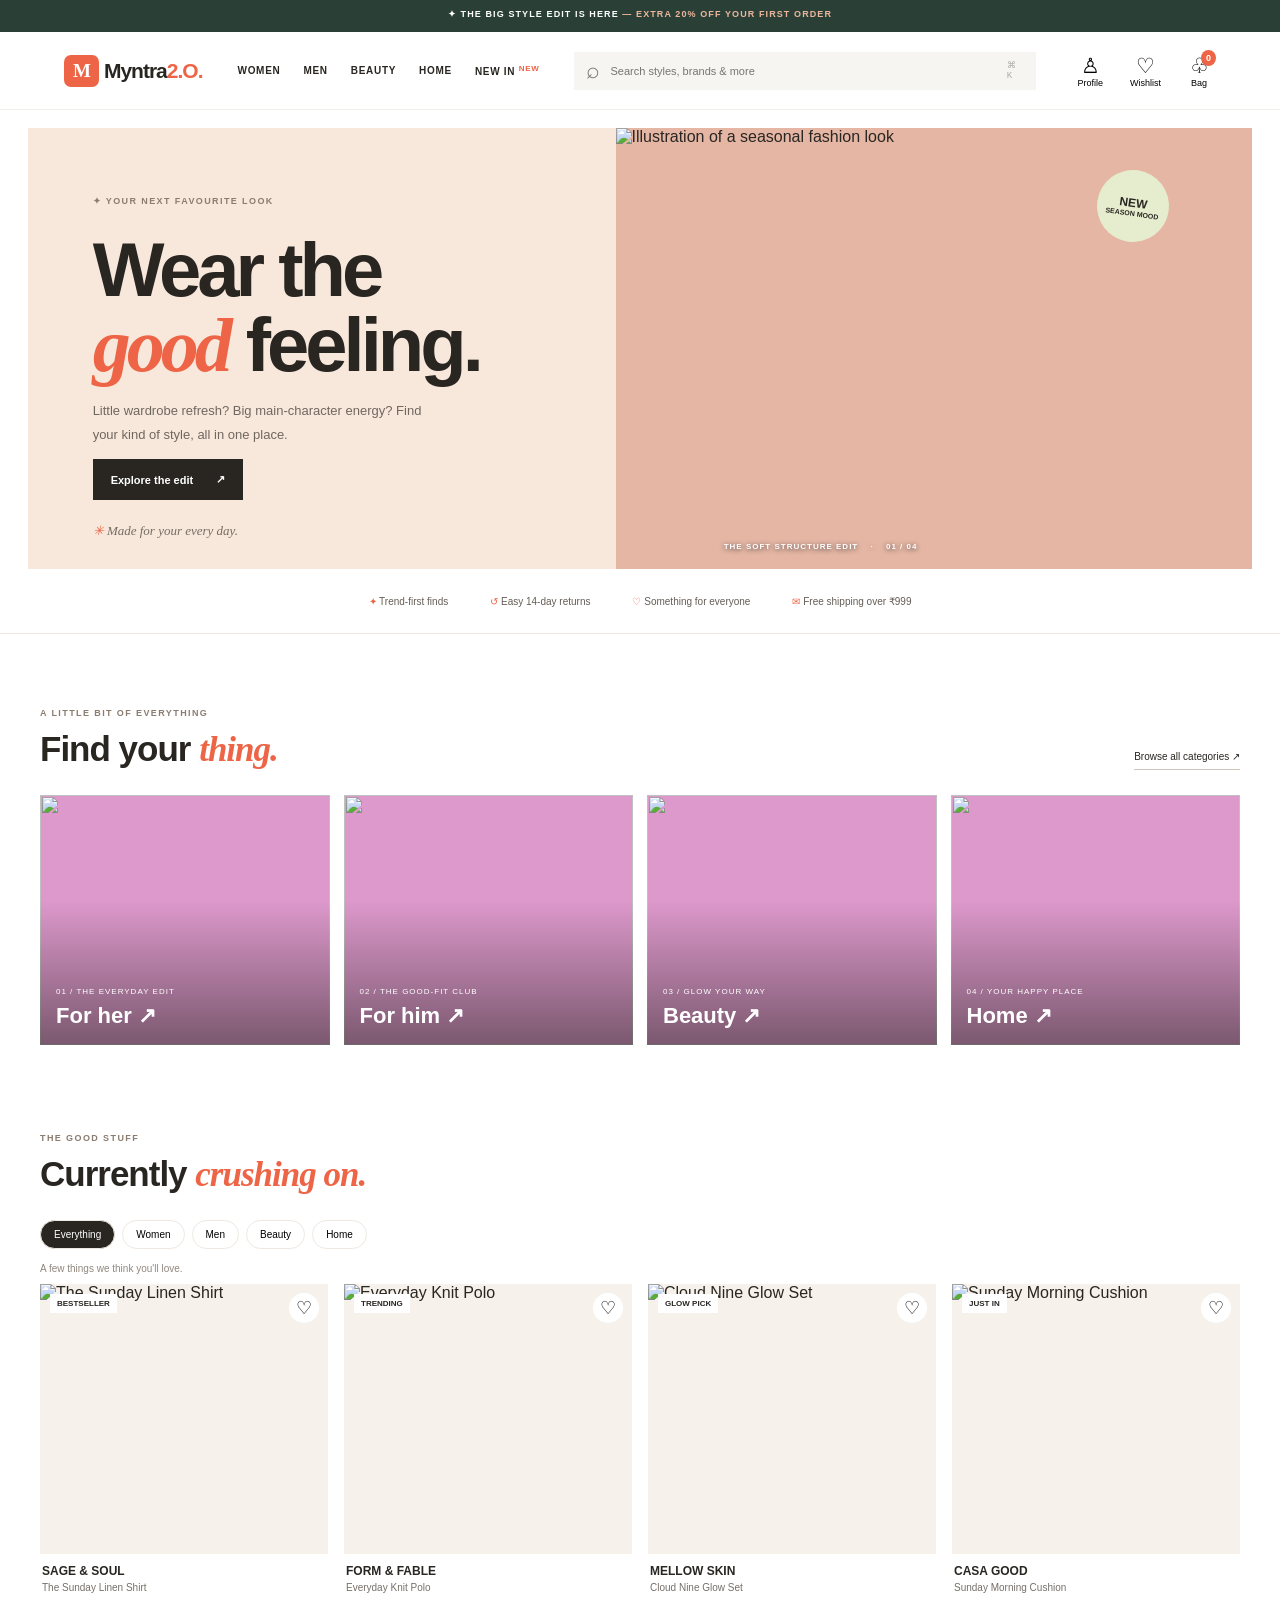
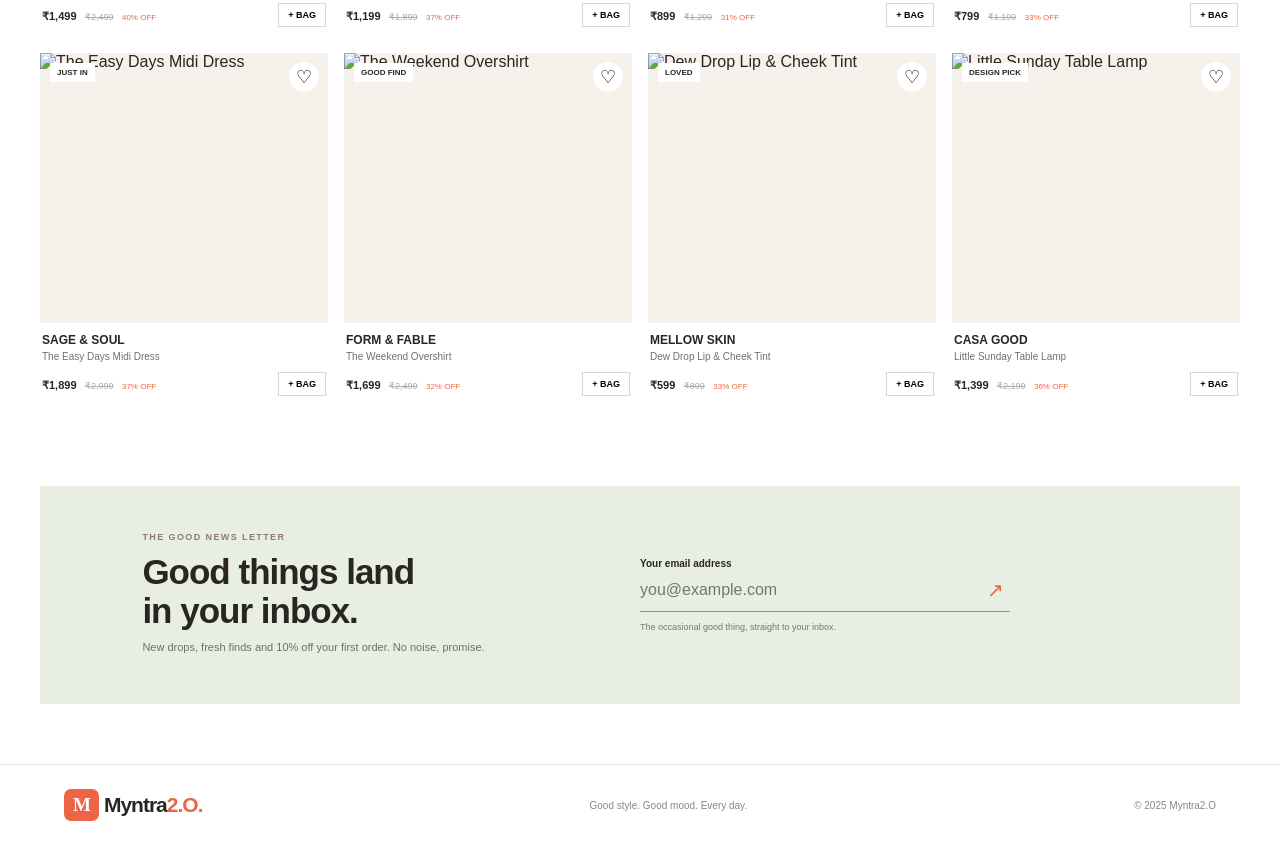
==== Trendora/index.html @ 37fff24f "Rename Myntra2.o to Trendora" ====
<!DOCTYPE html>
<html lang="en">

<head>
    <meta charset="UTF-8">
    <meta name="viewport" content="width=device-width,initial-scale=1">

    <title>StyleLane — Fashion, beauty &amp; more</title>

    <meta name="description" content="Find your kind of style, all in one place.">

    <link rel="stylesheet" href="style.css">
</head>

<body>

    <div class="top">
        ✦ THE BIG STYLE EDIT IS HERE
        <span>— EXTRA 20% OFF YOUR FIRST ORDER</span>
    </div>

    <header>

        <a class="logo" href="#top">
            <b>M</b> Myntra<span>2.O</span><i>.</i>
        </a>

        <button class="menu" id="menu" aria-label="Open menu">
            ☰
        </button>

        <nav id="nav">

            <a data-nav="Women" href="#products">WOMEN</a>
            <a data-nav="Men" href="#products">MEN</a>
            <a data-nav="Beauty" href="#products">BEAUTY</a>
            <a data-nav="Home" href="#products">HOME</a>
            <a href="#categories">NEW IN <sup>NEW</sup></a>

        </nav>

        <label class="search">
            ⌕
            <input id="search" placeholder="Search styles, brands & more">
            <kbd>⌘ K</kbd>
        </label>

        <div class="actions">

            <button id="profile">
                ♙
                <small>Profile</small>
            </button>

            <button id="wishShort">
                ♡
                <small>Wishlist</small>
            </button>

            <button id="bagShort">
                ♧
                <b id="count">0</b>
                <small>Bag</small>
            </button>

        </div>

    </header>

    <main id="top">

        <section class="hero">

            <div class="copy">

                <small class="eyebrow">
                    ✦ YOUR NEXT FAVOURITE LOOK
                </small>

                <h1>
                    Wear the<br>
                    <em>good</em> feeling.
                </h1>

                <p>
                    Little wardrobe refresh? Big main-character energy?
                    Find your kind of style, all in one place.
                </p>

                <a class="button" href="#products">
                    Explore the edit <b>↗</b>
                </a>

                <div class="note">
                    ✳ Made for your every day.
                </div>

            </div>

            <div class="hero-img">

                <img
                    src="images/hero-style.svg"
                    alt="Illustration of a seasonal fashion look"
                >

                <span class="sticker">
                    NEW<br>
                    <small>SEASON MOOD</small>
                </span>

                <small class="caption">
                    THE SOFT STRUCTURE EDIT　 ·　 01 / 04
                </small>

            </div>

        </section>

        <div class="benefits">

            <span>✦ Trend-first finds</span>
            <span>↺ Easy 14-day returns</span>
            <span>♡ Something for everyone</span>
            <span>✉ Free shipping over ₹999</span>

        </div>

        <section class="section" id="categories">

            <div class="heading">

                <div>

                    <small class="eyebrow">
                        A LITTLE BIT OF EVERYTHING
                    </small>

                    <h2>
                        Find your <em>thing.</em>
                    </h2>

                </div>

                <a href="#products">
                    Browse all categories ↗
                </a>

            </div>

            <div class="categories">

                <button data-category="Women">

                    <img src="images/category-women.svg" alt="">

                    <small>01 / THE EVERYDAY EDIT</small>

                    <strong>For her ↗</strong>

                </button>

                <button data-category="Men">

                    <img src="images/category-men.svg" alt="">

                    <small>02 / THE GOOD-FIT CLUB</small>

                    <strong>For him ↗</strong>

                </button>

                <button data-category="Beauty">

                    <img src="images/category-beauty.svg" alt="">

                    <small>03 / GLOW YOUR WAY</small>

                    <strong>Beauty ↗</strong>

                </button>

                <button data-category="Home">

                    <img src="images/category-home.svg" alt="">

                    <small>04 / YOUR HAPPY PLACE</small>

                    <strong>Home ↗</strong>

                </button>

            </div>

        </section>

        <section class="section products" id="products">

            <div class="heading">

                <div>

                    <small class="eyebrow">
                        THE GOOD STUFF
                    </small>

                    <h2>
                        Currently <em>crushing on.</em>
                    </h2>

                </div>

            </div>

            <div class="filters">

                <button class="active" data-filter="All">
                    Everything
                </button>

                <button data-filter="Women">
                    Women
                </button>

                <button data-filter="Men">
                    Men
                </button>

                <button data-filter="Beauty">
                    Beauty
                </button>

                <button data-filter="Home">
                    Home
                </button>

            </div>

            <p id="results">
                A few things we think you'll love.
            </p>

            <div id="grid" class="grid"></div>

            <div id="empty" hidden>

                <h3>No matches just yet</h3>

                <p>
                    Try another search or explore everything.
                </p>

                <button class="button" id="clear">
                    Show me everything ↗
                </button>

            </div>

        </section>

        <section class="newsletter">

            <div>

                <small class="eyebrow">
                    THE GOOD NEWS LETTER
                </small>

                <h2>
                    Good things land<br>
                    in your inbox.
                </h2>

                <p>
                    New drops, fresh finds and 10% off your first order.
                    No noise, promise.
                </p>

            </div>

            <form id="signup">

                <label for="email">
                    Your email address
                </label>

                <div>

                    <input
                        id="email"
                        type="email"
                        placeholder="you@example.com"
                        required
                    >

                    <button>↗</button>

                </div>

                <small id="message">
                    The occasional good thing, straight to your inbox.
                </small>

            </form>

        </section>

    </main>

    <footer>

        <a class="logo" href="#top">
            <b>M</b> Myntra<span>2.O</span><i>.</i>
        </a>

        <p>
            Good style. Good mood. Every day.
        </p>

        <small>
            © 2025 Myntra2.O
        </small>

    </footer>

    <div class="toast" id="toast" role="status"></div>

    <script src="script.js"></script>

</body>

</html>
---- Trendora/style.css ----
/* A small, easy-to-edit stylesheet. */

:root {
    --ink: #292622;
    --muted: #817970;
    --orange: #ed6546;
    --cream: #f8e8dc;
    --line: #eee8e1;
    --green: #2a4037;
    --serif: Georgia, serif;
    --sans: Arial, sans-serif;
}

* {
    box-sizing: border-box;
}

html {
    scroll-behavior: smooth;
}

body {
    margin: 0;
    color: var(--ink);
    font-family: var(--sans);
}

button, input {
    font: inherit;
}

button {
    cursor: pointer;
}

.top {
    height: 32px;
    background: var(--green);
    color: #fff;
    text-align: center;
    padding: 9px;
    font-size: 9px;
    letter-spacing: 1.1px;
    font-weight: bold;
}

.top span {
    color: #edb69c;
}

header {
    height: 78px;
    padding: 0 5%;
    display: flex;
    align-items: center;
    gap: 35px;
    position: sticky;
    top: 0;
    z-index: 4;
    background: white;
    border-bottom: 1px solid #f2efeb;
}

.logo {
    display: flex;
    align-items: center;
    text-decoration: none;
    color: var(--ink);
    font-size: 21px;
    font-weight: bold;
    letter-spacing: -1px;
    white-space: nowrap;
}

.logo b {
    background: var(--orange);
    color: white;
    padding: 5px 9px;
    border-radius: 7px;
    margin-right: 5px;
    font: bold 19px Georgia;
}

.logo span {
    color: var(--orange);
}

.logo i {
    color: var(--orange);
    font-style: normal;
}

nav {
    display: flex;
    gap: 23px;
    align-items: center;
    white-space: nowrap;
}

nav a {
    color: var(--ink);
    text-decoration: none;
    font-size: 10px;
    font-weight: bold;
    letter-spacing: .7px;
}

nav a:hover {
    color: var(--orange);
}

nav sup {
    color: var(--orange);
    font-size: 8px;
}

.search {
    height: 38px;
    background: #f7f5f2;
    display: flex;
    align-items: center;
    gap: 8px;
    padding: 0 12px;
    flex: 1;
    color: #777;
    font-size: 23px;
}

.search input {
    background: none;
    border: 0;
    outline: 0;
    min-width: 0;
    width: 100%;
    font-size: 11px;
}

.search kbd {
    font-size: 9px;
    color: #aaa;
}

.actions {
    display: flex;
    gap: 15px;
}

.actions button {
    position: relative;
    border: 0;
    background: none;
    display: grid;
    justify-items: center;
    font-size: 21px;
    min-width: 34px;
}

.actions small {
    font-size: 9px;
}

.actions b {
    position: absolute;
    right: 0;
    top: -3px;
    border-radius: 50%;
    background: var(--orange);
    color: white;
    font-size: 9px;
    padding: 3px 5px;
}

.menu {
    display: none;
}

.hero {
    width: calc(100% - 56px);
    max-width: 1370px;
    margin: 18px auto 0;
    background: var(--cream);
    display: grid;
    grid-template-columns: 48% 52%;
    min-height: 430px;
    overflow: hidden;
}

.copy {
    padding: 62px 0 30px 11%;
}

.eyebrow {
    font-size: 9px;
    letter-spacing: 1.4px;
    font-weight: bold;
    color: #8b7c70;
}

.copy h1 {
    font-size: clamp(50px, 6vw, 76px);
    line-height: .99;
    letter-spacing: -4px;
    margin: 24px 0 16px;
    font-weight: 600;
}

.copy h1 em, h2 em {
    font-family: var(--serif);
    color: var(--orange);
}

.copy p {
    max-width: 330px;
    color: #70675f;
    font-size: 13px;
    line-height: 1.8;
}

.button {
    display: inline-flex;
    gap: 23px;
    align-items: center;
    background: var(--ink);
    color: #fff;
    text-decoration: none;
    border: 0;
    padding: 14px 18px;
    font-size: 11px;
    font-weight: bold;
}

.button:hover {
    background: var(--orange);
}

.note {
    font: italic 13px Georgia;
    margin-top: 23px;
    color: #756b61;
}

.note:first-letter {
    color: var(--orange);
}

.hero-img {
    position: relative;
    min-height: 430px;
    background: #e5b6a4;
}

.hero-img>img {
    height: 100%;
    width: 100%;
    object-fit: contain;
    position: absolute;
    inset: 0;
}

.sticker {
    position: absolute;
    right: 13%;
    top: 42px;
    border-radius: 50%;
    background: #e6edce;
    width: 72px;
    height: 72px;
    display: grid;
    place-content: center;
    text-align: center;
    font-size: 12px;
    font-weight: bold;
    transform: rotate(8deg);
}

.sticker small {
    font-size: 7px;
}

.caption {
    position: absolute;
    bottom: 17px;
    left: 17%;
    color: white;
    text-shadow: 0 1px 5px #333;
    font-weight: bold;
    letter-spacing: 1px;
    font-size: 8px;
}

.benefits {
    min-height: 65px;
    border-bottom: 1px solid var(--line);
    display: flex;
    justify-content: center;
    align-items: center;
    gap: 42px;
    font-size: 10px;
    color: #655d56;
}

.benefits span::first-letter {
    color: var(--orange);
}

.section {
    max-width: 1280px;
    width: calc(100% - 80px);
    margin: 0 auto;
    padding: 68px 0 10px;
}

.heading {
    display: flex;
    justify-content: space-between;
    align-items: end;
    margin-bottom: 25px;
}

.heading h2, .newsletter h2 {
    font-size: 35px;
    letter-spacing: -1px;
    margin: 9px 0 0;
    font-weight: 600;
}

.heading>a {
    font-size: 10px;
    color: var(--ink);
    text-decoration: none;
    border-bottom: 1px solid #cfc5ba;
    padding-bottom: 7px;
}

.categories {
    display: grid;
    grid-template-columns: repeat(4, 1fr);
    gap: 14px;
}

.categories button {
    position: relative;
    height: 250px;
    border: 0;
    padding: 0;
    text-align: left;
    overflow: hidden;
    background: #d9c;
}

.categories button:after {
    content: "";
    position: absolute;
    inset: 42% 0 0;
    background: linear-gradient(transparent, #251f1d88);
}

.categories img {
    width: 100%;
    height: 100%;
    object-fit: cover;
    transition: .4s;
}

.categories button:hover img {
    transform: scale(1.04);
}

.categories small, .categories strong {
    position: absolute;
    z-index: 1;
    left: 16px;
    color: white;
}

.categories small {
    bottom: 49px;
    font-size: 8px;
    letter-spacing: 1px;
}

.categories strong {
    bottom: 16px;
    font-size: 22px;
}

.products {
    padding-top: 72px;
    padding-bottom: 70px;
}

.filters {
    display: flex;
    gap: 7px;
    margin: 0 0 14px;
}

.filters button {
    border: 1px solid var(--line);
    border-radius: 30px;
    background: white;
    padding: 8px 13px;
    font-size: 10px;
}

.filters button.active, .filters button:hover {
    background: var(--ink);
    color: white;
}

.products>p {
    font-size: 10px;
    color: #91877e;
}

.grid {
    display: grid;
    grid-template-columns: repeat(4, 1fr);
    gap: 16px;
}

.card .pic {
    height: 270px;
    background: #f6f1eb;
    position: relative;
    overflow: hidden;
}

.pic img {
    width: 100%;
    height: 100%;
    object-fit: cover;
    transition: .3s;
}

.card:hover .pic img {
    transform: scale(1.035);
}

.badge {
    position: absolute;
    top: 10px;
    left: 10px;
    background: white;
    padding: 5px 7px;
    font-size: 8px;
    font-weight: bold;
}

.heart {
    position: absolute;
    right: 9px;
    top: 9px;
    border: 0;
    border-radius: 50%;
    background: #fff;
    width: 30px;
    height: 30px;
    font-size: 18px;
}

.heart.liked {
    color: var(--orange);
}

.info {
    padding: 10px 2px;
}

.brand {
    font-size: 12px;
    font-weight: bold;
    margin: 0 0 4px;
}

.name {
    font-size: 10px;
    color: #766f68;
    margin: 0;
    white-space: nowrap;
    overflow: hidden;
    text-overflow: ellipsis;
}

.bottom {
    display: flex;
    align-items: center;
    justify-content: space-between;
    margin-top: 10px;
}

.price {
    font-size: 11px;
    font-weight: bold;
}

.old {
    font-size: 9px;
    text-decoration: line-through;
    color: #aaa;
    margin-left: 4px;
}

.off {
    font-size: 8px;
    color: var(--orange);
    margin-left: 4px;
}

.add {
    border: 1px solid #ddd4cb;
    background: white;
    padding: 6px 9px;
    font-size: 9px;
    font-weight: bold;
}

.add:hover {
    color: var(--orange);
}

#empty {
    text-align: center;
    padding: 45px;
}

#empty h3 {
    font: bold 25px Georgia;
}

.newsletter {
    max-width: 1280px;
    width: calc(100% - 80px);
    margin: 10px auto 60px;
    background: #e9eee2;
    padding: 40px 8%;
    display: grid;
    grid-template-columns: 1fr 1fr;
    align-items: center;
}

.newsletter h2 {
    line-height: 1.1;
}

.newsletter p {
    font-size: 11px;
    color: #6c7168;
}

.newsletter form label {
    display: block;
    font-size: 10px;
    font-weight: bold;
}

.newsletter form>div {
    display: flex;
    border-bottom: 1px solid #89947f;
    max-width: 370px;
}

.newsletter input {
    flex: 1;
    min-width: 0;
    padding: 12px 0;
    border: 0;
    background: transparent;
    outline: 0;
}

.newsletter form button {
    border: 0;
    background: transparent;
    color: var(--orange);
    font-size: 20px;
}

.newsletter form small {
    display: block;
    color: #73796e;
    font-size: 9px;
    margin-top: 10px;
}

footer {
    border-top: 1px solid var(--line);
    padding: 24px 5%;
    display: flex;
    align-items: center;
    justify-content: space-between;
}

footer p, footer>small {
    font-size: 10px;
    color: #8d857d;
}

.toast {
    position: fixed;
    bottom: 22px;
    left: 50%;
    transform: translate(-50%, 16px);
    background: #292622;
    color: #fff;
    padding: 13px 18px;
    font-size: 11px;
    opacity: 0;
    transition: .2s;
    z-index: 8;
    pointer-events: none;
}

.toast.show {
    opacity: 1;
    transform: translate(-50%, 0);
}

@media (max-width: 1050px) {
    header {
        gap: 17px;
        padding: 0 3%;
    }

    nav {
        gap: 13px;
    }

    .actions {
        gap: 6px;
    }

    .benefits {
        gap: 20px;
    }

    .section, .newsletter {
        width: calc(100% - 50px);
    }

    .card .pic {
        height: 230px;
    }
}

@media (max-width: 760px) {
    header {
        height: auto;
        min-height: 65px;
        padding: 11px 16px;
        gap: 10px;
        flex-wrap: wrap;
    }

    .logo {
        margin-right: auto;
        font-size: 19px;
    }

    .menu {
        display: block;
        border: 0;
        background: none;
        font-size: 20px;
    }

    nav {
        display: none;
        order: 4;
        width: 100%;
        justify-content: space-between;
        padding: 9px 0;
    }

    nav.open {
        display: flex;
    }

    .search {
        order: 5;
        flex-basis: 100%;
        height: 35px;
    }

    .search kbd {
        display: none;
    }

    .actions {
        gap: 3px;
    }

    .actions button {
        min-width: 26px;
        font-size: 18px;
    }

    .actions small {
        font-size: 8px;
    }

    .hero {
        width: calc(100% - 20px);
        grid-template-columns: 1fr;
        margin-top: 10px;
    }

    .copy {
        padding: 36px 8% 20px;
    }

    .copy h1 {
        font-size: 54px;
    }

    .hero-img {
        min-height: 300px;
    }

    .benefits {
        gap: 10px;
        padding: 14px;
        flex-wrap: wrap;
        font-size: 8px;
    }

    .section, .newsletter {
        width: calc(100% - 30px);
    }

    .section {
        padding-top: 45px;
    }

    .heading h2, .newsletter h2 {
        font-size: 28px;
    }

    .heading>a {
        font-size: 8px;
        white-space: nowrap;
    }

    .categories {
        grid-template-columns: repeat(2, 1fr);
        gap: 9px;
    }

    .categories button {
        height: 200px;
    }

    .filters {
        overflow: auto;
    }

    .filters button {
        white-space: nowrap;
    }

    .products {
        padding-top: 45px;
    }

    .grid {
        grid-template-columns: repeat(2, 1fr);
        gap: 11px;
    }

    .card .pic {
        height: clamp(180px, 58vw, 260px);
    }

    .newsletter {
        grid-template-columns: 1fr;
        gap: 15px;
        padding: 28px 8%;
        margin-bottom: 35px;
    }

    footer {
        padding: 18px;
        gap: 8px;
        flex-wrap: wrap;
    }

    footer p {
        order: 3;
        width: 100%;
        margin: 0;
    }
}
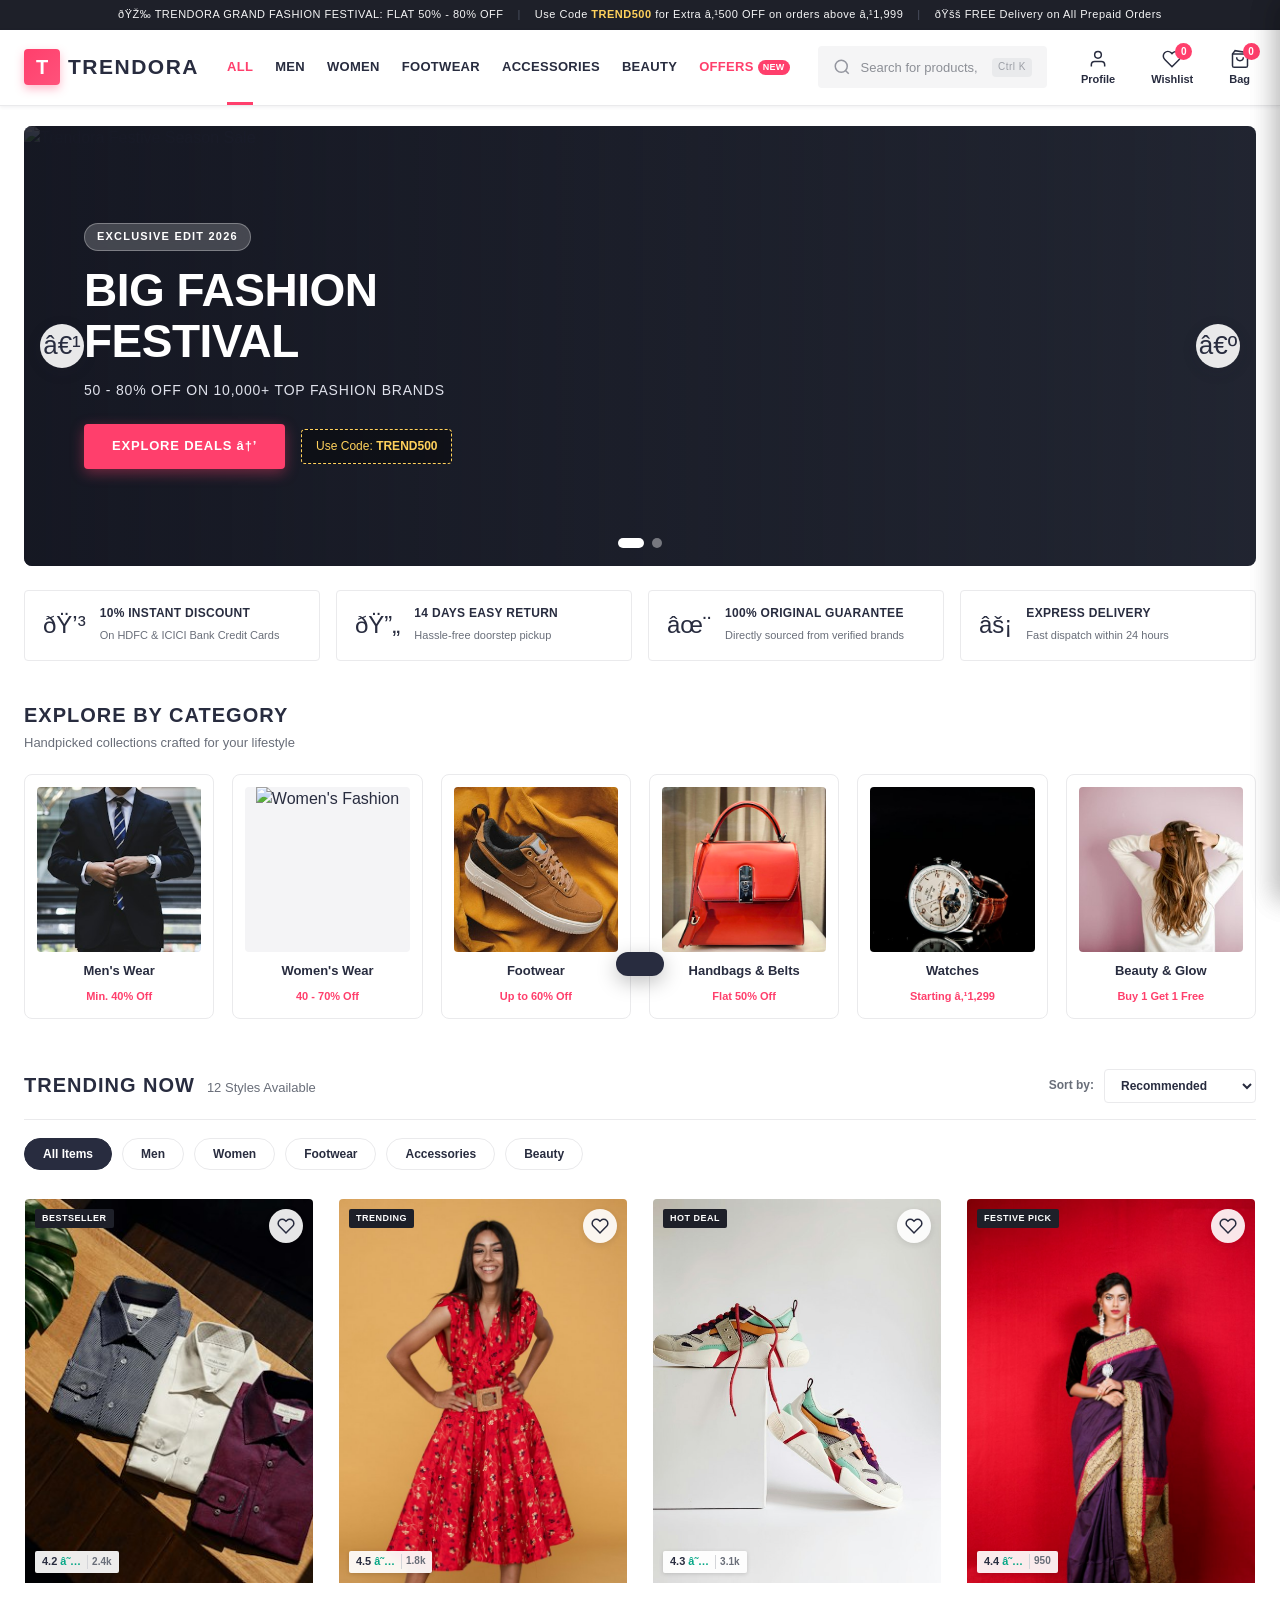
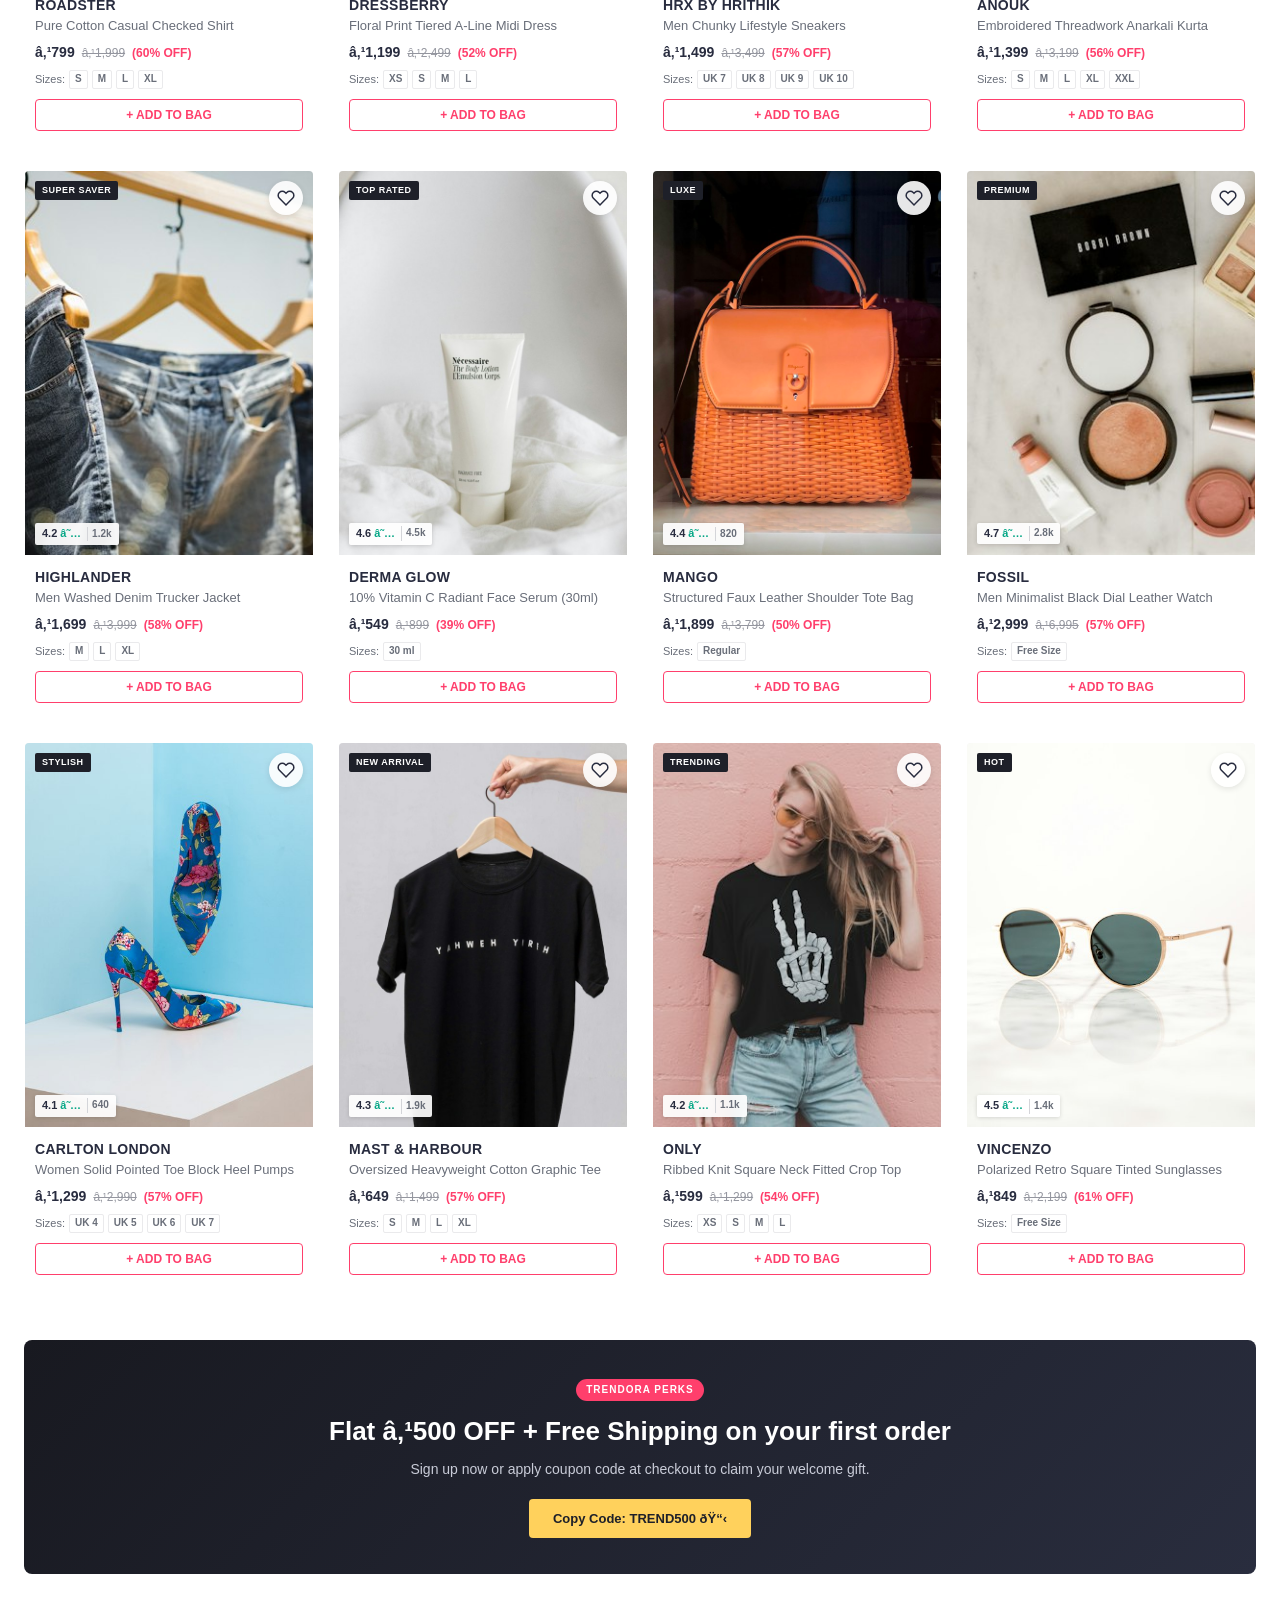
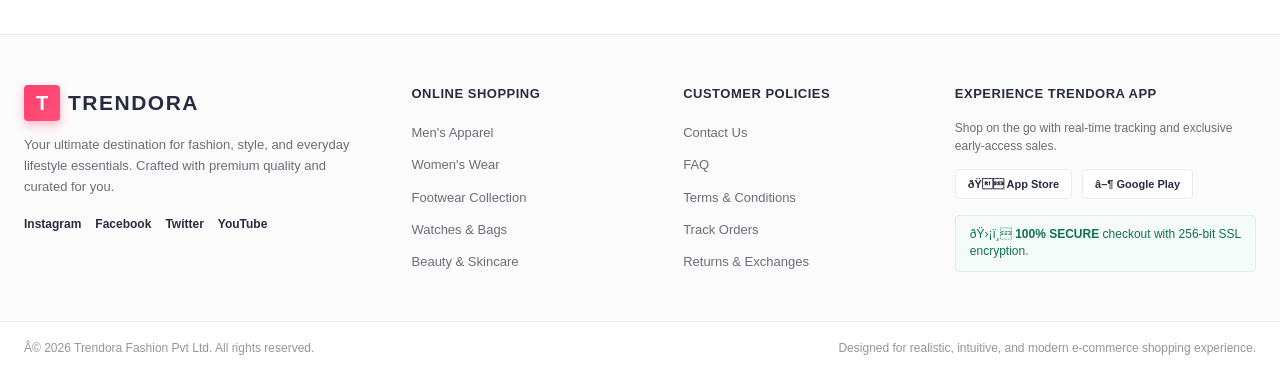
==== commit 3a6d9292: "feat(trendora): redesign realistic Myntra-style shopping UI with real fashion image catalog" ====
--- a/Trendora/index.html
+++ b/Trendora/index.html
@@ -1,332 +1,466 @@
-<!DOCTYPE html>
+﻿<!DOCTYPE html>
 <html lang="en">
-
 <head>
     <meta charset="UTF-8">
-    <meta name="viewport" content="width=device-width,initial-scale=1">
-
-    <title>StyleLane — Fashion, beauty &amp; more</title>
-
-    <meta name="description" content="Find your kind of style, all in one place.">
-
+    <meta name="viewport" content="width=device-width, initial-scale=1.0">
+    <title>Trendora â€” Online Shopping for Men, Women, Footwear & Beauty</title>
+    <meta name="description" content="Shop the latest fashion trends at Trendora. Best offers on Men, Women, Footwear, Watches, and Beauty products with fast delivery & easy returns.">
     <link rel="stylesheet" href="style.css">
 </head>
-
 <body>
 
-    <div class="top">
-        ✦ THE BIG STYLE EDIT IS HERE
-        <span>— EXTRA 20% OFF YOUR FIRST ORDER</span>
+    <!-- TOP ANNOUNCEMENT BAR -->
+    <div class="top-announcement">
+        <div class="announcement-content">
+            <span>ðŸŽ‰ TRENDORA GRAND FASHION FESTIVAL: FLAT 50% - 80% OFF</span>
+            <span class="sep">|</span>
+            <span>Use Code <b>TREND500</b> for Extra â‚¹500 OFF on orders above â‚¹1,999</span>
+            <span class="sep">|</span>
+            <span>ðŸšš FREE Delivery on All Prepaid Orders</span>
+        </div>
     </div>
 
-    <header>
-
-        <a class="logo" href="#top">
-            <b>M</b> Myntra<span>2.O</span><i>.</i>
-        </a>
-
-        <button class="menu" id="menu" aria-label="Open menu">
-            ☰
-        </button>
-
-        <nav id="nav">
-
-            <a data-nav="Women" href="#products">WOMEN</a>
-            <a data-nav="Men" href="#products">MEN</a>
-            <a data-nav="Beauty" href="#products">BEAUTY</a>
-            <a data-nav="Home" href="#products">HOME</a>
-            <a href="#categories">NEW IN <sup>NEW</sup></a>
-
-        </nav>
-
-        <label class="search">
-            ⌕
-            <input id="search" placeholder="Search styles, brands & more">
-            <kbd>⌘ K</kbd>
-        </label>
-
-        <div class="actions">
-
-            <button id="profile">
-                ♙
-                <small>Profile</small>
+    <!-- MAIN HEADER -->
+    <header class="main-header" id="top">
+        <div class="header-container">
+            <!-- Mobile Menu Toggle -->
+            <button class="mobile-menu-btn" id="mobileMenuBtn" aria-label="Toggle Navigation Menu">
+                <svg width="22" height="22" viewBox="0 0 24 24" fill="none" stroke="currentColor" stroke-width="2">
+                    <line x1="3" y1="12" x2="21" y2="12"></line>
+                    <line x1="3" y1="6" x2="21" y2="6"></line>
+                    <line x1="3" y1="18" x2="21" y2="18"></line>
+                </svg>
             </button>
 
-            <button id="wishShort">
-                ♡
-                <small>Wishlist</small>
-            </button>
-
-            <button id="bagShort">
-                ♧
-                <b id="count">0</b>
-                <small>Bag</small>
-            </button>
-
-        </div>
-
+            <!-- Brand Logo -->
+            <a href="#top" class="brand-logo">
+                <span class="logo-mark">T</span>
+                <span class="logo-text">TRENDORA</span>
+            </a>
+
+            <!-- Navigation Links -->
+            <nav class="nav-links" id="mainNav">
+                <a href="#products" class="nav-item active" data-category="All">ALL</a>
+                <a href="#products" class="nav-item" data-category="Men">MEN</a>
+                <a href="#products" class="nav-item" data-category="Women">WOMEN</a>
+                <a href="#products" class="nav-item" data-category="Footwear">FOOTWEAR</a>
+                <a href="#products" class="nav-item" data-category="Accessories">ACCESSORIES</a>
+                <a href="#products" class="nav-item" data-category="Beauty">BEAUTY</a>
+                <a href="#offers" class="nav-item highlight-nav">OFFERS <span class="nav-tag">NEW</span></a>
+            </nav>
+
+            <!-- Search Bar -->
+            <div class="search-box">
+                <svg class="search-icon" width="18" height="18" viewBox="0 0 24 24" fill="none" stroke="currentColor" stroke-width="2">
+                    <circle cx="11" cy="11" r="8"></circle>
+                    <line x1="21" y1="21" x2="16.65" y2="16.65"></line>
+                </svg>
+                <input type="text" id="searchInput" placeholder="Search for products, brands and more" autocomplete="off">
+                <button class="search-clear-btn" id="searchClearBtn" aria-label="Clear search">âœ•</button>
+                <div class="search-kbd-hint">Ctrl K</div>
+            </div>
+
+            <!-- Action Controls (Profile, Wishlist, Bag) -->
+            <div class="header-actions">
+                <!-- Profile with dropdown -->
+                <div class="action-item profile-action" id="profileDropdownTrigger">
+                    <button class="action-btn" aria-label="Account">
+                        <svg width="20" height="20" viewBox="0 0 24 24" fill="none" stroke="currentColor" stroke-width="1.8">
+                            <path d="M20 21v-2a4 4 0 0 0-4-4H8a4 4 0 0 0-4 4v2"></path>
+                            <circle cx="12" cy="7" r="4"></circle>
+                        </svg>
+                        <span class="action-label">Profile</span>
+                    </button>
+                    <div class="profile-dropdown" id="profileDropdown">
+                        <div class="dropdown-header">
+                            <h4>Welcome to Trendora</h4>
+                            <p>To access your wishlist and orders</p>
+                            <button class="btn-primary-sm" onclick="showToast('Login system ready for customer demo!')">LOGIN / SIGN UP</button>
+                        </div>
+                        <ul class="dropdown-list">
+                            <li><a href="#wishlist" id="openWishlistFromMenu">My Wishlist</a></li>
+                            <li><a href="#orders" onclick="showToast('No recent orders yet')">Orders & Returns</a></li>
+                            <li><a href="#contact" onclick="showToast('Customer Care: 1800-TRENDORA')">Help & Support</a></li>
+                        </ul>
+                    </div>
+                </div>
+
+                <!-- Wishlist -->
+                <button class="action-item action-btn" id="wishlistBtn" aria-label="View Wishlist">
+                    <div class="icon-wrap">
+                        <svg width="20" height="20" viewBox="0 0 24 24" fill="none" stroke="currentColor" stroke-width="1.8">
+                            <path d="M20.84 4.61a5.5 5.5 0 0 0-7.78 0L12 5.67l-1.06-1.06a5.5 5.5 0 0 0-7.78 7.78l1.06 1.06L12 21.23l7.78-7.78 1.06-1.06a5.5 5.5 0 0 0 0-7.78z"></path>
+                        </svg>
+                        <span class="action-badge" id="wishlistCount">0</span>
+                    </div>
+                    <span class="action-label">Wishlist</span>
+                </button>
+
+                <!-- Bag / Cart -->
+                <button class="action-item action-btn" id="cartBtn" aria-label="View Shopping Bag">
+                    <div class="icon-wrap">
+                        <svg width="20" height="20" viewBox="0 0 24 24" fill="none" stroke="currentColor" stroke-width="1.8">
+                            <path d="M6 2L3 6v14a2 2 0 0 0 2 2h14a2 2 0 0 0 2-2V6l-3-2z"></path>
+                            <line x1="3" y1="6" x2="21" y2="6"></line>
+                            <path d="M16 10a4 4 0 0 1-8 0"></path>
+                        </svg>
+                        <span class="action-badge" id="cartCount">0</span>
+                    </div>
+                    <span class="action-label">Bag</span>
+                </button>
+            </div>
+        </div>
     </header>
 
-    <main id="top">
-
-        <section class="hero">
-
-            <div class="copy">
-
-                <small class="eyebrow">
-                    ✦ YOUR NEXT FAVOURITE LOOK
-                </small>
-
-                <h1>
-                    Wear the<br>
-                    <em>good</em> feeling.
-                </h1>
-
-                <p>
-                    Little wardrobe refresh? Big main-character energy?
-                    Find your kind of style, all in one place.
-                </p>
-
-                <a class="button" href="#products">
-                    Explore the edit <b>↗</b>
+    <main>
+        <!-- HERO BANNER CAROUSEL -->
+        <section class="hero-section" id="offers">
+            <div class="hero-slider" id="heroSlider">
+                <!-- Slide 1 -->
+                <div class="hero-slide active">
+                    <img src="image/banner-hero-1.jpg" alt="Trendora Festive Season Sale" class="hero-bg-img">
+                    <div class="hero-overlay"></div>
+                    <div class="hero-caption">
+                        <span class="hero-pill">EXCLUSIVE EDIT 2026</span>
+                        <h1 class="hero-title">BIG FASHION<br>FESTIVAL</h1>
+                        <p class="hero-subtitle">50 - 80% OFF ON 10,000+ TOP FASHION BRANDS</p>
+                        <div class="hero-cta-group">
+                            <a href="#products" class="btn-primary" data-category="All">EXPLORE DEALS â†’</a>
+                            <span class="hero-code-tag">Use Code: <b>TREND500</b></span>
+                        </div>
+                    </div>
+                </div>
+
+                <!-- Slide 2 -->
+                <div class="hero-slide">
+                    <img src="image/banner-hero-2.jpg" alt="Trendora Modern Streetwear Edit" class="hero-bg-img">
+                    <div class="hero-overlay"></div>
+                    <div class="hero-caption">
+                        <span class="hero-pill">NEW SEASON ARRIVALS</span>
+                        <h1 class="hero-title">URBAN STYLES<br>& SNEAKERS</h1>
+                        <p class="hero-subtitle">PREMIUM FABRICS, TIMELESS CUTS, ELEVATED EVERYDAY WEAR</p>
+                        <div class="hero-cta-group">
+                            <a href="#products" class="btn-primary" data-category="Men">SHOP MEN â†’</a>
+                            <a href="#products" class="btn-secondary" data-category="Women">SHOP WOMEN â†’</a>
+                        </div>
+                    </div>
+                </div>
+            </div>
+
+            <!-- Carousel Controls -->
+            <button class="slider-arrow prev" id="sliderPrev" aria-label="Previous Slide">â€¹</button>
+            <button class="slider-arrow next" id="sliderNext" aria-label="Next Slide">â€º</button>
+            <div class="slider-dots" id="sliderDots">
+                <span class="dot active" data-slide="0"></span>
+                <span class="dot" data-slide="1"></span>
+            </div>
+        </section>
+
+        <!-- BANK & TRUST STRIP -->
+        <div class="trust-strip">
+            <div class="trust-item">
+                <span class="trust-icon">ðŸ’³</span>
+                <div>
+                    <strong>10% INSTANT DISCOUNT</strong>
+                    <small>On HDFC & ICICI Bank Credit Cards</small>
+                </div>
+            </div>
+            <div class="trust-item">
+                <span class="trust-icon">ðŸ”„</span>
+                <div>
+                    <strong>14 DAYS EASY RETURN</strong>
+                    <small>Hassle-free doorstep pickup</small>
+                </div>
+            </div>
+            <div class="trust-item">
+                <span class="trust-icon">âœ¨</span>
+                <div>
+                    <strong>100% ORIGINAL GUARANTEE</strong>
+                    <small>Directly sourced from verified brands</small>
+                </div>
+            </div>
+            <div class="trust-item">
+                <span class="trust-icon">âš¡</span>
+                <div>
+                    <strong>EXPRESS DELIVERY</strong>
+                    <small>Fast dispatch within 24 hours</small>
+                </div>
+            </div>
+        </div>
+
+        <!-- QUICK SHOP BY CATEGORY -->
+        <section class="section category-section">
+            <div class="section-heading">
+                <div>
+                    <h2 class="title">EXPLORE BY CATEGORY</h2>
+                    <p class="subtitle">Handpicked collections crafted for your lifestyle</p>
+                </div>
+            </div>
+
+            <div class="category-grid">
+                <div class="category-card" data-category="Men">
+                    <div class="cat-img-box">
+                        <img src="image/cat-men.jpg" alt="Men's Fashion" loading="lazy">
+                    </div>
+                    <h3 class="cat-name">Men's Wear</h3>
+                    <span class="cat-offer">Min. 40% Off</span>
+                </div>
+
+                <div class="category-card" data-category="Women">
+                    <div class="cat-img-box">
+                        <img src="image/cat-women.jpg" alt="Women's Fashion" loading="lazy">
+                    </div>
+                    <h3 class="cat-name">Women's Wear</h3>
+                    <span class="cat-offer">40 - 70% Off</span>
+                </div>
+
+                <div class="category-card" data-category="Footwear">
+                    <div class="cat-img-box">
+                        <img src="image/cat-footwear.jpg" alt="Footwear & Sneakers" loading="lazy">
+                    </div>
+                    <h3 class="cat-name">Footwear</h3>
+                    <span class="cat-offer">Up to 60% Off</span>
+                </div>
+
+                <div class="category-card" data-category="Accessories">
+                    <div class="cat-img-box">
+                        <img src="image/cat-accessories.jpg" alt="Bags & Accessories" loading="lazy">
+                    </div>
+                    <h3 class="cat-name">Handbags & Belts</h3>
+                    <span class="cat-offer">Flat 50% Off</span>
+                </div>
+
+                <div class="category-card" data-category="Accessories">
+                    <div class="cat-img-box">
+                        <img src="image/cat-watches.jpg" alt="Watches & Eyewear" loading="lazy">
+                    </div>
+                    <h3 class="cat-name">Watches</h3>
+                    <span class="cat-offer">Starting â‚¹1,299</span>
+                </div>
+
+                <div class="category-card" data-category="Beauty">
+                    <div class="cat-img-box">
+                        <img src="image/cat-beauty.jpg" alt="Beauty & Skincare" loading="lazy">
+                    </div>
+                    <h3 class="cat-name">Beauty & Glow</h3>
+                    <span class="cat-offer">Buy 1 Get 1 Free</span>
+                </div>
+            </div>
+        </section>
+
+        <!-- MAIN PRODUCTS CATALOG SECTION -->
+        <section class="section products-section" id="products">
+            <div class="products-header">
+                <div class="header-left">
+                    <h2 class="title" id="productsSectionTitle">TRENDING NOW</h2>
+                    <span class="product-count-badge" id="productCountBadge">12 Styles Available</span>
+                </div>
+
+                <!-- Sort & View Controls -->
+                <div class="controls-right">
+                    <label for="sortSelect" class="sort-label">Sort by:</label>
+                    <div class="select-wrapper">
+                        <select id="sortSelect">
+                            <option value="recommended">Recommended</option>
+                            <option value="price-low">Price: Low to High</option>
+                            <option value="price-high">Price: High to Low</option>
+                            <option value="discount">Better Discount</option>
+                            <option value="rating">Customer Rating</option>
+                        </select>
+                    </div>
+                </div>
+            </div>
+
+            <!-- Filter Chips Bar -->
+            <div class="filter-chips" id="filterChips">
+                <button class="chip active" data-filter="All">All Items</button>
+                <button class="chip" data-filter="Men">Men</button>
+                <button class="chip" data-filter="Women">Women</button>
+                <button class="chip" data-filter="Footwear">Footwear</button>
+                <button class="chip" data-filter="Accessories">Accessories</button>
+                <button class="chip" data-filter="Beauty">Beauty</button>
+            </div>
+
+            <!-- PRODUCT GRID -->
+            <div class="product-grid" id="productGrid">
+                <!-- Injected dynamically via script.js -->
+            </div>
+
+            <!-- Empty State for Search / Filter -->
+            <div class="empty-state" id="emptyState" hidden>
+                <div class="empty-icon">ðŸ”</div>
+                <h3>We couldn't find any matches</h3>
+                <p>Try searching with another keyword or reset the category filters.</p>
+                <button class="btn-primary" id="resetFilterBtn">View All Products</button>
+            </div>
+        </section>
+
+        <!-- VALUE PROPOSITION BANNER -->
+        <section class="promo-strip">
+            <div class="promo-content">
+                <span class="badge-tag">TRENDORA PERKS</span>
+                <h2>Flat â‚¹500 OFF + Free Shipping on your first order</h2>
+                <p>Sign up now or apply coupon code at checkout to claim your welcome gift.</p>
+                <button class="btn-dark" onclick="copyCouponCode('TREND500')">Copy Code: TREND500 ðŸ“‹</button>
+            </div>
+        </section>
+    </main>
+
+    <!-- FOOTER -->
+    <footer class="main-footer">
+        <div class="footer-container">
+            <div class="footer-col">
+                <a href="#top" class="brand-logo footer-logo">
+                    <span class="logo-mark">T</span>
+                    <span class="logo-text">TRENDORA</span>
                 </a>
-
-                <div class="note">
-                    ✳ Made for your every day.
-                </div>
-
-            </div>
-
-            <div class="hero-img">
-
-                <img
-                    src="images/hero-style.svg"
-                    alt="Illustration of a seasonal fashion look"
-                >
-
-                <span class="sticker">
-                    NEW<br>
-                    <small>SEASON MOOD</small>
-                </span>
-
-                <small class="caption">
-                    THE SOFT STRUCTURE EDIT　 ·　 01 / 04
-                </small>
-
-            </div>
-
-        </section>
-
-        <div class="benefits">
-
-            <span>✦ Trend-first finds</span>
-            <span>↺ Easy 14-day returns</span>
-            <span>♡ Something for everyone</span>
-            <span>✉ Free shipping over ₹999</span>
-
-        </div>
-
-        <section class="section" id="categories">
-
-            <div class="heading">
-
-                <div>
-
-                    <small class="eyebrow">
-                        A LITTLE BIT OF EVERYTHING
-                    </small>
-
-                    <h2>
-                        Find your <em>thing.</em>
-                    </h2>
-
-                </div>
-
-                <a href="#products">
-                    Browse all categories ↗
-                </a>
-
-            </div>
-
-            <div class="categories">
-
-                <button data-category="Women">
-
-                    <img src="images/category-women.svg" alt="">
-
-                    <small>01 / THE EVERYDAY EDIT</small>
-
-                    <strong>For her ↗</strong>
-
-                </button>
-
-                <button data-category="Men">
-
-                    <img src="images/category-men.svg" alt="">
-
-                    <small>02 / THE GOOD-FIT CLUB</small>
-
-                    <strong>For him ↗</strong>
-
-                </button>
-
-                <button data-category="Beauty">
-
-                    <img src="images/category-beauty.svg" alt="">
-
-                    <small>03 / GLOW YOUR WAY</small>
-
-                    <strong>Beauty ↗</strong>
-
-                </button>
-
-                <button data-category="Home">
-
-                    <img src="images/category-home.svg" alt="">
-
-                    <small>04 / YOUR HAPPY PLACE</small>
-
-                    <strong>Home ↗</strong>
-
-                </button>
-
-            </div>
-
-        </section>
-
-        <section class="section products" id="products">
-
-            <div class="heading">
-
-                <div>
-
-                    <small class="eyebrow">
-                        THE GOOD STUFF
-                    </small>
-
-                    <h2>
-                        Currently <em>crushing on.</em>
-                    </h2>
-
-                </div>
-
-            </div>
-
-            <div class="filters">
-
-                <button class="active" data-filter="All">
-                    Everything
-                </button>
-
-                <button data-filter="Women">
-                    Women
-                </button>
-
-                <button data-filter="Men">
-                    Men
-                </button>
-
-                <button data-filter="Beauty">
-                    Beauty
-                </button>
-
-                <button data-filter="Home">
-                    Home
-                </button>
-
-            </div>
-
-            <p id="results">
-                A few things we think you'll love.
-            </p>
-
-            <div id="grid" class="grid"></div>
-
-            <div id="empty" hidden>
-
-                <h3>No matches just yet</h3>
-
-                <p>
-                    Try another search or explore everything.
-                </p>
-
-                <button class="button" id="clear">
-                    Show me everything ↗
-                </button>
-
-            </div>
-
-        </section>
-
-        <section class="newsletter">
-
-            <div>
-
-                <small class="eyebrow">
-                    THE GOOD NEWS LETTER
-                </small>
-
-                <h2>
-                    Good things land<br>
-                    in your inbox.
-                </h2>
-
-                <p>
-                    New drops, fresh finds and 10% off your first order.
-                    No noise, promise.
-                </p>
-
-            </div>
-
-            <form id="signup">
-
-                <label for="email">
-                    Your email address
-                </label>
-
-                <div>
-
-                    <input
-                        id="email"
-                        type="email"
-                        placeholder="you@example.com"
-                        required
-                    >
-
-                    <button>↗</button>
-
-                </div>
-
-                <small id="message">
-                    The occasional good thing, straight to your inbox.
-                </small>
-
-            </form>
-
-        </section>
-
-    </main>
-
-    <footer>
-
-        <a class="logo" href="#top">
-            <b>M</b> Myntra<span>2.O</span><i>.</i>
-        </a>
-
-        <p>
-            Good style. Good mood. Every day.
-        </p>
-
-        <small>
-            © 2025 Myntra2.O
-        </small>
-
+                <p class="footer-desc">Your ultimate destination for fashion, style, and everyday lifestyle essentials. Crafted with premium quality and curated for you.</p>
+                <div class="social-links">
+                    <span>Instagram</span>
+                    <span>Facebook</span>
+                    <span>Twitter</span>
+                    <span>YouTube</span>
+                </div>
+            </div>
+
+            <div class="footer-col">
+                <h4>ONLINE SHOPPING</h4>
+                <ul>
+                    <li><a href="#products" data-category="Men">Men's Apparel</a></li>
+                    <li><a href="#products" data-category="Women">Women's Wear</a></li>
+                    <li><a href="#products" data-category="Footwear">Footwear Collection</a></li>
+                    <li><a href="#products" data-category="Accessories">Watches & Bags</a></li>
+                    <li><a href="#products" data-category="Beauty">Beauty & Skincare</a></li>
+                </ul>
+            </div>
+
+            <div class="footer-col">
+                <h4>CUSTOMER POLICIES</h4>
+                <ul>
+                    <li><a href="javascript:void(0)" onclick="showToast('Contact Us: support@trendora.in')">Contact Us</a></li>
+                    <li><a href="javascript:void(0)" onclick="showToast('FAQ: Orders usually dispatch in 24 hrs')">FAQ</a></li>
+                    <li><a href="javascript:void(0)" onclick="showToast('T&C: Transparent pricing & easy shopping')">Terms & Conditions</a></li>
+                    <li><a href="javascript:void(0)" onclick="showToast('Track Order: Check your SMS/email for tracking')">Track Orders</a></li>
+                    <li><a href="javascript:void(0)" onclick="showToast('Returns: 14-day hassle-free doorstep returns')">Returns & Exchanges</a></li>
+                </ul>
+            </div>
+
+            <div class="footer-col">
+                <h4>EXPERIENCE TRENDORA APP</h4>
+                <p class="app-note">Shop on the go with real-time tracking and exclusive early-access sales.</p>
+                <div class="download-badges">
+                    <button class="store-badge" onclick="showToast('App Store download coming soon!')">ðŸ App Store</button>
+                    <button class="store-badge" onclick="showToast('Google Play download coming soon!')">â–¶ Google Play</button>
+                </div>
+                <div class="guarantee-box">
+                    <span>ðŸ›¡ï¸ <b>100% SECURE</b> checkout with 256-bit SSL encryption.</span>
+                </div>
+            </div>
+        </div>
+
+        <div class="footer-bottom">
+            <p>Â© 2026 Trendora Fashion Pvt Ltd. All rights reserved.</p>
+            <p>Designed for realistic, intuitive, and modern e-commerce shopping experience.</p>
+        </div>
     </footer>
 
-    <div class="toast" id="toast" role="status"></div>
+    <!-- SLIDE-OVER CART / BAG DRAWER -->
+    <div class="drawer-backdrop" id="cartBackdrop"></div>
+    <aside class="cart-drawer" id="cartDrawer" aria-label="Shopping Bag">
+        <div class="drawer-header">
+            <div class="drawer-title">
+                <h3>Shopping Bag</h3>
+                <span class="drawer-count" id="drawerCartCount">(0 items)</span>
+            </div>
+            <button class="close-drawer-btn" id="closeCartBtn" aria-label="Close Shopping Bag">âœ•</button>
+        </div>
+
+        <!-- Cart Items List -->
+        <div class="drawer-body" id="cartItemsList">
+            <!-- Dynamically populated via script.js -->
+        </div>
+
+        <!-- Cart Summary / Footer -->
+        <div class="drawer-footer" id="cartFooter">
+            <!-- Coupon Code Section -->
+            <div class="coupon-section">
+                <div class="coupon-input-group">
+                    <input type="text" id="couponInput" placeholder="Enter Coupon Code (TREND500)" uppercase>
+                    <button id="applyCouponBtn">APPLY</button>
+                </div>
+                <div class="applied-coupon-tag" id="appliedCouponTag" hidden>
+                    <span>Coupon <b>TREND500</b> applied (-â‚¹500)</span>
+                    <button id="removeCouponBtn">âœ•</button>
+                </div>
+            </div>
+
+            <!-- Price Breakdown -->
+            <div class="bill-details">
+                <div class="bill-row">
+                    <span>Total MRP</span>
+                    <span id="billTotalMrp">â‚¹0</span>
+                </div>
+                <div class="bill-row">
+                    <span>Discount on MRP</span>
+                    <span class="text-green" id="billDiscount">- â‚¹0</span>
+                </div>
+                <div class="bill-row" id="billCouponRow" hidden>
+                    <span>Coupon Discount</span>
+                    <span class="text-green" id="billCoupon">- â‚¹0</span>
+                </div>
+                <div class="bill-row">
+                    <span>Convenience Fee</span>
+                    <span class="text-green">FREE</span>
+                </div>
+                <div class="bill-divider"></div>
+                <div class="bill-row total-row">
+                    <span>Total Amount</span>
+                    <strong id="billFinalTotal">â‚¹0</strong>
+                </div>
+            </div>
+
+            <button class="btn-checkout" id="checkoutBtn">PLACE ORDER â†’</button>
+        </div>
+    </aside>
+
+    <!-- WISHLIST MODAL -->
+    <div class="drawer-backdrop" id="wishlistBackdrop"></div>
+    <aside class="cart-drawer wishlist-drawer" id="wishlistDrawer" aria-label="Wishlist">
+        <div class="drawer-header">
+            <div class="drawer-title">
+                <h3>My Wishlist</h3>
+                <span class="drawer-count" id="drawerWishlistCount">(0 items)</span>
+            </div>
+            <button class="close-drawer-btn" id="closeWishlistBtn" aria-label="Close Wishlist">âœ•</button>
+        </div>
+        <div class="drawer-body" id="wishlistItemsList">
+            <!-- Dynamically populated via script.js -->
+        </div>
+    </aside>
+
+    <!-- QUICK VIEW PRODUCT MODAL -->
+    <div class="modal-backdrop" id="quickViewBackdrop"></div>
+    <div class="quickview-modal" id="quickViewModal">
+        <button class="modal-close-btn" id="closeQuickViewBtn" aria-label="Close preview">âœ•</button>
+        <div class="modal-content" id="quickViewContent">
+            <!-- Injected dynamically -->
+        </div>
+    </div>
+
+    <!-- ORDER SUCCESS CONFIRMATION MODAL -->
+    <div class="modal-backdrop" id="orderSuccessBackdrop"></div>
+    <div class="success-modal" id="orderSuccessModal">
+        <div class="success-icon">âœ“</div>
+        <h2>Order Confirmed!</h2>
+        <p>Thank you for shopping with <b>Trendora</b>. Your order has been placed successfully and will be delivered within 2-3 business days.</p>
+        <div class="order-details-box" id="successOrderDetails"></div>
+        <button class="btn-primary" id="continueShoppingBtn">Continue Shopping</button>
+    </div>
+
+    <!-- TOAST NOTIFICATION -->
+    <div class="toast-snackbar" id="toastSnackbar" role="status"></div>
 
     <script src="script.js"></script>
-
 </body>
-
 </html>
+
--- a/Trendora/style.css
+++ b/Trendora/style.css
@@ -1,792 +1,1911 @@
-/* A small, easy-to-edit stylesheet. */
+/* ==========================================================================
+   TRENDORA — E-COMMERCE STYLESHEET (MYNTRA-INSPIRED CLEAN RETAIL UI)
+   ========================================================================== */
 
 :root {
-    --ink: #292622;
-    --muted: #817970;
-    --orange: #ed6546;
-    --cream: #f8e8dc;
-    --line: #eee8e1;
-    --green: #2a4037;
-    --serif: Georgia, serif;
-    --sans: Arial, sans-serif;
-}
-
-* {
+    --primary: #ff3f6c;            /* Myntra signature vibrant coral/pink */
+    --primary-hover: #e02f5a;
+    --primary-light: #fff1f4;
+    --dark: #282c3f;               /* High-contrast brand typography */
+    --text-muted: #696e79;         /* Subtitles and secondary info */
+    --text-light: #94969f;
+    --border-color: #eaeaec;       /* Clean subtle border */
+    --border-light: #f5f5f6;
+    --bg-page: #ffffff;
+    --bg-subtle: #f9f9fa;
+    --green-discount: #03a685;     /* Retail offer & savings green */
+    --rating-star: #ff905a;
+    --shadow-sm: 0 1px 4px rgba(40, 44, 63, 0.08);
+    --shadow-md: 0 4px 16px rgba(40, 44, 63, 0.1);
+    --shadow-lg: 0 12px 30px rgba(40, 44, 63, 0.14);
+    --font-family: -apple-system, BlinkMacSystemFont, "Segoe UI", Roboto, "Helvetica Neue", Arial, sans-serif;
+    --radius-sm: 4px;
+    --radius-md: 8px;
+    --radius-lg: 12px;
+    --transition: all 0.25s cubic-bezier(0.2, 0.8, 0.2, 1);
+}
+
+/* Base reset & typography */
+*, *::before, *::after {
     box-sizing: border-box;
+    margin: 0;
+    padding: 0;
 }
 
 html {
     scroll-behavior: smooth;
+    -webkit-font-smoothing: antialiased;
 }
 
 body {
-    margin: 0;
-    color: var(--ink);
-    font-family: var(--sans);
-}
-
-button, input {
-    font: inherit;
+    font-family: var(--font-family);
+    color: var(--dark);
+    background-color: var(--bg-page);
+    line-height: 1.45;
+    overflow-x: hidden;
+}
+
+a {
+    color: inherit;
+    text-decoration: none;
 }
 
 button {
+    font-family: inherit;
     cursor: pointer;
-}
-
-.top {
-    height: 32px;
-    background: var(--green);
-    color: #fff;
+    border: none;
+    background: none;
+}
+
+input, select {
+    font-family: inherit;
+}
+
+/* ==========================================================================
+   1. TOP ANNOUNCEMENT BAR
+   ========================================================================== */
+.top-announcement {
+    background: #1e2029;
+    color: #f5f5f6;
+    font-size: 11px;
+    font-weight: 500;
+    letter-spacing: 0.5px;
+    padding: 7px 16px;
     text-align: center;
-    padding: 9px;
-    font-size: 9px;
-    letter-spacing: 1.1px;
-    font-weight: bold;
-}
-
-.top span {
-    color: #edb69c;
-}
-
-header {
-    height: 78px;
-    padding: 0 5%;
-    display: flex;
-    align-items: center;
-    gap: 35px;
+    position: relative;
+    z-index: 50;
+}
+
+.announcement-content {
+    display: flex;
+    align-items: center;
+    justify-content: center;
+    gap: 14px;
+    flex-wrap: wrap;
+}
+
+.announcement-content b {
+    color: #ffd15c;
+}
+
+.announcement-content .sep {
+    color: #4b5061;
+}
+
+/* ==========================================================================
+   2. MAIN HEADER & NAVIGATION
+   ========================================================================== */
+.main-header {
     position: sticky;
     top: 0;
-    z-index: 4;
-    background: white;
-    border-bottom: 1px solid #f2efeb;
-}
-
-.logo {
-    display: flex;
-    align-items: center;
+    background: rgba(255, 255, 255, 0.98);
+    backdrop-filter: blur(10px);
+    border-bottom: 1px solid var(--border-color);
+    z-index: 100;
+    height: 76px;
+    display: flex;
+    align-items: center;
+    box-shadow: var(--shadow-sm);
+}
+
+.header-container {
+    max-width: 1400px;
+    width: 100%;
+    margin: 0 auto;
+    padding: 0 24px;
+    display: flex;
+    align-items: center;
+    gap: 28px;
+}
+
+/* Brand Logo */
+.brand-logo {
+    display: flex;
+    align-items: center;
+    gap: 8px;
     text-decoration: none;
-    color: var(--ink);
+    user-select: none;
+}
+
+.logo-mark {
+    background: linear-gradient(135deg, #ff3f6c 0%, #ff527b 100%);
+    color: #ffffff;
+    font-size: 20px;
+    font-weight: 900;
+    width: 36px;
+    height: 36px;
+    border-radius: var(--radius-sm);
+    display: inline-flex;
+    align-items: center;
+    justify-content: center;
+    box-shadow: 0 4px 10px rgba(255, 63, 108, 0.35);
+}
+
+.logo-text {
     font-size: 21px;
-    font-weight: bold;
-    letter-spacing: -1px;
-    white-space: nowrap;
-}
-
-.logo b {
-    background: var(--orange);
-    color: white;
-    padding: 5px 9px;
-    border-radius: 7px;
-    margin-right: 5px;
-    font: bold 19px Georgia;
-}
-
-.logo span {
-    color: var(--orange);
-}
-
-.logo i {
-    color: var(--orange);
-    font-style: normal;
-}
-
-nav {
-    display: flex;
-    gap: 23px;
-    align-items: center;
-    white-space: nowrap;
-}
-
-nav a {
-    color: var(--ink);
-    text-decoration: none;
+    font-weight: 800;
+    letter-spacing: 1.5px;
+    color: var(--dark);
+}
+
+/* Navigation items */
+.nav-links {
+    display: flex;
+    align-items: center;
+    gap: 22px;
+    height: 76px;
+}
+
+.nav-item {
+    font-size: 13px;
+    font-weight: 700;
+    letter-spacing: 0.3px;
+    color: var(--dark);
+    height: 100%;
+    display: flex;
+    align-items: center;
+    position: relative;
+    transition: color 0.2s ease;
+}
+
+.nav-item:hover,
+.nav-item.active {
+    color: var(--primary);
+}
+
+.nav-item::after {
+    content: '';
+    position: absolute;
+    bottom: 0;
+    left: 0;
+    width: 100%;
+    height: 3.5px;
+    background-color: var(--primary);
+    transform: scaleX(0);
+    transition: transform 0.2s ease;
+}
+
+.nav-item:hover::after,
+.nav-item.active::after {
+    transform: scaleX(1);
+}
+
+.highlight-nav {
+    color: var(--primary);
+}
+
+.nav-tag {
+    background: var(--primary);
+    color: #ffffff;
+    font-size: 9px;
+    font-weight: 700;
+    padding: 1px 5px;
+    border-radius: 8px;
+    margin-left: 4px;
+    vertical-align: super;
+}
+
+/* Search Box */
+.search-box {
+    flex: 1;
+    max-width: 440px;
+    height: 42px;
+    background: #f5f5f6;
+    border-radius: var(--radius-sm);
+    display: flex;
+    align-items: center;
+    padding: 0 14px;
+    gap: 10px;
+    border: 1px solid transparent;
+    transition: var(--transition);
+}
+
+.search-box:focus-within {
+    background: #ffffff;
+    border-color: var(--border-color);
+    box-shadow: 0 2px 8px rgba(0, 0, 0, 0.05);
+}
+
+.search-icon {
+    color: var(--text-light);
+    flex-shrink: 0;
+}
+
+.search-box input {
+    border: none;
+    outline: none;
+    background: transparent;
+    width: 100%;
+    font-size: 13px;
+    color: var(--dark);
+}
+
+.search-box input::placeholder {
+    color: #8c8f96;
+}
+
+.search-clear-btn {
+    color: #8c8f96;
+    font-size: 13px;
+    display: none;
+    padding: 2px 4px;
+}
+
+.search-clear-btn.visible {
+    display: block;
+}
+
+.search-kbd-hint {
     font-size: 10px;
-    font-weight: bold;
-    letter-spacing: .7px;
-}
-
-nav a:hover {
-    color: var(--orange);
-}
-
-nav sup {
-    color: var(--orange);
-    font-size: 8px;
-}
-
-.search {
-    height: 38px;
-    background: #f7f5f2;
-    display: flex;
-    align-items: center;
-    gap: 8px;
-    padding: 0 12px;
-    flex: 1;
-    color: #777;
-    font-size: 23px;
-}
-
-.search input {
-    background: none;
-    border: 0;
-    outline: 0;
-    min-width: 0;
+    color: #9c9fa6;
+    background: #e9eaec;
+    padding: 2px 6px;
+    border-radius: 4px;
+    letter-spacing: 0.5px;
+    flex-shrink: 0;
+}
+
+/* Action items (Profile, Wishlist, Bag) */
+.header-actions {
+    display: flex;
+    align-items: center;
+    gap: 24px;
+    margin-left: auto;
+}
+
+.action-btn {
+    display: flex;
+    flex-direction: column;
+    align-items: center;
+    justify-content: center;
+    gap: 4px;
+    color: var(--dark);
+    position: relative;
+    padding: 4px 6px;
+    transition: color 0.2s ease;
+}
+
+.action-btn:hover {
+    color: var(--primary);
+}
+
+.action-label {
+    font-size: 11px;
+    font-weight: 700;
+}
+
+.icon-wrap {
+    position: relative;
+    display: flex;
+    align-items: center;
+    justify-content: center;
+}
+
+.action-badge {
+    position: absolute;
+    top: -6px;
+    right: -10px;
+    background: var(--primary);
+    color: #ffffff;
+    font-size: 10px;
+    font-weight: 800;
+    min-width: 17px;
+    height: 17px;
+    border-radius: 50%;
+    display: flex;
+    align-items: center;
+    justify-content: center;
+    padding: 0 4px;
+}
+
+/* Profile Dropdown */
+.profile-action {
+    position: relative;
+}
+
+.profile-dropdown {
+    position: absolute;
+    top: calc(100% + 12px);
+    right: -20px;
+    width: 260px;
+    background: #ffffff;
+    border-radius: var(--radius-sm);
+    box-shadow: var(--shadow-lg);
+    border: 1px solid var(--border-color);
+    padding: 16px;
+    opacity: 0;
+    visibility: hidden;
+    transform: translateY(8px);
+    transition: var(--transition);
+    z-index: 200;
+}
+
+.profile-action:hover .profile-dropdown {
+    opacity: 1;
+    visibility: visible;
+    transform: translateY(0);
+}
+
+.dropdown-header h4 {
+    font-size: 14px;
+    font-weight: 700;
+    margin-bottom: 4px;
+}
+
+.dropdown-header p {
+    font-size: 12px;
+    color: var(--text-muted);
+    margin-bottom: 12px;
+}
+
+.btn-primary-sm {
     width: 100%;
-    font-size: 11px;
-}
-
-.search kbd {
-    font-size: 9px;
-    color: #aaa;
-}
-
-.actions {
-    display: flex;
-    gap: 15px;
-}
-
-.actions button {
+    background: var(--primary);
+    color: #ffffff;
+    font-size: 12px;
+    font-weight: 700;
+    padding: 9px;
+    border-radius: var(--radius-sm);
+    text-align: center;
+    letter-spacing: 0.5px;
+    transition: background 0.2s ease;
+}
+
+.btn-primary-sm:hover {
+    background: var(--primary-hover);
+}
+
+.dropdown-list {
+    list-style: none;
+    margin-top: 14px;
+    padding-top: 12px;
+    border-top: 1px solid var(--border-light);
+}
+
+.dropdown-list li {
+    margin-bottom: 8px;
+}
+
+.dropdown-list a {
+    font-size: 12px;
+    color: var(--dark);
+    display: block;
+    padding: 4px 0;
+    transition: color 0.2s ease;
+}
+
+.dropdown-list a:hover {
+    color: var(--primary);
+    font-weight: 600;
+}
+
+.mobile-menu-btn {
+    display: none;
+    color: var(--dark);
+}
+
+/* ==========================================================================
+   3. HERO CAROUSEL SECTION
+   ========================================================================== */
+.hero-section {
     position: relative;
-    border: 0;
-    background: none;
-    display: grid;
-    justify-items: center;
-    font-size: 21px;
-    min-width: 34px;
-}
-
-.actions small {
-    font-size: 9px;
-}
-
-.actions b {
-    position: absolute;
-    right: 0;
-    top: -3px;
-    border-radius: 50%;
-    background: var(--orange);
-    color: white;
-    font-size: 9px;
-    padding: 3px 5px;
-}
-
-.menu {
-    display: none;
-}
-
-.hero {
-    width: calc(100% - 56px);
-    max-width: 1370px;
-    margin: 18px auto 0;
-    background: var(--cream);
-    display: grid;
-    grid-template-columns: 48% 52%;
-    min-height: 430px;
+    max-width: 1400px;
+    margin: 20px auto 0;
+    padding: 0 24px;
     overflow: hidden;
 }
 
-.copy {
-    padding: 62px 0 30px 11%;
-}
-
-.eyebrow {
-    font-size: 9px;
-    letter-spacing: 1.4px;
-    font-weight: bold;
-    color: #8b7c70;
-}
-
-.copy h1 {
-    font-size: clamp(50px, 6vw, 76px);
-    line-height: .99;
-    letter-spacing: -4px;
-    margin: 24px 0 16px;
-    font-weight: 600;
-}
-
-.copy h1 em, h2 em {
-    font-family: var(--serif);
-    color: var(--orange);
-}
-
-.copy p {
-    max-width: 330px;
-    color: #70675f;
-    font-size: 13px;
-    line-height: 1.8;
-}
-
-.button {
-    display: inline-flex;
-    gap: 23px;
-    align-items: center;
-    background: var(--ink);
-    color: #fff;
-    text-decoration: none;
-    border: 0;
-    padding: 14px 18px;
-    font-size: 11px;
-    font-weight: bold;
-}
-
-.button:hover {
-    background: var(--orange);
-}
-
-.note {
-    font: italic 13px Georgia;
-    margin-top: 23px;
-    color: #756b61;
-}
-
-.note:first-letter {
-    color: var(--orange);
-}
-
-.hero-img {
+.hero-slider {
     position: relative;
-    min-height: 430px;
-    background: #e5b6a4;
-}
-
-.hero-img>img {
-    height: 100%;
-    width: 100%;
-    object-fit: contain;
+    border-radius: var(--radius-md);
+    overflow: hidden;
+    height: 440px;
+    background: #232733;
+}
+
+.hero-slide {
     position: absolute;
     inset: 0;
-}
-
-.sticker {
+    opacity: 0;
+    transition: opacity 0.6s ease-in-out;
+    display: flex;
+    align-items: center;
+}
+
+.hero-slide.active {
+    opacity: 1;
+    z-index: 1;
+}
+
+.hero-bg-img {
     position: absolute;
-    right: 13%;
-    top: 42px;
-    border-radius: 50%;
-    background: #e6edce;
-    width: 72px;
-    height: 72px;
-    display: grid;
-    place-content: center;
-    text-align: center;
-    font-size: 12px;
-    font-weight: bold;
-    transform: rotate(8deg);
-}
-
-.sticker small {
-    font-size: 7px;
-}
-
-.caption {
-    position: absolute;
-    bottom: 17px;
-    left: 17%;
-    color: white;
-    text-shadow: 0 1px 5px #333;
-    font-weight: bold;
-    letter-spacing: 1px;
-    font-size: 8px;
-}
-
-.benefits {
-    min-height: 65px;
-    border-bottom: 1px solid var(--line);
-    display: flex;
-    justify-content: center;
-    align-items: center;
-    gap: 42px;
-    font-size: 10px;
-    color: #655d56;
-}
-
-.benefits span::first-letter {
-    color: var(--orange);
-}
-
-.section {
-    max-width: 1280px;
-    width: calc(100% - 80px);
-    margin: 0 auto;
-    padding: 68px 0 10px;
-}
-
-.heading {
-    display: flex;
-    justify-content: space-between;
-    align-items: end;
-    margin-bottom: 25px;
-}
-
-.heading h2, .newsletter h2 {
-    font-size: 35px;
-    letter-spacing: -1px;
-    margin: 9px 0 0;
-    font-weight: 600;
-}
-
-.heading>a {
-    font-size: 10px;
-    color: var(--ink);
-    text-decoration: none;
-    border-bottom: 1px solid #cfc5ba;
-    padding-bottom: 7px;
-}
-
-.categories {
-    display: grid;
-    grid-template-columns: repeat(4, 1fr);
-    gap: 14px;
-}
-
-.categories button {
-    position: relative;
-    height: 250px;
-    border: 0;
-    padding: 0;
-    text-align: left;
-    overflow: hidden;
-    background: #d9c;
-}
-
-.categories button:after {
-    content: "";
-    position: absolute;
-    inset: 42% 0 0;
-    background: linear-gradient(transparent, #251f1d88);
-}
-
-.categories img {
+    inset: 0;
     width: 100%;
     height: 100%;
     object-fit: cover;
-    transition: .4s;
-}
-
-.categories button:hover img {
-    transform: scale(1.04);
-}
-
-.categories small, .categories strong {
+    object-position: center top;
+}
+
+.hero-overlay {
     position: absolute;
-    z-index: 1;
-    left: 16px;
-    color: white;
-}
-
-.categories small {
-    bottom: 49px;
-    font-size: 8px;
-    letter-spacing: 1px;
-}
-
-.categories strong {
-    bottom: 16px;
-    font-size: 22px;
-}
-
-.products {
-    padding-top: 72px;
-    padding-bottom: 70px;
-}
-
-.filters {
-    display: flex;
-    gap: 7px;
-    margin: 0 0 14px;
-}
-
-.filters button {
-    border: 1px solid var(--line);
-    border-radius: 30px;
-    background: white;
-    padding: 8px 13px;
-    font-size: 10px;
-}
-
-.filters button.active, .filters button:hover {
-    background: var(--ink);
-    color: white;
-}
-
-.products>p {
-    font-size: 10px;
-    color: #91877e;
-}
-
-.grid {
+    inset: 0;
+    background: linear-gradient(90deg, rgba(20, 22, 33, 0.88) 0%, rgba(20, 22, 33, 0.45) 55%, rgba(20, 22, 33, 0.1) 100%);
+}
+
+.hero-caption {
+    position: relative;
+    z-index: 2;
+    padding-left: 60px;
+    max-width: 650px;
+    color: #ffffff;
+}
+
+.hero-pill {
+    display: inline-block;
+    background: rgba(255, 255, 255, 0.2);
+    backdrop-filter: blur(8px);
+    border: 1px solid rgba(255, 255, 255, 0.3);
+    color: #ffffff;
+    font-size: 11px;
+    font-weight: 800;
+    letter-spacing: 1.2px;
+    padding: 5px 12px;
+    border-radius: 20px;
+    margin-bottom: 14px;
+}
+
+.hero-title {
+    font-size: 46px;
+    font-weight: 900;
+    line-height: 1.12;
+    letter-spacing: -0.5px;
+    margin-bottom: 12px;
+    text-transform: uppercase;
+}
+
+.hero-subtitle {
+    font-size: 14px;
+    font-weight: 500;
+    letter-spacing: 0.8px;
+    color: #e0e2ec;
+    margin-bottom: 24px;
+}
+
+.hero-cta-group {
+    display: flex;
+    align-items: center;
+    gap: 16px;
+    flex-wrap: wrap;
+}
+
+.btn-primary {
+    background: var(--primary);
+    color: #ffffff;
+    font-size: 13px;
+    font-weight: 700;
+    letter-spacing: 0.8px;
+    padding: 13px 28px;
+    border-radius: var(--radius-sm);
+    display: inline-flex;
+    align-items: center;
+    gap: 6px;
+    transition: var(--transition);
+    box-shadow: 0 4px 14px rgba(255, 63, 108, 0.4);
+}
+
+.btn-primary:hover {
+    background: var(--primary-hover);
+    transform: translateY(-1px);
+}
+
+.btn-secondary {
+    background: rgba(255, 255, 255, 0.15);
+    backdrop-filter: blur(8px);
+    border: 1px solid rgba(255, 255, 255, 0.4);
+    color: #ffffff;
+    font-size: 13px;
+    font-weight: 700;
+    padding: 13px 26px;
+    border-radius: var(--radius-sm);
+    transition: var(--transition);
+}
+
+.btn-secondary:hover {
+    background: rgba(255, 255, 255, 0.3);
+}
+
+.hero-code-tag {
+    font-size: 12px;
+    color: #ffd15c;
+    background: rgba(0, 0, 0, 0.4);
+    padding: 8px 14px;
+    border-radius: var(--radius-sm);
+    border: 1px dashed #ffd15c;
+}
+
+/* Slider Controls */
+.slider-arrow {
+    position: absolute;
+    top: 50%;
+    transform: translateY(-50%);
+    width: 44px;
+    height: 44px;
+    background: rgba(255, 255, 255, 0.9);
+    border-radius: 50%;
+    color: var(--dark);
+    font-size: 26px;
+    display: flex;
+    align-items: center;
+    justify-content: center;
+    z-index: 10;
+    cursor: pointer;
+    box-shadow: var(--shadow-md);
+    transition: var(--transition);
+}
+
+.slider-arrow:hover {
+    background: #ffffff;
+    transform: translateY(-50%) scale(1.08);
+}
+
+.slider-arrow.prev {
+    left: 40px;
+}
+
+.slider-arrow.next {
+    right: 40px;
+}
+
+.slider-dots {
+    position: absolute;
+    bottom: 18px;
+    left: 50%;
+    transform: translateX(-50%);
+    display: flex;
+    gap: 8px;
+    z-index: 10;
+}
+
+.dot {
+    width: 10px;
+    height: 10px;
+    border-radius: 50%;
+    background: rgba(255, 255, 255, 0.4);
+    cursor: pointer;
+    transition: var(--transition);
+}
+
+.dot.active {
+    background: #ffffff;
+    width: 26px;
+    border-radius: 6px;
+}
+
+/* ==========================================================================
+   4. BANK & TRUST STRIP
+   ========================================================================== */
+.trust-strip {
+    max-width: 1400px;
+    margin: 24px auto 0;
+    padding: 0 24px;
     display: grid;
     grid-template-columns: repeat(4, 1fr);
     gap: 16px;
 }
 
-.card .pic {
-    height: 270px;
-    background: #f6f1eb;
-    position: relative;
+.trust-item {
+    background: #ffffff;
+    border: 1px solid var(--border-color);
+    border-radius: var(--radius-sm);
+    padding: 14px 18px;
+    display: flex;
+    align-items: center;
+    gap: 14px;
+    transition: var(--transition);
+}
+
+.trust-item:hover {
+    border-color: #d4d5d9;
+    box-shadow: var(--shadow-sm);
+}
+
+.trust-icon {
+    font-size: 24px;
+}
+
+.trust-item strong {
+    display: block;
+    font-size: 12px;
+    font-weight: 700;
+    letter-spacing: 0.3px;
+    color: var(--dark);
+}
+
+.trust-item small {
+    font-size: 11px;
+    color: var(--text-muted);
+}
+
+/* ==========================================================================
+   5. CATEGORY SECTION
+   ========================================================================== */
+.section {
+    max-width: 1400px;
+    margin: 40px auto;
+    padding: 0 24px;
+}
+
+.section-heading {
+    margin-bottom: 22px;
+}
+
+.title {
+    font-size: 20px;
+    font-weight: 800;
+    letter-spacing: 1px;
+    color: var(--dark);
+    text-transform: uppercase;
+}
+
+.subtitle {
+    font-size: 13px;
+    color: var(--text-muted);
+    margin-top: 4px;
+}
+
+.category-grid {
+    display: grid;
+    grid-template-columns: repeat(6, 1fr);
+    gap: 18px;
+}
+
+.category-card {
+    background: #ffffff;
+    border: 1px solid var(--border-color);
+    border-radius: var(--radius-md);
+    padding: 12px;
+    text-align: center;
+    cursor: pointer;
+    transition: var(--transition);
+    user-select: none;
+}
+
+.category-card:hover {
+    border-color: var(--primary);
+    transform: translateY(-4px);
+    box-shadow: var(--shadow-md);
+}
+
+.cat-img-box {
+    width: 100%;
+    aspect-ratio: 1 / 1;
+    border-radius: var(--radius-sm);
     overflow: hidden;
-}
-
-.pic img {
+    margin-bottom: 10px;
+    background: #f4f4f6;
+}
+
+.cat-img-box img {
     width: 100%;
     height: 100%;
     object-fit: cover;
-    transition: .3s;
-}
-
-.card:hover .pic img {
-    transform: scale(1.035);
-}
-
-.badge {
+    transition: transform 0.4s ease;
+}
+
+.category-card:hover .cat-img-box img {
+    transform: scale(1.06);
+}
+
+.cat-name {
+    font-size: 13px;
+    font-weight: 700;
+    color: var(--dark);
+    margin-bottom: 2px;
+}
+
+.cat-offer {
+    font-size: 11px;
+    font-weight: 700;
+    color: var(--primary);
+}
+
+/* ==========================================================================
+   6. PRODUCTS CATALOG SECTION & MYNTRA-STYLE CARDS
+   ========================================================================== */
+.products-section {
+    margin-top: 50px;
+}
+
+.products-header {
+    display: flex;
+    align-items: center;
+    justify-content: space-between;
+    padding-bottom: 16px;
+    border-bottom: 1px solid var(--border-color);
+    margin-bottom: 18px;
+}
+
+.header-left {
+    display: flex;
+    align-items: baseline;
+    gap: 12px;
+}
+
+.product-count-badge {
+    font-size: 13px;
+    color: var(--text-muted);
+    font-weight: 500;
+}
+
+.controls-right {
+    display: flex;
+    align-items: center;
+    gap: 10px;
+}
+
+.sort-label {
+    font-size: 12px;
+    font-weight: 600;
+    color: var(--text-muted);
+}
+
+.select-wrapper select {
+    padding: 8px 12px;
+    font-size: 12px;
+    font-weight: 600;
+    color: var(--dark);
+    border: 1px solid var(--border-color);
+    border-radius: var(--radius-sm);
+    outline: none;
+    background: #ffffff;
+    cursor: pointer;
+    transition: border-color 0.2s ease;
+}
+
+.select-wrapper select:focus {
+    border-color: var(--dark);
+}
+
+/* Filter chips */
+.filter-chips {
+    display: flex;
+    gap: 10px;
+    margin-bottom: 24px;
+    overflow-x: auto;
+    padding-bottom: 4px;
+}
+
+.chip {
+    padding: 8px 18px;
+    border-radius: 20px;
+    background: #ffffff;
+    border: 1px solid var(--border-color);
+    font-size: 12px;
+    font-weight: 600;
+    color: var(--dark);
+    cursor: pointer;
+    white-space: nowrap;
+    transition: var(--transition);
+}
+
+.chip:hover {
+    border-color: #b0b2b8;
+}
+
+.chip.active {
+    background: var(--dark);
+    color: #ffffff;
+    border-color: var(--dark);
+}
+
+/* Product Grid */
+.product-grid {
+    display: grid;
+    grid-template-columns: repeat(4, 1fr);
+    gap: 24px;
+}
+
+/* Myntra-Style Product Card */
+.product-card {
+    background: #ffffff;
+    border: 1px solid transparent;
+    border-radius: var(--radius-sm);
+    position: relative;
+    transition: box-shadow 0.25s ease, transform 0.25s ease;
+    cursor: pointer;
+    display: flex;
+    flex-direction: column;
+}
+
+.product-card:hover {
+    box-shadow: 0 4px 18px rgba(40, 44, 63, 0.12);
+    border-color: var(--border-light);
+}
+
+/* Card Image Box (3:4 aspect ratio) */
+.card-media {
+    position: relative;
+    width: 100%;
+    aspect-ratio: 3 / 4;
+    overflow: hidden;
+    background: #f4f4f6;
+    border-radius: var(--radius-sm) var(--radius-sm) 0 0;
+}
+
+.card-media img {
+    width: 100%;
+    height: 100%;
+    object-fit: cover;
+    object-position: top center;
+    transition: transform 0.45s ease;
+}
+
+.product-card:hover .card-media img {
+    transform: scale(1.05);
+}
+
+/* Rating Badge (bottom-left of image) */
+.rating-pill {
+    position: absolute;
+    bottom: 10px;
+    left: 10px;
+    background: rgba(255, 255, 255, 0.92);
+    backdrop-filter: blur(4px);
+    padding: 3px 7px;
+    border-radius: 2px;
+    font-size: 11px;
+    font-weight: 700;
+    color: var(--dark);
+    display: inline-flex;
+    align-items: center;
+    gap: 3px;
+    box-shadow: 0 1px 4px rgba(0, 0, 0, 0.15);
+    z-index: 2;
+}
+
+.rating-star {
+    color: var(--green-discount);
+    font-size: 11px;
+}
+
+.rating-count {
+    color: var(--text-muted);
+    font-size: 10px;
+    margin-left: 3px;
+    border-left: 1px solid #d4d5d9;
+    padding-left: 4px;
+}
+
+/* Wishlist Heart Icon (top-right of image) */
+.wishlist-icon-btn {
+    position: absolute;
+    top: 10px;
+    right: 10px;
+    width: 34px;
+    height: 34px;
+    border-radius: 50%;
+    background: rgba(255, 255, 255, 0.9);
+    display: flex;
+    align-items: center;
+    justify-content: center;
+    color: var(--dark);
+    z-index: 3;
+    transition: var(--transition);
+    box-shadow: 0 2px 6px rgba(0, 0, 0, 0.1);
+}
+
+.wishlist-icon-btn:hover {
+    transform: scale(1.12);
+    background: #ffffff;
+}
+
+.wishlist-icon-btn.active {
+    color: var(--primary);
+}
+
+.wishlist-icon-btn.active svg {
+    fill: var(--primary);
+}
+
+/* Product Tag Pill (top-left) */
+.tag-badge {
     position: absolute;
     top: 10px;
     left: 10px;
-    background: white;
-    padding: 5px 7px;
-    font-size: 8px;
-    font-weight: bold;
-}
-
-.heart {
-    position: absolute;
-    right: 9px;
-    top: 9px;
-    border: 0;
-    border-radius: 50%;
-    background: #fff;
-    width: 30px;
-    height: 30px;
-    font-size: 18px;
-}
-
-.heart.liked {
-    color: var(--orange);
-}
-
-.info {
-    padding: 10px 2px;
-}
-
-.brand {
-    font-size: 12px;
-    font-weight: bold;
-    margin: 0 0 4px;
-}
-
-.name {
-    font-size: 10px;
-    color: #766f68;
-    margin: 0;
+    background: #1e2029;
+    color: #ffffff;
+    font-size: 9px;
+    font-weight: 800;
+    letter-spacing: 0.5px;
+    padding: 3px 7px;
+    border-radius: 2px;
+    z-index: 2;
+}
+
+/* Card Information Box */
+.card-details {
+    padding: 12px 10px 14px;
+    background: #ffffff;
+    position: relative;
+}
+
+.card-brand {
+    font-size: 14px;
+    font-weight: 800;
+    color: var(--dark);
+    text-transform: uppercase;
+    letter-spacing: 0.3px;
+    margin-bottom: 2px;
+}
+
+.card-title {
+    font-size: 13px;
+    color: var(--text-muted);
+    font-weight: 400;
     white-space: nowrap;
     overflow: hidden;
     text-overflow: ellipsis;
-}
-
-.bottom {
-    display: flex;
-    align-items: center;
+    margin-bottom: 6px;
+}
+
+.card-price-row {
+    display: flex;
+    align-items: baseline;
+    gap: 7px;
+    font-size: 13px;
+}
+
+.current-price {
+    font-weight: 700;
+    color: var(--dark);
+    font-size: 14px;
+}
+
+.original-price {
+    font-size: 12px;
+    color: var(--text-light);
+    text-decoration: line-through;
+}
+
+.discount-percent {
+    font-size: 12px;
+    font-weight: 700;
+    color: var(--primary);
+}
+
+/* Size options & Action on hover */
+.card-hover-actions {
+    margin-top: 8px;
+    display: flex;
+    flex-direction: column;
+    gap: 6px;
+}
+
+.sizes-row {
+    font-size: 11px;
+    color: var(--text-muted);
+    display: flex;
+    align-items: center;
+    gap: 4px;
+}
+
+.size-pill {
+    display: inline-block;
+    padding: 1px 5px;
+    border: 1px solid var(--border-color);
+    border-radius: 2px;
+    font-size: 10px;
+    font-weight: 600;
+}
+
+.btn-add-bag {
+    width: 100%;
+    background: #ffffff;
+    color: var(--primary);
+    border: 1px solid var(--primary);
+    font-size: 12px;
+    font-weight: 700;
+    padding: 8px 0;
+    border-radius: var(--radius-sm);
+    transition: var(--transition);
+    display: flex;
+    align-items: center;
+    justify-content: center;
+    gap: 6px;
+    margin-top: 4px;
+}
+
+.btn-add-bag:hover {
+    background: var(--primary);
+    color: #ffffff;
+}
+
+/* Empty State */
+.empty-state {
+    text-align: center;
+    padding: 60px 20px;
+    background: #ffffff;
+    border-radius: var(--radius-md);
+    border: 1px dashed var(--border-color);
+    margin: 30px 0;
+}
+
+.empty-icon {
+    font-size: 48px;
+    margin-bottom: 14px;
+}
+
+.empty-state h3 {
+    font-size: 18px;
+    font-weight: 700;
+    margin-bottom: 8px;
+}
+
+.empty-state p {
+    font-size: 14px;
+    color: var(--text-muted);
+    margin-bottom: 20px;
+}
+
+/* ==========================================================================
+   7. VALUE PROMO STRIP
+   ========================================================================== */
+.promo-strip {
+    max-width: 1400px;
+    margin: 50px auto 30px;
+    padding: 0 24px;
+}
+
+.promo-content {
+    background: linear-gradient(135deg, #181920 0%, #292d3e 100%);
+    border-radius: var(--radius-md);
+    padding: 36px 40px;
+    color: #ffffff;
+    text-align: center;
+}
+
+.badge-tag {
+    display: inline-block;
+    background: var(--primary);
+    color: #ffffff;
+    font-size: 10px;
+    font-weight: 800;
+    padding: 4px 10px;
+    border-radius: 20px;
+    letter-spacing: 1px;
+    margin-bottom: 12px;
+}
+
+.promo-content h2 {
+    font-size: 26px;
+    font-weight: 800;
+    margin-bottom: 8px;
+}
+
+.promo-content p {
+    font-size: 14px;
+    color: #c9ccd8;
+    margin-bottom: 20px;
+}
+
+.btn-dark {
+    background: #ffd15c;
+    color: #1e2029;
+    font-size: 13px;
+    font-weight: 800;
+    padding: 12px 24px;
+    border-radius: var(--radius-sm);
+    transition: var(--transition);
+}
+
+.btn-dark:hover {
+    background: #f7c543;
+    transform: translateY(-2px);
+}
+
+/* ==========================================================================
+   8. FOOTER
+   ========================================================================== */
+.main-footer {
+    background: #fbfbfb;
+    border-top: 1px solid var(--border-color);
+    padding-top: 50px;
+    margin-top: 60px;
+}
+
+.footer-container {
+    max-width: 1400px;
+    margin: 0 auto;
+    padding: 0 24px 40px;
+    display: grid;
+    grid-template-columns: 1.5fr 1fr 1fr 1.3fr;
+    gap: 40px;
+}
+
+.footer-desc {
+    font-size: 13px;
+    color: var(--text-muted);
+    margin: 14px 0 18px;
+    line-height: 1.6;
+}
+
+.social-links {
+    display: flex;
+    gap: 14px;
+    font-size: 12px;
+    font-weight: 600;
+    color: var(--dark);
+}
+
+.footer-col h4 {
+    font-size: 13px;
+    font-weight: 800;
+    letter-spacing: 0.5px;
+    color: var(--dark);
+    margin-bottom: 16px;
+}
+
+.footer-col ul {
+    list-style: none;
+}
+
+.footer-col li {
+    margin-bottom: 9px;
+}
+
+.footer-col a {
+    font-size: 13px;
+    color: var(--text-muted);
+    transition: color 0.2s ease;
+}
+
+.footer-col a:hover {
+    color: var(--dark);
+    font-weight: 600;
+}
+
+.app-note {
+    font-size: 12px;
+    color: var(--text-muted);
+    margin-bottom: 14px;
+}
+
+.download-badges {
+    display: flex;
+    gap: 10px;
+    margin-bottom: 16px;
+}
+
+.store-badge {
+    padding: 8px 12px;
+    background: #ffffff;
+    border: 1px solid var(--border-color);
+    border-radius: var(--radius-sm);
+    font-size: 11px;
+    font-weight: 700;
+    color: var(--dark);
+    transition: var(--transition);
+}
+
+.store-badge:hover {
+    border-color: var(--dark);
+}
+
+.guarantee-box {
+    background: #f4fbf8;
+    border: 1px solid #d4f2e6;
+    padding: 10px 14px;
+    border-radius: var(--radius-sm);
+    font-size: 12px;
+    color: #12724f;
+}
+
+.footer-bottom {
+    background: #ffffff;
+    border-top: 1px solid var(--border-color);
+    padding: 18px 24px;
+    text-align: center;
+    font-size: 12px;
+    color: var(--text-light);
+    display: flex;
     justify-content: space-between;
-    margin-top: 10px;
-}
-
-.price {
+    max-width: 1400px;
+    margin: 0 auto;
+}
+
+/* ==========================================================================
+   9. SLIDE-OVER DRAWERS (CART & WISHLIST)
+   ========================================================================== */
+.drawer-backdrop,
+.modal-backdrop {
+    position: fixed;
+    inset: 0;
+    background: rgba(20, 22, 33, 0.55);
+    backdrop-filter: blur(3px);
+    z-index: 1000;
+    opacity: 0;
+    visibility: hidden;
+    transition: var(--transition);
+}
+
+.drawer-backdrop.active,
+.modal-backdrop.active {
+    opacity: 1;
+    visibility: visible;
+}
+
+.cart-drawer {
+    position: fixed;
+    top: 0;
+    right: 0;
+    bottom: 0;
+    width: 100%;
+    max-width: 440px;
+    background: #ffffff;
+    z-index: 1010;
+    transform: translateX(100%);
+    transition: transform 0.3s cubic-bezier(0.2, 0.8, 0.2, 1);
+    display: flex;
+    flex-direction: column;
+    box-shadow: -6px 0 24px rgba(0, 0, 0, 0.15);
+}
+
+.cart-drawer.active {
+    transform: translateX(0);
+}
+
+.drawer-header {
+    padding: 18px 20px;
+    border-bottom: 1px solid var(--border-color);
+    display: flex;
+    align-items: center;
+    justify-content: space-between;
+}
+
+.drawer-title {
+    display: flex;
+    align-items: baseline;
+    gap: 8px;
+}
+
+.drawer-title h3 {
+    font-size: 16px;
+    font-weight: 800;
+    color: var(--dark);
+}
+
+.drawer-count {
+    font-size: 13px;
+    color: var(--text-muted);
+}
+
+.close-drawer-btn,
+.modal-close-btn {
+    font-size: 18px;
+    color: var(--text-muted);
+    width: 32px;
+    height: 32px;
+    border-radius: 50%;
+    display: flex;
+    align-items: center;
+    justify-content: center;
+    transition: var(--transition);
+}
+
+.close-drawer-btn:hover,
+.modal-close-btn:hover {
+    background: #f5f5f6;
+    color: var(--dark);
+}
+
+.drawer-body {
+    flex: 1;
+    overflow-y: auto;
+    padding: 16px 20px;
+}
+
+/* Cart Item Card */
+.cart-item {
+    display: flex;
+    gap: 14px;
+    padding: 14px 0;
+    border-bottom: 1px solid var(--border-light);
+    position: relative;
+}
+
+.cart-item-img {
+    width: 72px;
+    height: 96px;
+    border-radius: var(--radius-sm);
+    overflow: hidden;
+    flex-shrink: 0;
+    background: #f5f5f6;
+}
+
+.cart-item-img img {
+    width: 100%;
+    height: 100%;
+    object-fit: cover;
+}
+
+.cart-item-info {
+    flex: 1;
+    display: flex;
+    flex-direction: column;
+    justify-content: space-between;
+}
+
+.cart-item-brand {
+    font-size: 12px;
+    font-weight: 800;
+    color: var(--dark);
+}
+
+.cart-item-name {
+    font-size: 13px;
+    color: var(--text-muted);
+    margin: 2px 0 6px;
+    line-height: 1.3;
+}
+
+.cart-item-meta {
+    font-size: 12px;
+    color: var(--text-muted);
+    margin-bottom: 6px;
+}
+
+.cart-item-price {
+    display: flex;
+    align-items: baseline;
+    gap: 6px;
+    font-size: 13px;
+}
+
+.cart-qty-row {
+    display: flex;
+    align-items: center;
+    gap: 8px;
+    margin-top: 6px;
+}
+
+.qty-control {
+    display: flex;
+    align-items: center;
+    border: 1px solid var(--border-color);
+    border-radius: 4px;
+}
+
+.qty-btn {
+    width: 24px;
+    height: 24px;
+    display: flex;
+    align-items: center;
+    justify-content: center;
+    font-weight: bold;
+    color: var(--dark);
+}
+
+.qty-val {
+    padding: 0 8px;
+    font-size: 12px;
+    font-weight: 700;
+}
+
+.cart-item-remove {
+    position: absolute;
+    top: 12px;
+    right: 0;
+    color: var(--text-light);
+    font-size: 14px;
+}
+
+.cart-item-remove:hover {
+    color: var(--primary);
+}
+
+/* Empty drawer message */
+.drawer-empty {
+    text-align: center;
+    padding: 60px 20px;
+    color: var(--text-muted);
+}
+
+.drawer-empty-icon {
+    font-size: 40px;
+    margin-bottom: 12px;
+}
+
+/* Drawer Footer / Bill Details */
+.drawer-footer {
+    border-top: 1px solid var(--border-color);
+    background: #ffffff;
+    padding: 16px 20px;
+}
+
+.coupon-section {
+    margin-bottom: 14px;
+}
+
+.coupon-input-group {
+    display: flex;
+    gap: 8px;
+}
+
+.coupon-input-group input {
+    flex: 1;
+    border: 1px dashed var(--border-color);
+    padding: 8px 12px;
+    font-size: 12px;
+    font-weight: 700;
+    border-radius: var(--radius-sm);
+    text-transform: uppercase;
+    outline: none;
+}
+
+.coupon-input-group input:focus {
+    border-color: var(--primary);
+}
+
+.coupon-input-group button {
+    background: var(--dark);
+    color: #ffffff;
     font-size: 11px;
+    font-weight: 800;
+    padding: 0 16px;
+    border-radius: var(--radius-sm);
+}
+
+.applied-coupon-tag {
+    display: flex;
+    align-items: center;
+    justify-content: space-between;
+    background: #eefbf4;
+    border: 1px solid #c7f1d8;
+    padding: 6px 12px;
+    border-radius: 4px;
+    font-size: 11px;
+    color: var(--green-discount);
+    margin-top: 8px;
+}
+
+.applied-coupon-tag button {
+    font-size: 12px;
+    color: #03a685;
     font-weight: bold;
 }
 
-.old {
-    font-size: 9px;
+.bill-details {
+    background: #fbfbfb;
+    border: 1px solid var(--border-light);
+    border-radius: var(--radius-sm);
+    padding: 12px 14px;
+    margin-bottom: 14px;
+}
+
+.bill-row {
+    display: flex;
+    justify-content: space-between;
+    font-size: 12px;
+    color: var(--text-muted);
+    margin-bottom: 6px;
+}
+
+.text-green {
+    color: var(--green-discount);
+    font-weight: 700;
+}
+
+.bill-divider {
+    height: 1px;
+    background: var(--border-color);
+    margin: 8px 0;
+}
+
+.bill-row.total-row {
+    font-size: 14px;
+    color: var(--dark);
+    font-weight: 800;
+    margin-bottom: 0;
+}
+
+.btn-checkout {
+    width: 100%;
+    background: var(--primary);
+    color: #ffffff;
+    font-size: 14px;
+    font-weight: 800;
+    letter-spacing: 0.5px;
+    padding: 13px;
+    border-radius: var(--radius-sm);
+    text-align: center;
+    transition: var(--transition);
+}
+
+.btn-checkout:hover {
+    background: var(--primary-hover);
+}
+
+/* ==========================================================================
+   10. QUICK VIEW & CONFIRMATION MODALS
+   ========================================================================== */
+.quickview-modal {
+    position: fixed;
+    top: 50%;
+    left: 50%;
+    transform: translate(-50%, -46%) scale(0.96);
+    background: #ffffff;
+    width: 90%;
+    max-width: 760px;
+    border-radius: var(--radius-md);
+    box-shadow: var(--shadow-lg);
+    z-index: 1020;
+    opacity: 0;
+    visibility: hidden;
+    transition: all 0.28s cubic-bezier(0.2, 0.8, 0.2, 1);
+    overflow: hidden;
+}
+
+.quickview-modal.active {
+    opacity: 1;
+    visibility: visible;
+    transform: translate(-50%, -50%) scale(1);
+}
+
+.modal-close-btn {
+    position: absolute;
+    top: 14px;
+    right: 14px;
+    z-index: 10;
+}
+
+.quickview-body {
+    display: grid;
+    grid-template-columns: 1fr 1.2fr;
+    max-height: 85vh;
+    overflow-y: auto;
+}
+
+.qv-media {
+    background: #f4f4f6;
+    height: 100%;
+}
+
+.qv-media img {
+    width: 100%;
+    height: 100%;
+    object-fit: cover;
+}
+
+.qv-info {
+    padding: 30px;
+    display: flex;
+    flex-direction: column;
+}
+
+.qv-brand {
+    font-size: 18px;
+    font-weight: 900;
+    color: var(--dark);
+    margin-bottom: 4px;
+}
+
+.qv-name {
+    font-size: 15px;
+    color: var(--text-muted);
+    margin-bottom: 12px;
+}
+
+.qv-price-box {
+    display: flex;
+    align-items: baseline;
+    gap: 10px;
+    padding: 10px 0 14px;
+    border-bottom: 1px solid var(--border-light);
+    margin-bottom: 16px;
+}
+
+.qv-price {
+    font-size: 20px;
+    font-weight: 800;
+}
+
+.qv-old {
+    font-size: 14px;
+    color: var(--text-light);
     text-decoration: line-through;
-    color: #aaa;
-    margin-left: 4px;
-}
-
-.off {
-    font-size: 8px;
-    color: var(--orange);
-    margin-left: 4px;
-}
-
-.add {
-    border: 1px solid #ddd4cb;
-    background: white;
-    padding: 6px 9px;
-    font-size: 9px;
-    font-weight: bold;
-}
-
-.add:hover {
-    color: var(--orange);
-}
-
-#empty {
+}
+
+.qv-off {
+    font-size: 14px;
+    color: var(--primary);
+    font-weight: 800;
+}
+
+.qv-sizes-title {
+    font-size: 12px;
+    font-weight: 800;
+    color: var(--dark);
+    margin-bottom: 8px;
+}
+
+.qv-size-selector {
+    display: flex;
+    gap: 10px;
+    margin-bottom: 20px;
+}
+
+.qv-size-btn {
+    width: 40px;
+    height: 40px;
+    border-radius: 50%;
+    border: 1px solid var(--border-color);
+    font-size: 13px;
+    font-weight: 700;
+    color: var(--dark);
+    transition: var(--transition);
+}
+
+.qv-size-btn:hover {
+    border-color: var(--primary);
+}
+
+.qv-size-btn.selected {
+    background: var(--dark);
+    color: #ffffff;
+    border-color: var(--dark);
+}
+
+.qv-pincode-box {
+    background: #f9f9fa;
+    border: 1px solid var(--border-color);
+    border-radius: var(--radius-sm);
+    padding: 10px 14px;
+    font-size: 12px;
+    color: var(--text-muted);
+    margin-bottom: 20px;
+}
+
+/* Order Success Modal */
+.success-modal {
+    position: fixed;
+    top: 50%;
+    left: 50%;
+    transform: translate(-50%, -46%) scale(0.96);
+    background: #ffffff;
+    width: 90%;
+    max-width: 460px;
+    border-radius: var(--radius-md);
+    box-shadow: var(--shadow-lg);
+    z-index: 1030;
+    opacity: 0;
+    visibility: hidden;
+    transition: all 0.28s ease;
     text-align: center;
-    padding: 45px;
-}
-
-#empty h3 {
-    font: bold 25px Georgia;
-}
-
-.newsletter {
-    max-width: 1280px;
-    width: calc(100% - 80px);
-    margin: 10px auto 60px;
-    background: #e9eee2;
-    padding: 40px 8%;
-    display: grid;
-    grid-template-columns: 1fr 1fr;
-    align-items: center;
-}
-
-.newsletter h2 {
-    line-height: 1.1;
-}
-
-.newsletter p {
-    font-size: 11px;
-    color: #6c7168;
-}
-
-.newsletter form label {
-    display: block;
-    font-size: 10px;
-    font-weight: bold;
-}
-
-.newsletter form>div {
-    display: flex;
-    border-bottom: 1px solid #89947f;
-    max-width: 370px;
-}
-
-.newsletter input {
-    flex: 1;
-    min-width: 0;
-    padding: 12px 0;
-    border: 0;
-    background: transparent;
-    outline: 0;
-}
-
-.newsletter form button {
-    border: 0;
-    background: transparent;
-    color: var(--orange);
-    font-size: 20px;
-}
-
-.newsletter form small {
-    display: block;
-    color: #73796e;
-    font-size: 9px;
-    margin-top: 10px;
-}
-
-footer {
-    border-top: 1px solid var(--line);
-    padding: 24px 5%;
-    display: flex;
-    align-items: center;
-    justify-content: space-between;
-}
-
-footer p, footer>small {
-    font-size: 10px;
-    color: #8d857d;
-}
-
-.toast {
+    padding: 34px 28px;
+}
+
+.success-modal.active {
+    opacity: 1;
+    visibility: visible;
+    transform: translate(-50%, -50%) scale(1);
+}
+
+.success-icon {
+    width: 60px;
+    height: 60px;
+    background: #eefbf4;
+    color: var(--green-discount);
+    border-radius: 50%;
+    display: flex;
+    align-items: center;
+    justify-content: center;
+    font-size: 32px;
+    margin: 0 auto 16px;
+    font-weight: 900;
+}
+
+.success-modal h2 {
+    font-size: 22px;
+    font-weight: 800;
+    color: var(--dark);
+    margin-bottom: 8px;
+}
+
+.success-modal p {
+    font-size: 13px;
+    color: var(--text-muted);
+    line-height: 1.5;
+    margin-bottom: 20px;
+}
+
+.order-details-box {
+    background: #fbfbfb;
+    border: 1px solid var(--border-light);
+    border-radius: var(--radius-sm);
+    padding: 12px;
+    font-size: 12px;
+    text-align: left;
+    margin-bottom: 20px;
+}
+
+/* ==========================================================================
+   11. TOAST NOTIFICATION SNACKBAR
+   ========================================================================== */
+.toast-snackbar {
     position: fixed;
-    bottom: 22px;
+    bottom: 24px;
     left: 50%;
-    transform: translate(-50%, 16px);
-    background: #292622;
-    color: #fff;
-    padding: 13px 18px;
-    font-size: 11px;
-    opacity: 0;
-    transition: .2s;
-    z-index: 8;
-    pointer-events: none;
-}
-
-.toast.show {
-    opacity: 1;
-    transform: translate(-50%, 0);
-}
-
-@media (max-width: 1050px) {
-    header {
-        gap: 17px;
-        padding: 0 3%;
-    }
-
-    nav {
-        gap: 13px;
-    }
-
-    .actions {
-        gap: 6px;
-    }
-
-    .benefits {
-        gap: 20px;
-    }
-
-    .section, .newsletter {
-        width: calc(100% - 50px);
-    }
-
-    .card .pic {
-        height: 230px;
-    }
-}
-
-@media (max-width: 760px) {
-    header {
-        height: auto;
-        min-height: 65px;
-        padding: 11px 16px;
-        gap: 10px;
-        flex-wrap: wrap;
-    }
-
-    .logo {
-        margin-right: auto;
-        font-size: 19px;
-    }
-
-    .menu {
+    transform: translateX(-50%) translateY(100px);
+    background: #282c3f;
+    color: #ffffff;
+    font-size: 13px;
+    font-weight: 600;
+    padding: 12px 24px;
+    border-radius: 30px;
+    box-shadow: 0 6px 20px rgba(0, 0, 0, 0.25);
+    z-index: 2000;
+    transition: transform 0.3s cubic-bezier(0.2, 0.8, 0.2, 1);
+    white-space: nowrap;
+    display: flex;
+    align-items: center;
+    gap: 8px;
+}
+
+.toast-snackbar.show {
+    transform: translateX(-50%) translateY(0);
+}
+
+/* ==========================================================================
+   12. RESPONSIVE DESIGN (TABLET & MOBILE)
+   ========================================================================== */
+@media (max-width: 1024px) {
+    .category-grid {
+        grid-template-columns: repeat(3, 1fr);
+    }
+
+    .product-grid {
+        grid-template-columns: repeat(3, 1fr);
+    }
+
+    .trust-strip {
+        grid-template-columns: repeat(2, 1fr);
+    }
+
+    .footer-container {
+        grid-template-columns: 1fr 1fr;
+    }
+}
+
+@media (max-width: 768px) {
+    .top-announcement {
+        font-size: 10px;
+    }
+
+    .announcement-content .sep:last-of-type,
+    .announcement-content span:last-child {
+        display: none;
+    }
+
+    .main-header {
+        height: 64px;
+    }
+
+    .header-container {
+        padding: 0 16px;
+        gap: 14px;
+    }
+
+    .mobile-menu-btn {
         display: block;
-        border: 0;
-        background: none;
-        font-size: 20px;
-    }
-
-    nav {
+    }
+
+    .nav-links {
+        position: fixed;
+        top: 64px;
+        left: 0;
+        width: 260px;
+        height: calc(100vh - 64px);
+        background: #ffffff;
+        flex-direction: column;
+        align-items: flex-start;
+        gap: 0;
+        padding: 16px 0;
+        border-right: 1px solid var(--border-color);
+        box-shadow: var(--shadow-md);
+        transform: translateX(-100%);
+        transition: transform 0.3s ease;
+        z-index: 150;
+    }
+
+    .nav-links.open {
+        transform: translateX(0);
+    }
+
+    .nav-item {
+        width: 100%;
+        height: 48px;
+        padding: 0 24px;
+    }
+
+    .nav-item::after {
         display: none;
-        order: 4;
-        width: 100%;
-        justify-content: space-between;
-        padding: 9px 0;
-    }
-
-    nav.open {
-        display: flex;
-    }
-
-    .search {
-        order: 5;
-        flex-basis: 100%;
-        height: 35px;
-    }
-
-    .search kbd {
+    }
+
+    .search-box {
+        display: none; /* Can be opened via floating or header toggle */
+    }
+
+    .hero-slider {
+        height: 320px;
+    }
+
+    .hero-caption {
+        padding-left: 24px;
+        padding-right: 24px;
+    }
+
+    .hero-title {
+        font-size: 28px;
+    }
+
+    .hero-subtitle {
+        font-size: 12px;
+        margin-bottom: 16px;
+    }
+
+    .slider-arrow {
         display: none;
     }
 
-    .actions {
-        gap: 3px;
-    }
-
-    .actions button {
-        min-width: 26px;
-        font-size: 18px;
-    }
-
-    .actions small {
-        font-size: 8px;
-    }
-
-    .hero {
-        width: calc(100% - 20px);
+    .trust-strip {
         grid-template-columns: 1fr;
-        margin-top: 10px;
-    }
-
-    .copy {
-        padding: 36px 8% 20px;
-    }
-
-    .copy h1 {
-        font-size: 54px;
-    }
-
-    .hero-img {
-        min-height: 300px;
-    }
-
-    .benefits {
-        gap: 10px;
-        padding: 14px;
-        flex-wrap: wrap;
-        font-size: 8px;
-    }
-
-    .section, .newsletter {
-        width: calc(100% - 30px);
-    }
-
-    .section {
-        padding-top: 45px;
-    }
-
-    .heading h2, .newsletter h2 {
-        font-size: 28px;
-    }
-
-    .heading>a {
-        font-size: 8px;
-        white-space: nowrap;
-    }
-
-    .categories {
+    }
+
+    .category-grid {
         grid-template-columns: repeat(2, 1fr);
-        gap: 9px;
-    }
-
-    .categories button {
-        height: 200px;
-    }
-
-    .filters {
-        overflow: auto;
-    }
-
-    .filters button {
-        white-space: nowrap;
-    }
-
-    .products {
-        padding-top: 45px;
-    }
-
-    .grid {
+    }
+
+    .product-grid {
         grid-template-columns: repeat(2, 1fr);
-        gap: 11px;
-    }
-
-    .card .pic {
-        height: clamp(180px, 58vw, 260px);
-    }
-
-    .newsletter {
+        gap: 14px;
+    }
+
+    .quickview-body {
         grid-template-columns: 1fr;
-        gap: 15px;
-        padding: 28px 8%;
-        margin-bottom: 35px;
-    }
-
-    footer {
-        padding: 18px;
+    }
+
+    .qv-media {
+        max-height: 280px;
+    }
+
+    .footer-container {
+        grid-template-columns: 1fr;
+        gap: 26px;
+    }
+
+    .footer-bottom {
+        flex-direction: column;
         gap: 8px;
-        flex-wrap: wrap;
-    }
-
-    footer p {
-        order: 3;
-        width: 100%;
-        margin: 0;
-    }
-}
+        text-align: center;
+    }
+}
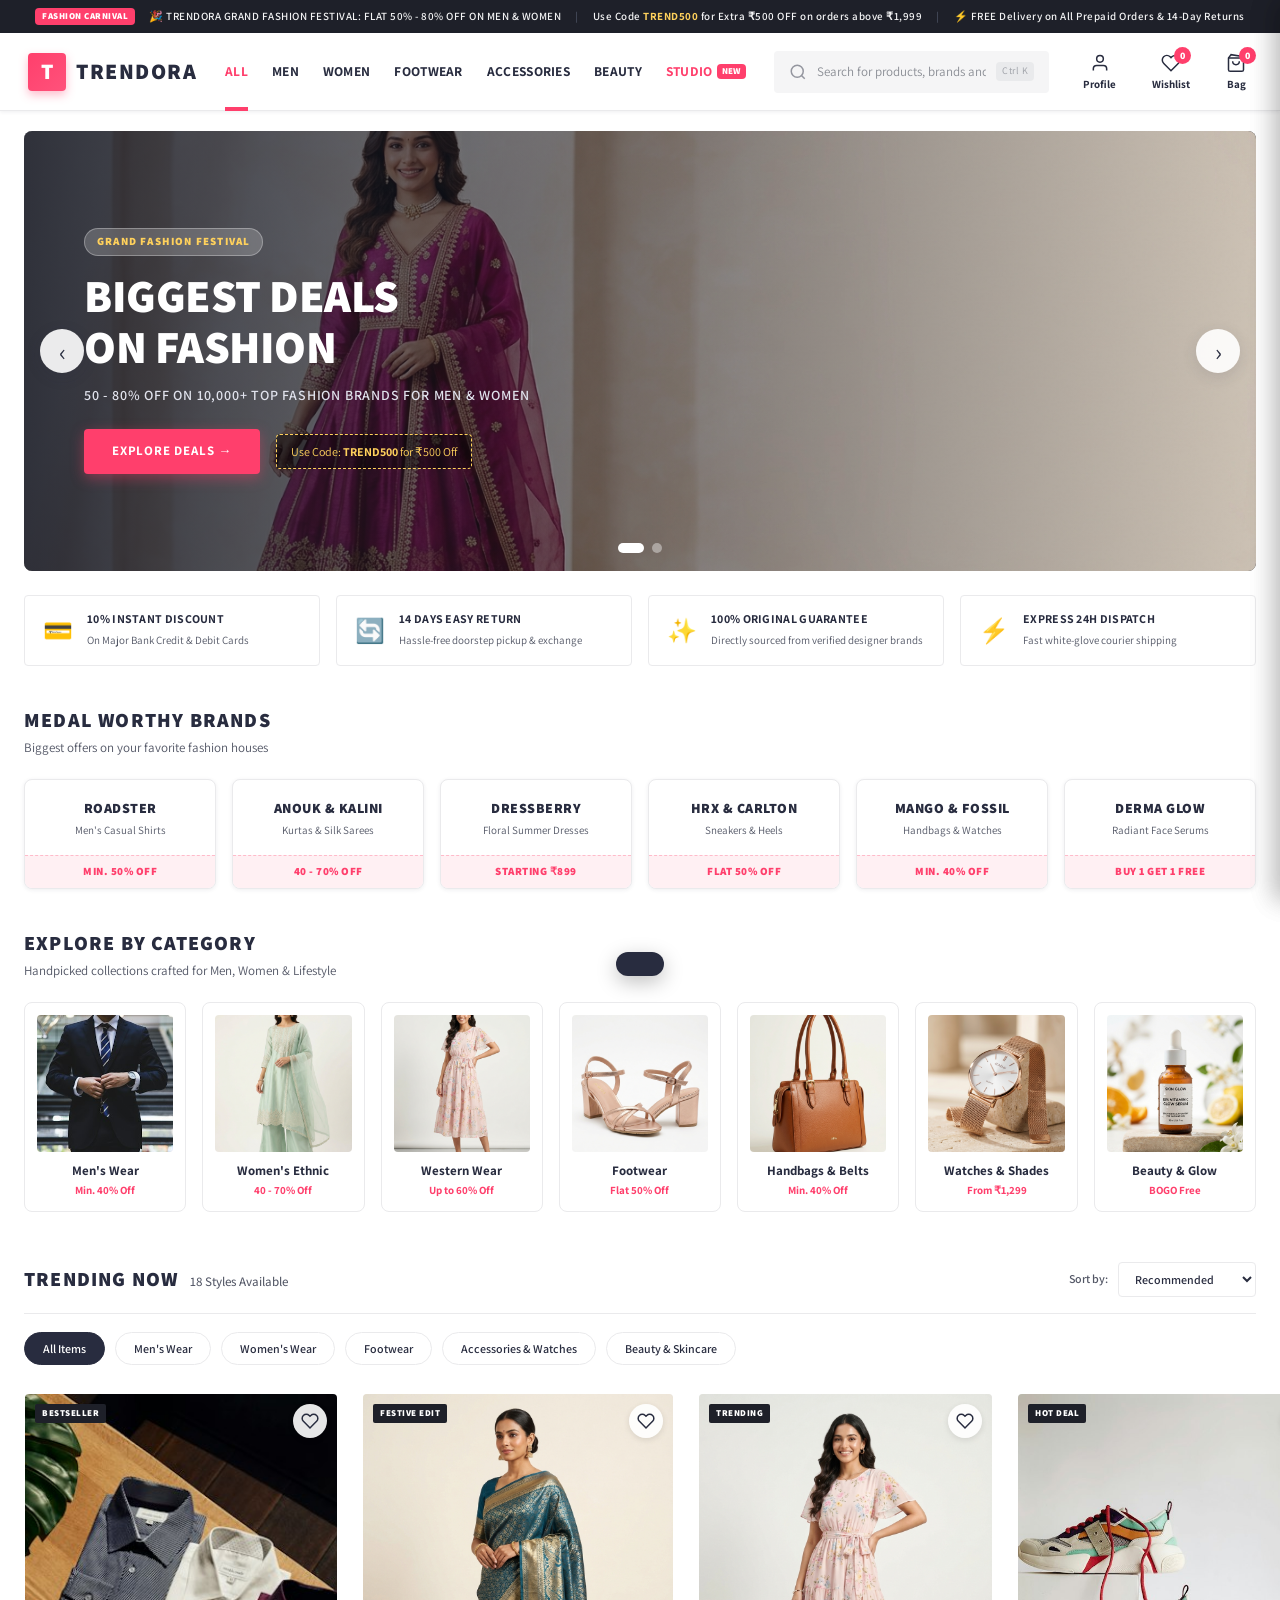
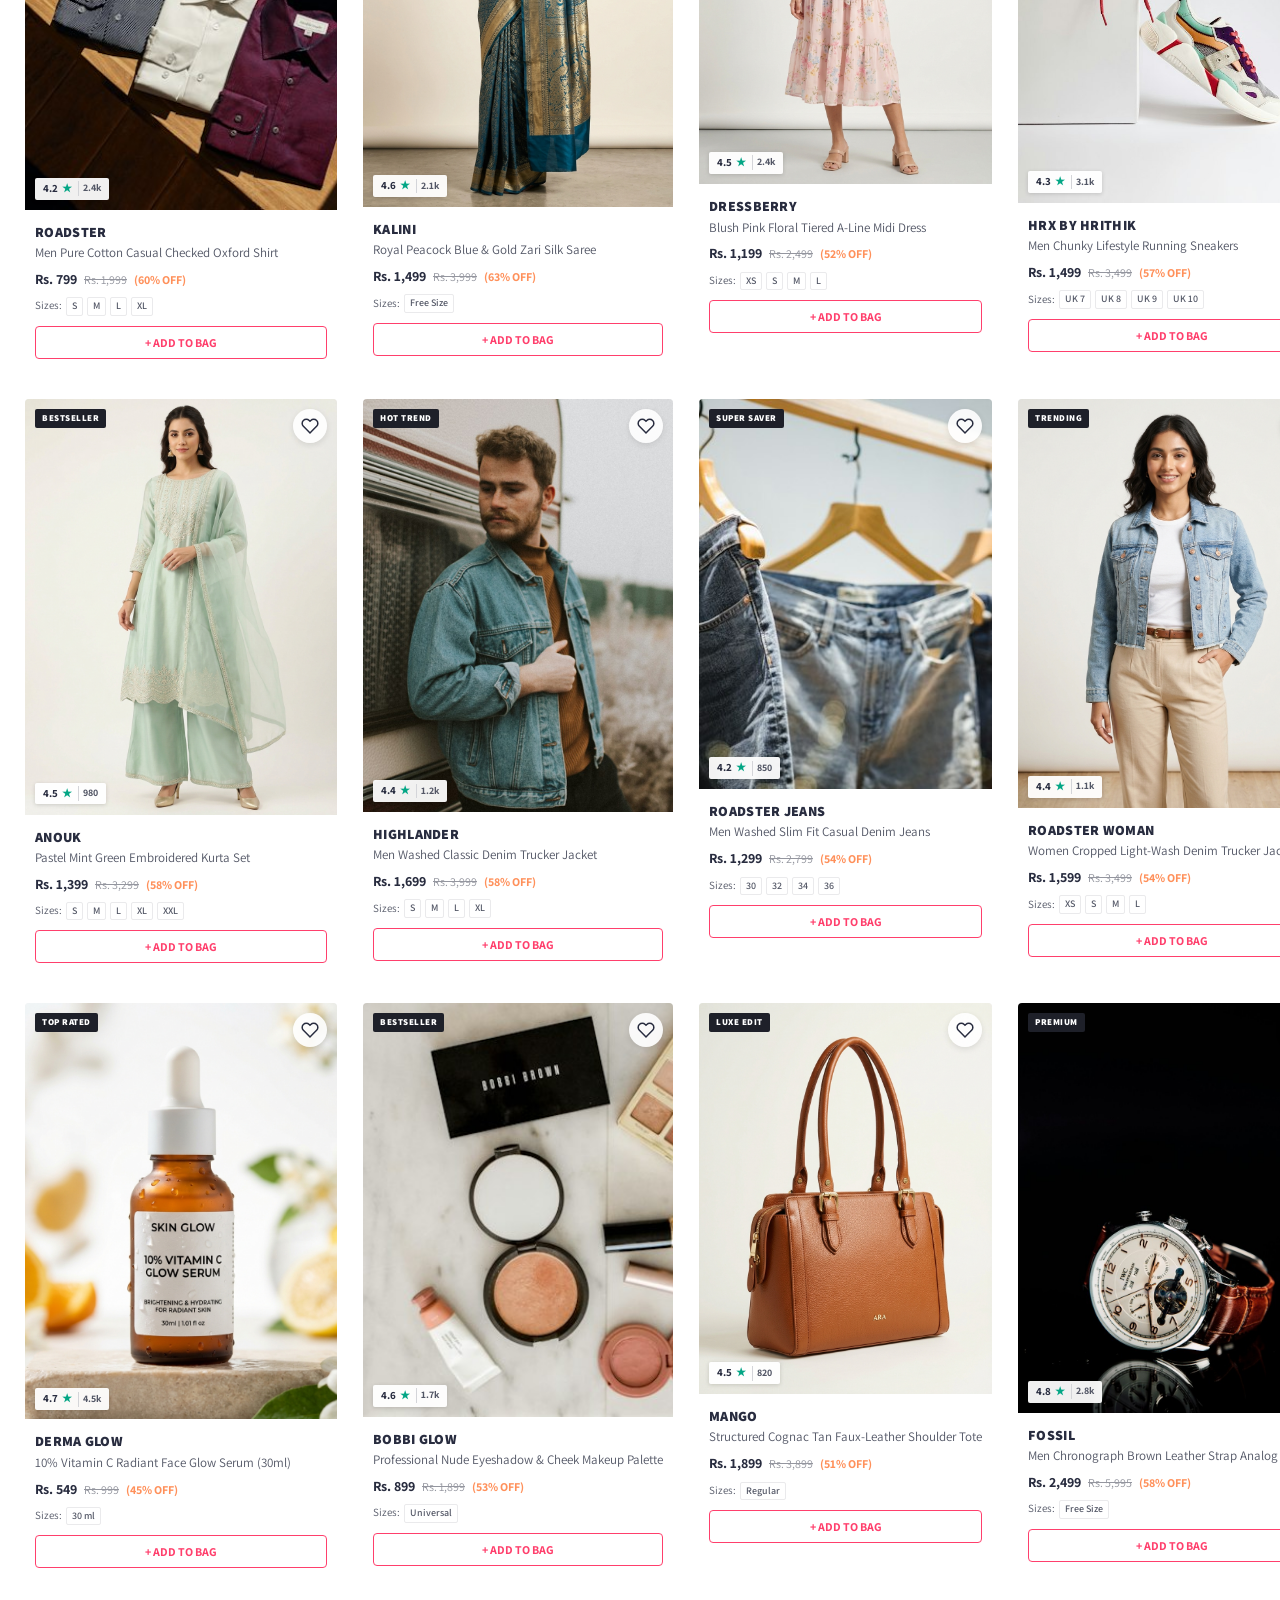
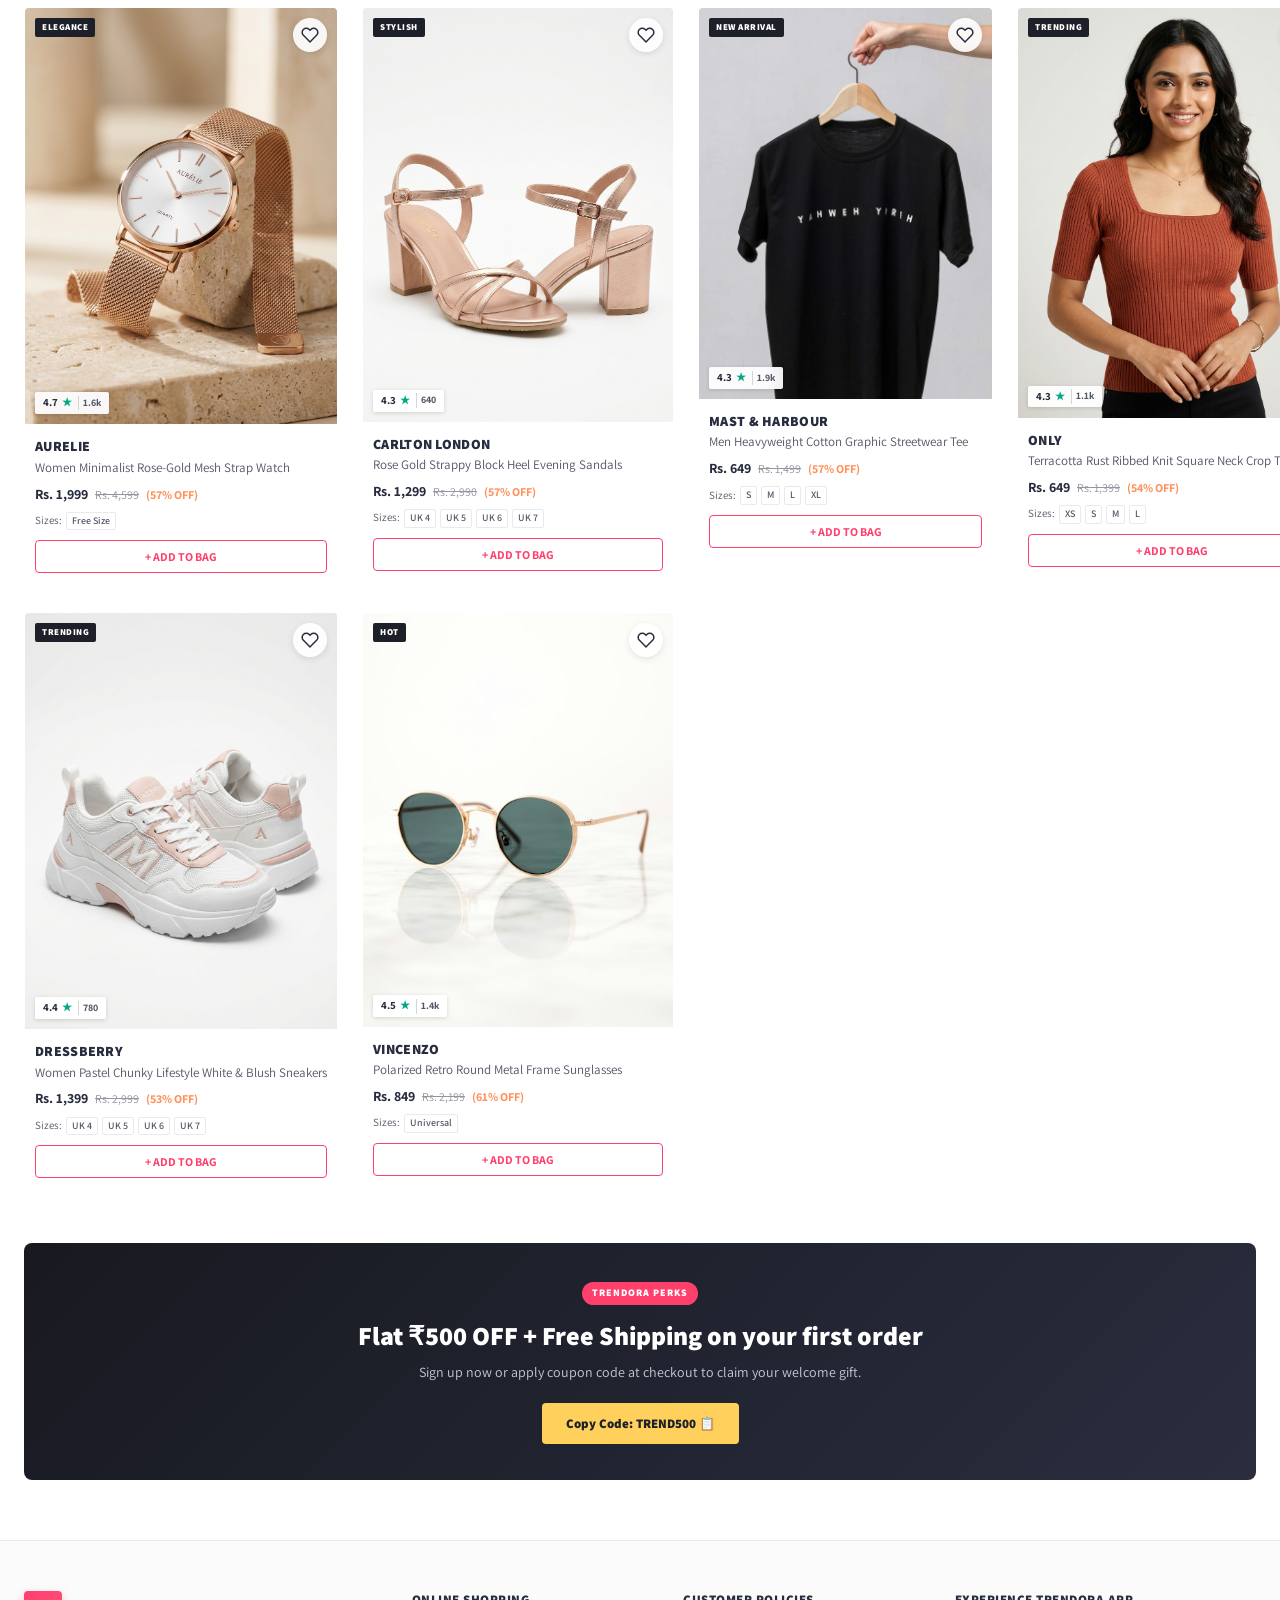
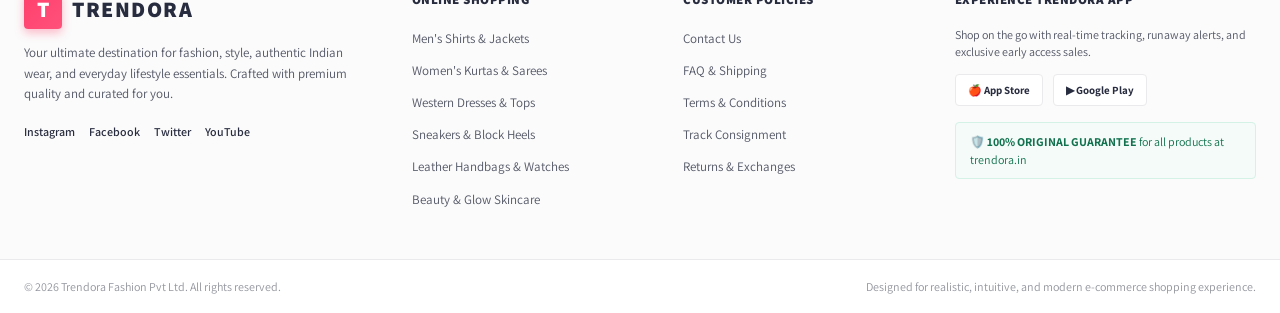
==== commit 4e9bfbe8: "feat(trendora): upgrade Myntra-style shopping UI and update product catalog images" ====
--- a/Trendora/index.html
+++ b/Trendora/index.html
@@ -1,29 +1,38 @@
-﻿<!DOCTYPE html>
+<!DOCTYPE html>
 <html lang="en">
 <head>
     <meta charset="UTF-8">
     <meta name="viewport" content="width=device-width, initial-scale=1.0">
-    <title>Trendora â€” Online Shopping for Men, Women, Footwear & Beauty</title>
-    <meta name="description" content="Shop the latest fashion trends at Trendora. Best offers on Men, Women, Footwear, Watches, and Beauty products with fast delivery & easy returns.">
+    <title>Trendora — Online Shopping for Men, Women, Footwear & Beauty</title>
+    <meta name="description" content="Shop the latest fashion trends at Trendora. Best offers on Men's Wear, Women's Ethnic & Western Wear, Footwear, Watches, and Beauty products with fast delivery & easy returns.">
+    <!-- Clean Myntra-style typography font -->
+    <link rel="preconnect" href="https://fonts.googleapis.com">
+    <link rel="preconnect" href="https://fonts.gstatic.com" crossorigin>
+    <link href="https://fonts.googleapis.com/css2?family=Assistant:wght@400;500;600;700;800&display=swap" rel="stylesheet">
     <link rel="stylesheet" href="style.css">
 </head>
 <body>
 
-    <!-- TOP ANNOUNCEMENT BAR -->
+    <!-- ==========================================================================
+         [CSS FLEXBOX] TOP ANNOUNCEMENT / FESTIVAL BAR
+         ========================================================================== -->
     <div class="top-announcement">
         <div class="announcement-content">
-            <span>ðŸŽ‰ TRENDORA GRAND FASHION FESTIVAL: FLAT 50% - 80% OFF</span>
+            <span class="announcement-badge">FASHION CARNIVAL</span>
+            <span>🎉 TRENDORA GRAND FASHION FESTIVAL: FLAT 50% - 80% OFF ON MEN &amp; WOMEN</span>
             <span class="sep">|</span>
-            <span>Use Code <b>TREND500</b> for Extra â‚¹500 OFF on orders above â‚¹1,999</span>
+            <span>Use Code <b>TREND500</b> for Extra ₹500 OFF on orders above ₹1,999</span>
             <span class="sep">|</span>
-            <span>ðŸšš FREE Delivery on All Prepaid Orders</span>
+            <span>⚡ FREE Delivery on All Prepaid Orders &amp; 14-Day Returns</span>
         </div>
     </div>
 
-    <!-- MAIN HEADER -->
+    <!-- ==========================================================================
+         [CSS FLEXBOX] STICKY MAIN HEADER & NAVBAR
+         ========================================================================== -->
     <header class="main-header" id="top">
         <div class="header-container">
-            <!-- Mobile Menu Toggle -->
+            <!-- Mobile Menu Toggle Button -->
             <button class="mobile-menu-btn" id="mobileMenuBtn" aria-label="Toggle Navigation Menu">
                 <svg width="22" height="22" viewBox="0 0 24 24" fill="none" stroke="currentColor" stroke-width="2">
                     <line x1="3" y1="12" x2="21" y2="12"></line>
@@ -32,13 +41,13 @@
                 </svg>
             </button>
 
-            <!-- Brand Logo -->
+            <!-- Brand Logo (Trendora with Myntra-style vibrant gradient mark) -->
             <a href="#top" class="brand-logo">
                 <span class="logo-mark">T</span>
                 <span class="logo-text">TRENDORA</span>
             </a>
 
-            <!-- Navigation Links -->
+            <!-- [CSS FLEXBOX] Category Navigation Links (Men, Women, Footwear, etc.) -->
             <nav class="nav-links" id="mainNav">
                 <a href="#products" class="nav-item active" data-category="All">ALL</a>
                 <a href="#products" class="nav-item" data-category="Men">MEN</a>
@@ -46,23 +55,23 @@
                 <a href="#products" class="nav-item" data-category="Footwear">FOOTWEAR</a>
                 <a href="#products" class="nav-item" data-category="Accessories">ACCESSORIES</a>
                 <a href="#products" class="nav-item" data-category="Beauty">BEAUTY</a>
-                <a href="#offers" class="nav-item highlight-nav">OFFERS <span class="nav-tag">NEW</span></a>
+                <a href="#offers" class="nav-item highlight-nav">STUDIO <span class="nav-tag">NEW</span></a>
             </nav>
 
-            <!-- Search Bar -->
+            <!-- [CSS FLEXBOX] Wide Light-Grey Search Bar -->
             <div class="search-box">
                 <svg class="search-icon" width="18" height="18" viewBox="0 0 24 24" fill="none" stroke="currentColor" stroke-width="2">
                     <circle cx="11" cy="11" r="8"></circle>
                     <line x1="21" y1="21" x2="16.65" y2="16.65"></line>
                 </svg>
                 <input type="text" id="searchInput" placeholder="Search for products, brands and more" autocomplete="off">
-                <button class="search-clear-btn" id="searchClearBtn" aria-label="Clear search">âœ•</button>
+                <button class="search-clear-btn" id="searchClearBtn" aria-label="Clear search">✕</button>
                 <div class="search-kbd-hint">Ctrl K</div>
             </div>
 
-            <!-- Action Controls (Profile, Wishlist, Bag) -->
+            <!-- [CSS FLEXBOX] Action Controls: Profile, Wishlist, Bag -->
             <div class="header-actions">
-                <!-- Profile with dropdown -->
+                <!-- Profile Action with Dropdown -->
                 <div class="action-item profile-action" id="profileDropdownTrigger">
                     <button class="action-btn" aria-label="Account">
                         <svg width="20" height="20" viewBox="0 0 24 24" fill="none" stroke="currentColor" stroke-width="1.8">
@@ -75,17 +84,17 @@
                         <div class="dropdown-header">
                             <h4>Welcome to Trendora</h4>
                             <p>To access your wishlist and orders</p>
-                            <button class="btn-primary-sm" onclick="showToast('Login system ready for customer demo!')">LOGIN / SIGN UP</button>
+                            <button class="btn-primary-sm" onclick="showToast('Customer login modal ready!')">LOGIN / SIGN UP</button>
                         </div>
                         <ul class="dropdown-list">
                             <li><a href="#wishlist" id="openWishlistFromMenu">My Wishlist</a></li>
-                            <li><a href="#orders" onclick="showToast('No recent orders yet')">Orders & Returns</a></li>
-                            <li><a href="#contact" onclick="showToast('Customer Care: 1800-TRENDORA')">Help & Support</a></li>
+                            <li><a href="#orders" onclick="showToast('No recent orders yet')">Orders &amp; Returns</a></li>
+                            <li><a href="#contact" onclick="showToast('Customer Care: 1800-TRENDORA')">Help &amp; Support</a></li>
                         </ul>
                     </div>
                 </div>
 
-                <!-- Wishlist -->
+                <!-- Wishlist Action -->
                 <button class="action-item action-btn" id="wishlistBtn" aria-label="View Wishlist">
                     <div class="icon-wrap">
                         <svg width="20" height="20" viewBox="0 0 24 24" fill="none" stroke="currentColor" stroke-width="1.8">
@@ -96,7 +105,7 @@
                     <span class="action-label">Wishlist</span>
                 </button>
 
-                <!-- Bag / Cart -->
+                <!-- Shopping Bag Action -->
                 <button class="action-item action-btn" id="cartBtn" aria-label="View Shopping Bag">
                     <div class="icon-wrap">
                         <svg width="20" height="20" viewBox="0 0 24 24" fill="none" stroke="currentColor" stroke-width="1.8">
@@ -113,90 +122,158 @@
     </header>
 
     <main>
-        <!-- HERO BANNER CAROUSEL -->
+        <!-- ==========================================================================
+             HERO PROMOTIONAL CAROUSEL BANNER (MYNTRA FASHION STORE STYLE)
+             ========================================================================== -->
         <section class="hero-section" id="offers">
             <div class="hero-slider" id="heroSlider">
-                <!-- Slide 1 -->
+                <!-- Slide 1: Grand Festive Ethnic Collection -->
                 <div class="hero-slide active">
                     <img src="image/banner-hero-1.jpg" alt="Trendora Festive Season Sale" class="hero-bg-img">
                     <div class="hero-overlay"></div>
                     <div class="hero-caption">
-                        <span class="hero-pill">EXCLUSIVE EDIT 2026</span>
-                        <h1 class="hero-title">BIG FASHION<br>FESTIVAL</h1>
-                        <p class="hero-subtitle">50 - 80% OFF ON 10,000+ TOP FASHION BRANDS</p>
+                        <span class="hero-pill">GRAND FASHION FESTIVAL</span>
+                        <h1 class="hero-title">BIGGEST DEALS<br>ON FASHION</h1>
+                        <p class="hero-subtitle">50 - 80% OFF ON 10,000+ TOP FASHION BRANDS FOR MEN &amp; WOMEN</p>
+                        <!-- [CSS FLEXBOX] Hero Call-to-Actions -->
                         <div class="hero-cta-group">
-                            <a href="#products" class="btn-primary" data-category="All">EXPLORE DEALS â†’</a>
-                            <span class="hero-code-tag">Use Code: <b>TREND500</b></span>
+                            <a href="#products" class="btn-primary" data-category="All">EXPLORE DEALS →</a>
+                            <span class="hero-code-tag">Use Code: <b>TREND500</b> for ₹500 Off</span>
                         </div>
                     </div>
                 </div>
 
-                <!-- Slide 2 -->
+                <!-- Slide 2: Modern Urban Wear & Footwear -->
                 <div class="hero-slide">
-                    <img src="image/banner-hero-2.jpg" alt="Trendora Modern Streetwear Edit" class="hero-bg-img">
+                    <img src="image/banner-hero-2.jpg" alt="Trendora Urban Streetwear & Footwear" class="hero-bg-img">
                     <div class="hero-overlay"></div>
                     <div class="hero-caption">
                         <span class="hero-pill">NEW SEASON ARRIVALS</span>
-                        <h1 class="hero-title">URBAN STYLES<br>& SNEAKERS</h1>
-                        <p class="hero-subtitle">PREMIUM FABRICS, TIMELESS CUTS, ELEVATED EVERYDAY WEAR</p>
+                        <h1 class="hero-title">URBAN STYLES<br>&amp; FOOTWEAR</h1>
+                        <p class="hero-subtitle">PREMIUM FABRICS, CHIC DRESSES, CASUAL SHIRTS &amp; SNEAKERS</p>
+                        <!-- [CSS FLEXBOX] Hero Call-to-Actions -->
                         <div class="hero-cta-group">
-                            <a href="#products" class="btn-primary" data-category="Men">SHOP MEN â†’</a>
-                            <a href="#products" class="btn-secondary" data-category="Women">SHOP WOMEN â†’</a>
+                            <a href="#products" class="btn-primary" data-category="Men">SHOP MEN →</a>
+                            <a href="#products" class="btn-secondary" data-category="Women">SHOP WOMEN →</a>
                         </div>
                     </div>
                 </div>
             </div>
 
             <!-- Carousel Controls -->
-            <button class="slider-arrow prev" id="sliderPrev" aria-label="Previous Slide">â€¹</button>
-            <button class="slider-arrow next" id="sliderNext" aria-label="Next Slide">â€º</button>
+            <button class="slider-arrow prev" id="sliderPrev" aria-label="Previous Slide">‹</button>
+            <button class="slider-arrow next" id="sliderNext" aria-label="Next Slide">›</button>
             <div class="slider-dots" id="sliderDots">
                 <span class="dot active" data-slide="0"></span>
                 <span class="dot" data-slide="1"></span>
             </div>
         </section>
 
-        <!-- BANK & TRUST STRIP -->
+        <!-- ==========================================================================
+             [CSS GRID] BANK & TRUST ASSURANCE STRIP (4-COLUMN GRID)
+             ========================================================================== -->
         <div class="trust-strip">
             <div class="trust-item">
-                <span class="trust-icon">ðŸ’³</span>
+                <span class="trust-icon">💳</span>
                 <div>
                     <strong>10% INSTANT DISCOUNT</strong>
-                    <small>On HDFC & ICICI Bank Credit Cards</small>
+                    <small>On Major Bank Credit &amp; Debit Cards</small>
                 </div>
             </div>
             <div class="trust-item">
-                <span class="trust-icon">ðŸ”„</span>
+                <span class="trust-icon">🔄</span>
                 <div>
                     <strong>14 DAYS EASY RETURN</strong>
-                    <small>Hassle-free doorstep pickup</small>
+                    <small>Hassle-free doorstep pickup &amp; exchange</small>
                 </div>
             </div>
             <div class="trust-item">
-                <span class="trust-icon">âœ¨</span>
+                <span class="trust-icon">✨</span>
                 <div>
                     <strong>100% ORIGINAL GUARANTEE</strong>
-                    <small>Directly sourced from verified brands</small>
+                    <small>Directly sourced from verified designer brands</small>
                 </div>
             </div>
             <div class="trust-item">
-                <span class="trust-icon">âš¡</span>
+                <span class="trust-icon">⚡</span>
                 <div>
-                    <strong>EXPRESS DELIVERY</strong>
-                    <small>Fast dispatch within 24 hours</small>
-                </div>
-            </div>
-        </div>
-
-        <!-- QUICK SHOP BY CATEGORY -->
+                    <strong>EXPRESS 24H DISPATCH</strong>
+                    <small>Fast white-glove courier shipping</small>
+                </div>
+            </div>
+        </div>
+
+        <!-- ==========================================================================
+             [CSS GRID] MEDAL WORTHY BRANDS / CRAZY DEALS
+             ========================================================================== -->
+        <section class="section deals-section">
+            <div class="section-heading">
+                <h2 class="title">MEDAL WORTHY BRANDS</h2>
+                <p class="subtitle">Biggest offers on your favorite fashion houses</p>
+            </div>
+
+            <!-- [CSS GRID] 6-Column Deals Grid -->
+            <div class="deals-grid">
+                <div class="deal-card" onclick="setCategory('Men')">
+                    <div class="deal-header">
+                        <span class="brand-title">ROADSTER</span>
+                        <p class="deal-desc">Men's Casual Shirts</p>
+                    </div>
+                    <div class="deal-offer-strip">MIN. 50% OFF</div>
+                </div>
+
+                <div class="deal-card" onclick="setCategory('Women')">
+                    <div class="deal-header">
+                        <span class="brand-title">ANOUK &amp; KALINI</span>
+                        <p class="deal-desc">Kurtas &amp; Silk Sarees</p>
+                    </div>
+                    <div class="deal-offer-strip">40 - 70% OFF</div>
+                </div>
+
+                <div class="deal-card" onclick="setCategory('Women')">
+                    <div class="deal-header">
+                        <span class="brand-title">DRESSBERRY</span>
+                        <p class="deal-desc">Floral Summer Dresses</p>
+                    </div>
+                    <div class="deal-offer-strip">STARTING ₹899</div>
+                </div>
+
+                <div class="deal-card" onclick="setCategory('Footwear')">
+                    <div class="deal-header">
+                        <span class="brand-title">HRX &amp; CARLTON</span>
+                        <p class="deal-desc">Sneakers &amp; Heels</p>
+                    </div>
+                    <div class="deal-offer-strip">FLAT 50% OFF</div>
+                </div>
+
+                <div class="deal-card" onclick="setCategory('Accessories')">
+                    <div class="deal-header">
+                        <span class="brand-title">MANGO &amp; FOSSIL</span>
+                        <p class="deal-desc">Handbags &amp; Watches</p>
+                    </div>
+                    <div class="deal-offer-strip">MIN. 40% OFF</div>
+                </div>
+
+                <div class="deal-card" onclick="setCategory('Beauty')">
+                    <div class="deal-header">
+                        <span class="brand-title">DERMA GLOW</span>
+                        <p class="deal-desc">Radiant Face Serums</p>
+                    </div>
+                    <div class="deal-offer-strip">BUY 1 GET 1 FREE</div>
+                </div>
+            </div>
+        </section>
+
+        <!-- ==========================================================================
+             [CSS GRID] SHOP BY CATEGORY SECTION (CLEAR MEN & WOMEN SECTIONS)
+             ========================================================================== -->
         <section class="section category-section">
             <div class="section-heading">
-                <div>
-                    <h2 class="title">EXPLORE BY CATEGORY</h2>
-                    <p class="subtitle">Handpicked collections crafted for your lifestyle</p>
-                </div>
-            </div>
-
+                <h2 class="title">EXPLORE BY CATEGORY</h2>
+                <p class="subtitle">Handpicked collections crafted for Men, Women &amp; Lifestyle</p>
+            </div>
+
+            <!-- [CSS GRID] Category Grid -->
             <div class="category-grid">
                 <div class="category-card" data-category="Men">
                     <div class="cat-img-box">
@@ -208,55 +285,66 @@
 
                 <div class="category-card" data-category="Women">
                     <div class="cat-img-box">
-                        <img src="image/cat-women.jpg" alt="Women's Fashion" loading="lazy">
-                    </div>
-                    <h3 class="cat-name">Women's Wear</h3>
+                        <img src="image/cat-women.jpg" alt="Women's Ethnic Kurta" loading="lazy">
+                    </div>
+                    <h3 class="cat-name">Women's Ethnic</h3>
                     <span class="cat-offer">40 - 70% Off</span>
                 </div>
 
+                <div class="category-card" data-category="Women">
+                    <div class="cat-img-box">
+                        <img src="image/p2-women-dress.jpg" alt="Western Dresses" loading="lazy">
+                    </div>
+                    <h3 class="cat-name">Western Wear</h3>
+                    <span class="cat-offer">Up to 60% Off</span>
+                </div>
+
                 <div class="category-card" data-category="Footwear">
                     <div class="cat-img-box">
-                        <img src="image/cat-footwear.jpg" alt="Footwear & Sneakers" loading="lazy">
+                        <img src="image/cat-footwear.jpg" alt="Footwear & Heels" loading="lazy">
                     </div>
                     <h3 class="cat-name">Footwear</h3>
-                    <span class="cat-offer">Up to 60% Off</span>
+                    <span class="cat-offer">Flat 50% Off</span>
                 </div>
 
                 <div class="category-card" data-category="Accessories">
                     <div class="cat-img-box">
-                        <img src="image/cat-accessories.jpg" alt="Bags & Accessories" loading="lazy">
-                    </div>
-                    <h3 class="cat-name">Handbags & Belts</h3>
-                    <span class="cat-offer">Flat 50% Off</span>
+                        <img src="image/cat-accessories.jpg" alt="Handbags & Totes" loading="lazy">
+                    </div>
+                    <h3 class="cat-name">Handbags &amp; Belts</h3>
+                    <span class="cat-offer">Min. 40% Off</span>
                 </div>
 
                 <div class="category-card" data-category="Accessories">
                     <div class="cat-img-box">
                         <img src="image/cat-watches.jpg" alt="Watches & Eyewear" loading="lazy">
                     </div>
-                    <h3 class="cat-name">Watches</h3>
-                    <span class="cat-offer">Starting â‚¹1,299</span>
+                    <h3 class="cat-name">Watches &amp; Shades</h3>
+                    <span class="cat-offer">From ₹1,299</span>
                 </div>
 
                 <div class="category-card" data-category="Beauty">
                     <div class="cat-img-box">
                         <img src="image/cat-beauty.jpg" alt="Beauty & Skincare" loading="lazy">
                     </div>
-                    <h3 class="cat-name">Beauty & Glow</h3>
-                    <span class="cat-offer">Buy 1 Get 1 Free</span>
+                    <h3 class="cat-name">Beauty &amp; Glow</h3>
+                    <span class="cat-offer">BOGO Free</span>
                 </div>
             </div>
         </section>
 
-        <!-- MAIN PRODUCTS CATALOG SECTION -->
+        <!-- ==========================================================================
+             MAIN PRODUCTS CATALOG SECTION (FLEXBOX CONTROLS + CSS GRID CATALOG)
+             ========================================================================== -->
         <section class="section products-section" id="products">
+            <!-- [CSS FLEXBOX] Products Header & Sorting -->
             <div class="products-header">
                 <div class="header-left">
                     <h2 class="title" id="productsSectionTitle">TRENDING NOW</h2>
-                    <span class="product-count-badge" id="productCountBadge">12 Styles Available</span>
-                </div>
-
-                <!-- Sort & View Controls -->
+                    <span class="product-count-badge" id="productCountBadge">14 Styles Available</span>
+                </div>
+
+                <!-- [CSS FLEXBOX] Sorting Controls -->
                 <div class="controls-right">
                     <label for="sortSelect" class="sort-label">Sort by:</label>
                     <div class="select-wrapper">
@@ -271,50 +359,56 @@
                 </div>
             </div>
 
-            <!-- Filter Chips Bar -->
+            <!-- [CSS FLEXBOX] Filter Chips Bar -->
             <div class="filter-chips" id="filterChips">
                 <button class="chip active" data-filter="All">All Items</button>
-                <button class="chip" data-filter="Men">Men</button>
-                <button class="chip" data-filter="Women">Women</button>
+                <button class="chip" data-filter="Men">Men's Wear</button>
+                <button class="chip" data-filter="Women">Women's Wear</button>
                 <button class="chip" data-filter="Footwear">Footwear</button>
-                <button class="chip" data-filter="Accessories">Accessories</button>
-                <button class="chip" data-filter="Beauty">Beauty</button>
-            </div>
-
-            <!-- PRODUCT GRID -->
+                <button class="chip" data-filter="Accessories">Accessories &amp; Watches</button>
+                <button class="chip" data-filter="Beauty">Beauty &amp; Skincare</button>
+            </div>
+
+            <!-- [CSS GRID] Product Listing Grid (Responsive 4-column Myntra style) -->
             <div class="product-grid" id="productGrid">
-                <!-- Injected dynamically via script.js -->
-            </div>
-
-            <!-- Empty State for Search / Filter -->
+                <!-- Dynamically populated via script.js -->
+            </div>
+
+            <!-- Empty Search State -->
             <div class="empty-state" id="emptyState" hidden>
-                <div class="empty-icon">ðŸ”</div>
+                <div class="empty-icon">🔍</div>
                 <h3>We couldn't find any matches</h3>
                 <p>Try searching with another keyword or reset the category filters.</p>
                 <button class="btn-primary" id="resetFilterBtn">View All Products</button>
             </div>
         </section>
 
-        <!-- VALUE PROPOSITION BANNER -->
+        <!-- ==========================================================================
+             VALUE PROPOSITION & PROMO COUPON BANNER
+             ========================================================================== -->
         <section class="promo-strip">
             <div class="promo-content">
                 <span class="badge-tag">TRENDORA PERKS</span>
-                <h2>Flat â‚¹500 OFF + Free Shipping on your first order</h2>
+                <h2>Flat ₹500 OFF + Free Shipping on your first order</h2>
                 <p>Sign up now or apply coupon code at checkout to claim your welcome gift.</p>
-                <button class="btn-dark" onclick="copyCouponCode('TREND500')">Copy Code: TREND500 ðŸ“‹</button>
+                <button class="btn-dark" onclick="copyCouponCode('TREND500')">Copy Code: TREND500 📋</button>
             </div>
         </section>
     </main>
 
-    <!-- FOOTER -->
+    <!-- ==========================================================================
+         [CSS GRID + FLEXBOX] MAIN FOOTER (MYNTRA CLEAN STYLE)
+         ========================================================================== -->
     <footer class="main-footer">
+        <!-- [CSS GRID] 4 Footer Columns -->
         <div class="footer-container">
             <div class="footer-col">
                 <a href="#top" class="brand-logo footer-logo">
                     <span class="logo-mark">T</span>
                     <span class="logo-text">TRENDORA</span>
                 </a>
-                <p class="footer-desc">Your ultimate destination for fashion, style, and everyday lifestyle essentials. Crafted with premium quality and curated for you.</p>
+                <p class="footer-desc">Your ultimate destination for fashion, style, authentic Indian wear, and everyday lifestyle essentials. Crafted with premium quality and curated for you.</p>
+                <!-- [CSS FLEXBOX] Social Links -->
                 <div class="social-links">
                     <span>Instagram</span>
                     <span>Facebook</span>
@@ -326,11 +420,12 @@
             <div class="footer-col">
                 <h4>ONLINE SHOPPING</h4>
                 <ul>
-                    <li><a href="#products" data-category="Men">Men's Apparel</a></li>
-                    <li><a href="#products" data-category="Women">Women's Wear</a></li>
-                    <li><a href="#products" data-category="Footwear">Footwear Collection</a></li>
-                    <li><a href="#products" data-category="Accessories">Watches & Bags</a></li>
-                    <li><a href="#products" data-category="Beauty">Beauty & Skincare</a></li>
+                    <li><a href="#products" data-category="Men">Men's Shirts &amp; Jackets</a></li>
+                    <li><a href="#products" data-category="Women">Women's Kurtas &amp; Sarees</a></li>
+                    <li><a href="#products" data-category="Women">Western Dresses &amp; Tops</a></li>
+                    <li><a href="#products" data-category="Footwear">Sneakers &amp; Block Heels</a></li>
+                    <li><a href="#products" data-category="Accessories">Leather Handbags &amp; Watches</a></li>
+                    <li><a href="#products" data-category="Beauty">Beauty &amp; Glow Skincare</a></li>
                 </ul>
             </div>
 
@@ -338,33 +433,37 @@
                 <h4>CUSTOMER POLICIES</h4>
                 <ul>
                     <li><a href="javascript:void(0)" onclick="showToast('Contact Us: support@trendora.in')">Contact Us</a></li>
-                    <li><a href="javascript:void(0)" onclick="showToast('FAQ: Orders usually dispatch in 24 hrs')">FAQ</a></li>
-                    <li><a href="javascript:void(0)" onclick="showToast('T&C: Transparent pricing & easy shopping')">Terms & Conditions</a></li>
-                    <li><a href="javascript:void(0)" onclick="showToast('Track Order: Check your SMS/email for tracking')">Track Orders</a></li>
-                    <li><a href="javascript:void(0)" onclick="showToast('Returns: 14-day hassle-free doorstep returns')">Returns & Exchanges</a></li>
+                    <li><a href="javascript:void(0)" onclick="showToast('Orders usually dispatch within 24 hours')">FAQ &amp; Shipping</a></li>
+                    <li><a href="javascript:void(0)" onclick="showToast('Transparent pricing &amp; verified reviews')">Terms &amp; Conditions</a></li>
+                    <li><a href="javascript:void(0)" onclick="showToast('Track order: Check SMS or email for link')">Track Consignment</a></li>
+                    <li><a href="javascript:void(0)" onclick="showToast('14-day doorstep returns &amp; exchanges')">Returns &amp; Exchanges</a></li>
                 </ul>
             </div>
 
             <div class="footer-col">
                 <h4>EXPERIENCE TRENDORA APP</h4>
-                <p class="app-note">Shop on the go with real-time tracking and exclusive early-access sales.</p>
+                <p class="app-note">Shop on the go with real-time tracking, runaway alerts, and exclusive early access sales.</p>
+                <!-- [CSS FLEXBOX] App Store Badges -->
                 <div class="download-badges">
-                    <button class="store-badge" onclick="showToast('App Store download coming soon!')">ðŸ App Store</button>
-                    <button class="store-badge" onclick="showToast('Google Play download coming soon!')">â–¶ Google Play</button>
+                    <button class="store-badge" onclick="showToast('App Store download coming soon!')">🍎 App Store</button>
+                    <button class="store-badge" onclick="showToast('Google Play download coming soon!')">▶ Google Play</button>
                 </div>
                 <div class="guarantee-box">
-                    <span>ðŸ›¡ï¸ <b>100% SECURE</b> checkout with 256-bit SSL encryption.</span>
-                </div>
-            </div>
-        </div>
-
+                    <span>🛡️ <b>100% ORIGINAL GUARANTEE</b> for all products at trendora.in</span>
+                </div>
+            </div>
+        </div>
+
+        <!-- [CSS FLEXBOX] Footer Bottom Bar -->
         <div class="footer-bottom">
-            <p>Â© 2026 Trendora Fashion Pvt Ltd. All rights reserved.</p>
+            <p>© 2026 Trendora Fashion Pvt Ltd. All rights reserved.</p>
             <p>Designed for realistic, intuitive, and modern e-commerce shopping experience.</p>
         </div>
     </footer>
 
-    <!-- SLIDE-OVER CART / BAG DRAWER -->
+    <!-- ==========================================================================
+         [CSS FLEXBOX] SLIDE-OVER CART / SHOPPING BAG DRAWER
+         ========================================================================== -->
     <div class="drawer-backdrop" id="cartBackdrop"></div>
     <aside class="cart-drawer" id="cartDrawer" aria-label="Shopping Bag">
         <div class="drawer-header">
@@ -372,25 +471,25 @@
                 <h3>Shopping Bag</h3>
                 <span class="drawer-count" id="drawerCartCount">(0 items)</span>
             </div>
-            <button class="close-drawer-btn" id="closeCartBtn" aria-label="Close Shopping Bag">âœ•</button>
-        </div>
-
-        <!-- Cart Items List -->
+            <button class="close-drawer-btn" id="closeCartBtn" aria-label="Close Shopping Bag">✕</button>
+        </div>
+
+        <!-- Cart Items List Container -->
         <div class="drawer-body" id="cartItemsList">
             <!-- Dynamically populated via script.js -->
         </div>
 
-        <!-- Cart Summary / Footer -->
+        <!-- Cart Summary / Bill Details -->
         <div class="drawer-footer" id="cartFooter">
-            <!-- Coupon Code Section -->
+            <!-- Coupon Code Input -->
             <div class="coupon-section">
                 <div class="coupon-input-group">
-                    <input type="text" id="couponInput" placeholder="Enter Coupon Code (TREND500)" uppercase>
+                    <input type="text" id="couponInput" placeholder="Enter Coupon Code (TREND500)">
                     <button id="applyCouponBtn">APPLY</button>
                 </div>
                 <div class="applied-coupon-tag" id="appliedCouponTag" hidden>
-                    <span>Coupon <b>TREND500</b> applied (-â‚¹500)</span>
-                    <button id="removeCouponBtn">âœ•</button>
+                    <span>Coupon <b>TREND500</b> applied (-₹500)</span>
+                    <button id="removeCouponBtn">✕</button>
                 </div>
             </div>
 
@@ -398,15 +497,15 @@
             <div class="bill-details">
                 <div class="bill-row">
                     <span>Total MRP</span>
-                    <span id="billTotalMrp">â‚¹0</span>
+                    <span id="billTotalMrp">₹0</span>
                 </div>
                 <div class="bill-row">
                     <span>Discount on MRP</span>
-                    <span class="text-green" id="billDiscount">- â‚¹0</span>
+                    <span class="text-green" id="billDiscount">- ₹0</span>
                 </div>
                 <div class="bill-row" id="billCouponRow" hidden>
                     <span>Coupon Discount</span>
-                    <span class="text-green" id="billCoupon">- â‚¹0</span>
+                    <span class="text-green" id="billCoupon">- ₹0</span>
                 </div>
                 <div class="bill-row">
                     <span>Convenience Fee</span>
@@ -415,15 +514,17 @@
                 <div class="bill-divider"></div>
                 <div class="bill-row total-row">
                     <span>Total Amount</span>
-                    <strong id="billFinalTotal">â‚¹0</strong>
-                </div>
-            </div>
-
-            <button class="btn-checkout" id="checkoutBtn">PLACE ORDER â†’</button>
+                    <strong id="billFinalTotal">₹0</strong>
+                </div>
+            </div>
+
+            <button class="btn-checkout" id="checkoutBtn">PLACE ORDER →</button>
         </div>
     </aside>
 
-    <!-- WISHLIST MODAL -->
+    <!-- ==========================================================================
+         [CSS FLEXBOX] SLIDE-OVER WISHLIST DRAWER
+         ========================================================================== -->
     <div class="drawer-backdrop" id="wishlistBackdrop"></div>
     <aside class="cart-drawer wishlist-drawer" id="wishlistDrawer" aria-label="Wishlist">
         <div class="drawer-header">
@@ -431,26 +532,30 @@
                 <h3>My Wishlist</h3>
                 <span class="drawer-count" id="drawerWishlistCount">(0 items)</span>
             </div>
-            <button class="close-drawer-btn" id="closeWishlistBtn" aria-label="Close Wishlist">âœ•</button>
+            <button class="close-drawer-btn" id="closeWishlistBtn" aria-label="Close Wishlist">✕</button>
         </div>
         <div class="drawer-body" id="wishlistItemsList">
             <!-- Dynamically populated via script.js -->
         </div>
     </aside>
 
-    <!-- QUICK VIEW PRODUCT MODAL -->
+    <!-- ==========================================================================
+         [CSS GRID + FLEXBOX] QUICK VIEW PRODUCT PREVIEW MODAL
+         ========================================================================== -->
     <div class="modal-backdrop" id="quickViewBackdrop"></div>
     <div class="quickview-modal" id="quickViewModal">
-        <button class="modal-close-btn" id="closeQuickViewBtn" aria-label="Close preview">âœ•</button>
+        <button class="modal-close-btn" id="closeQuickViewBtn" aria-label="Close preview">✕</button>
         <div class="modal-content" id="quickViewContent">
             <!-- Injected dynamically -->
         </div>
     </div>
 
-    <!-- ORDER SUCCESS CONFIRMATION MODAL -->
+    <!-- ==========================================================================
+         [CSS FLEXBOX] ORDER SUCCESS CONFIRMATION MODAL
+         ========================================================================== -->
     <div class="modal-backdrop" id="orderSuccessBackdrop"></div>
     <div class="success-modal" id="orderSuccessModal">
-        <div class="success-icon">âœ“</div>
+        <div class="success-icon">✓</div>
         <h2>Order Confirmed!</h2>
         <p>Thank you for shopping with <b>Trendora</b>. Your order has been placed successfully and will be delivered within 2-3 business days.</p>
         <div class="order-details-box" id="successOrderDetails"></div>
@@ -463,4 +568,3 @@
     <script src="script.js"></script>
 </body>
 </html>
-
--- a/Trendora/style.css
+++ b/Trendora/style.css
@@ -1,31 +1,51 @@
 /* ==========================================================================
-   TRENDORA — E-COMMERCE STYLESHEET (MYNTRA-INSPIRED CLEAN RETAIL UI)
+   TRENDORA — AUTHENTIC MYNTRA WOMEN'S STORE E-COMMERCE STYLESHEET
+   Pure CSS3 demonstrating Modern Flexbox & CSS Grid with Clean, Explainable Code
    ========================================================================== */
 
+/* --------------------------------------------------------------------------
+   MYNTRA DESIGN TOKENS & COLOR PALETTE
+   -------------------------------------------------------------------------- */
 :root {
-    --primary: #ff3f6c;            /* Myntra signature vibrant coral/pink */
-    --primary-hover: #e02f5a;
-    --primary-light: #fff1f4;
-    --dark: #282c3f;               /* High-contrast brand typography */
-    --text-muted: #696e79;         /* Subtitles and secondary info */
-    --text-light: #94969f;
-    --border-color: #eaeaec;       /* Clean subtle border */
-    --border-light: #f5f5f6;
-    --bg-page: #ffffff;
-    --bg-subtle: #f9f9fa;
-    --green-discount: #03a685;     /* Retail offer & savings green */
-    --rating-star: #ff905a;
+    /* Myntra Signature Brand Colors */
+    --primary: #ff3f6c;             /* Signature Vibrant Coral-Pink */
+    --primary-hover: #e02f5a;       /* Darker Coral-Pink Hover */
+    --primary-light: #fff1f4;       /* Ultra-soft Pink Tint */
+    --accent-orange: #ff905a;       /* Discount Orange Tag */
+    
+    /* Clean High-Contrast Typography & Surfaces */
+    --dark: #282c3f;                /* Myntra Signature Charcoal Heading */
+    --text-muted: #535766;          /* Muted Secondary Descriptions */
+    --text-light: #94969f;          /* Light Meta / Inactive Grey */
+    
+    --bg-page: #ffffff;             /* Crisp Clean White Canvas */
+    --bg-card: #ffffff;             /* Card White Surface */
+    --bg-subtle: #f5f5f6;           /* Subtle Light-Grey Tint */
+    
+    --border-color: #eaeaec;        /* Subtle Clean Border */
+    --border-light: #f5f5f6;        /* Section Divider */
+    
+    /* Retail Offer & Savings Green */
+    --green-discount: #03a685;      /* Myntra Savings Green */
+    --rating-star: #03a685;         /* Green Rating Star */
+    
+    /* Elevation & Shadows */
     --shadow-sm: 0 1px 4px rgba(40, 44, 63, 0.08);
-    --shadow-md: 0 4px 16px rgba(40, 44, 63, 0.1);
-    --shadow-lg: 0 12px 30px rgba(40, 44, 63, 0.14);
-    --font-family: -apple-system, BlinkMacSystemFont, "Segoe UI", Roboto, "Helvetica Neue", Arial, sans-serif;
+    --shadow-md: 0 4px 16px rgba(40, 44, 63, 0.12);
+    --shadow-lg: 0 12px 30px rgba(40, 44, 63, 0.16);
+    --shadow-hover: 0 4px 18px rgba(40, 44, 63, 0.14);
+
+    /* Typography & Radii */
+    --font-family: 'Assistant', -apple-system, BlinkMacSystemFont, "Segoe UI", Roboto, "Helvetica Neue", Arial, sans-serif;
     --radius-sm: 4px;
     --radius-md: 8px;
     --radius-lg: 12px;
+    --radius-full: 9999px;
+    
     --transition: all 0.25s cubic-bezier(0.2, 0.8, 0.2, 1);
 }
 
-/* Base reset & typography */
+/* Base Reset */
 *, *::before, *::after {
     box-sizing: border-box;
     margin: 0;
@@ -62,26 +82,40 @@
 }
 
 /* ==========================================================================
-   1. TOP ANNOUNCEMENT BAR
+   1. [CSS FLEXBOX] TOP ANNOUNCEMENT BAR
+   Horizontal centering of festival offers and discount coupon code
    ========================================================================== */
 .top-announcement {
     background: #1e2029;
     color: #f5f5f6;
     font-size: 11px;
-    font-weight: 500;
+    font-weight: 600;
     letter-spacing: 0.5px;
-    padding: 7px 16px;
+    padding: 8px 16px;
     text-align: center;
     position: relative;
     z-index: 50;
 }
 
 .announcement-content {
+    /* [FLEXBOX] Align festival alert elements horizontally */
     display: flex;
     align-items: center;
     justify-content: center;
     gap: 14px;
     flex-wrap: wrap;
+    max-width: 1400px;
+    margin: 0 auto;
+}
+
+.announcement-badge {
+    background: var(--primary);
+    color: #ffffff;
+    font-size: 9px;
+    font-weight: 800;
+    padding: 2px 7px;
+    border-radius: var(--radius-sm);
+    letter-spacing: 0.5px;
 }
 
 .announcement-content b {
@@ -93,7 +127,8 @@
 }
 
 /* ==========================================================================
-   2. MAIN HEADER & NAVIGATION
+   2. [CSS FLEXBOX] MAIN STICKY HEADER & NAVBAR
+   Flexbox used for Logo, Nav items, Search bar, and Profile/Wishlist/Bag icons
    ========================================================================== */
 .main-header {
     position: sticky;
@@ -102,7 +137,8 @@
     backdrop-filter: blur(10px);
     border-bottom: 1px solid var(--border-color);
     z-index: 100;
-    height: 76px;
+    height: 78px;
+    /* [FLEXBOX] Vertical centering of header */
     display: flex;
     align-items: center;
     box-shadow: var(--shadow-sm);
@@ -112,29 +148,33 @@
     max-width: 1400px;
     width: 100%;
     margin: 0 auto;
-    padding: 0 24px;
+    padding: 0 28px;
+    /* [FLEXBOX] Header horizontal distribution */
     display: flex;
     align-items: center;
     gap: 28px;
 }
 
-/* Brand Logo */
+/* Brand Logo (Trendora with Myntra-style vibrant gradient mark) */
 .brand-logo {
-    display: flex;
-    align-items: center;
-    gap: 8px;
+    /* [FLEXBOX] Logo icon and text alignment */
+    display: flex;
+    align-items: center;
+    gap: 10px;
     text-decoration: none;
     user-select: none;
+    flex-shrink: 0;
 }
 
 .logo-mark {
     background: linear-gradient(135deg, #ff3f6c 0%, #ff527b 100%);
     color: #ffffff;
-    font-size: 20px;
+    font-size: 22px;
     font-weight: 900;
-    width: 36px;
-    height: 36px;
-    border-radius: var(--radius-sm);
+    width: 38px;
+    height: 38px;
+    border-radius: var(--radius-sm);
+    /* [FLEXBOX] Center letter 'T' */
     display: inline-flex;
     align-items: center;
     justify-content: center;
@@ -142,26 +182,28 @@
 }
 
 .logo-text {
-    font-size: 21px;
+    font-size: 22px;
     font-weight: 800;
     letter-spacing: 1.5px;
     color: var(--dark);
 }
 
-/* Navigation items */
+/* [CSS FLEXBOX] Navigation category links */
 .nav-links {
-    display: flex;
-    align-items: center;
-    gap: 22px;
-    height: 76px;
+    /* [FLEXBOX] Horizontal list of department links */
+    display: flex;
+    align-items: center;
+    gap: 24px;
+    height: 78px;
 }
 
 .nav-item {
-    font-size: 13px;
+    font-size: 13.5px;
     font-weight: 700;
     letter-spacing: 0.3px;
     color: var(--dark);
     height: 100%;
+    /* [FLEXBOX] Link content centering */
     display: flex;
     align-items: center;
     position: relative;
@@ -173,6 +215,7 @@
     color: var(--primary);
 }
 
+/* Signature Myntra bottom active indicator */
 .nav-item::after {
     content: '';
     position: absolute;
@@ -198,20 +241,21 @@
     background: var(--primary);
     color: #ffffff;
     font-size: 9px;
-    font-weight: 700;
+    font-weight: 800;
     padding: 1px 5px;
-    border-radius: 8px;
+    border-radius: var(--radius-sm);
     margin-left: 4px;
     vertical-align: super;
 }
 
-/* Search Box */
+/* [CSS FLEXBOX] Wide Light-Grey Search Box */
 .search-box {
     flex: 1;
     max-width: 440px;
     height: 42px;
-    background: #f5f5f6;
-    border-radius: var(--radius-sm);
+    background: var(--bg-subtle);
+    border-radius: var(--radius-sm);
+    /* [FLEXBOX] Align search icon, input, and clear button */
     display: flex;
     align-items: center;
     padding: 0 14px;
@@ -265,8 +309,9 @@
     flex-shrink: 0;
 }
 
-/* Action items (Profile, Wishlist, Bag) */
+/* [CSS FLEXBOX] Header Actions (Profile, Wishlist, Bag) */
 .header-actions {
+    /* [FLEXBOX] Horizontal action icons */
     display: flex;
     align-items: center;
     gap: 24px;
@@ -274,6 +319,7 @@
 }
 
 .action-btn {
+    /* [FLEXBOX] Vertical stack for SVG icon and label */
     display: flex;
     flex-direction: column;
     align-items: center;
@@ -296,6 +342,7 @@
 
 .icon-wrap {
     position: relative;
+    /* [FLEXBOX] Center icon */
     display: flex;
     align-items: center;
     justify-content: center;
@@ -311,7 +358,8 @@
     font-weight: 800;
     min-width: 17px;
     height: 17px;
-    border-radius: 50%;
+    border-radius: var(--radius-full);
+    /* [FLEXBOX] Center badge number */
     display: flex;
     align-items: center;
     justify-content: center;
@@ -327,12 +375,12 @@
     position: absolute;
     top: calc(100% + 12px);
     right: -20px;
-    width: 260px;
+    width: 270px;
     background: #ffffff;
     border-radius: var(--radius-sm);
     box-shadow: var(--shadow-lg);
     border: 1px solid var(--border-color);
-    padding: 16px;
+    padding: 18px;
     opacity: 0;
     visibility: hidden;
     transform: translateY(8px);
@@ -405,7 +453,7 @@
 }
 
 /* ==========================================================================
-   3. HERO CAROUSEL SECTION
+   3. HERO CAROUSEL SECTION (MYNTRA FASHION BANNER)
    ========================================================================== */
 .hero-section {
     position: relative;
@@ -428,6 +476,7 @@
     inset: 0;
     opacity: 0;
     transition: opacity 0.6s ease-in-out;
+    /* [FLEXBOX] Align hero caption */
     display: flex;
     align-items: center;
 }
@@ -443,7 +492,7 @@
     width: 100%;
     height: 100%;
     object-fit: cover;
-    object-position: center top;
+    object-position: center 25%;
 }
 
 .hero-overlay {
@@ -465,12 +514,12 @@
     background: rgba(255, 255, 255, 0.2);
     backdrop-filter: blur(8px);
     border: 1px solid rgba(255, 255, 255, 0.3);
-    color: #ffffff;
+    color: #ffd15c;
     font-size: 11px;
     font-weight: 800;
     letter-spacing: 1.2px;
     padding: 5px 12px;
-    border-radius: 20px;
+    border-radius: var(--radius-full);
     margin-bottom: 14px;
 }
 
@@ -485,13 +534,15 @@
 
 .hero-subtitle {
     font-size: 14px;
-    font-weight: 500;
+    font-weight: 600;
     letter-spacing: 0.8px;
     color: #e0e2ec;
     margin-bottom: 24px;
 }
 
+/* [CSS FLEXBOX] Hero Call-to-Actions */
 .hero-cta-group {
+    /* [FLEXBOX] Align button and code tag */
     display: flex;
     align-items: center;
     gap: 16px;
@@ -506,6 +557,7 @@
     letter-spacing: 0.8px;
     padding: 13px 28px;
     border-radius: var(--radius-sm);
+    /* [FLEXBOX] Center primary button contents */
     display: inline-flex;
     align-items: center;
     gap: 6px;
@@ -554,6 +606,7 @@
     border-radius: 50%;
     color: var(--dark);
     font-size: 26px;
+    /* [FLEXBOX] Center arrow chevron */
     display: flex;
     align-items: center;
     justify-content: center;
@@ -576,11 +629,13 @@
     right: 40px;
 }
 
+/* [CSS FLEXBOX] Slider Dots */
 .slider-dots {
     position: absolute;
     bottom: 18px;
     left: 50%;
     transform: translateX(-50%);
+    /* [FLEXBOX] Horizontal dots */
     display: flex;
     gap: 8px;
     z-index: 10;
@@ -589,7 +644,7 @@
 .dot {
     width: 10px;
     height: 10px;
-    border-radius: 50%;
+    border-radius: var(--radius-full);
     background: rgba(255, 255, 255, 0.4);
     cursor: pointer;
     transition: var(--transition);
@@ -598,16 +653,17 @@
 .dot.active {
     background: #ffffff;
     width: 26px;
-    border-radius: 6px;
 }
 
 /* ==========================================================================
-   4. BANK & TRUST STRIP
+   4. [CSS GRID] BANK & TRUST ASSURANCE STRIP
+   4-column responsive CSS Grid for assurance highlights
    ========================================================================== */
 .trust-strip {
     max-width: 1400px;
     margin: 24px auto 0;
     padding: 0 24px;
+    /* [CSS GRID] 4 columns */
     display: grid;
     grid-template-columns: repeat(4, 1fr);
     gap: 16px;
@@ -618,6 +674,7 @@
     border: 1px solid var(--border-color);
     border-radius: var(--radius-sm);
     padding: 14px 18px;
+    /* [CSS FLEXBOX] Align icon and text */
     display: flex;
     align-items: center;
     gap: 14px;
@@ -647,7 +704,75 @@
 }
 
 /* ==========================================================================
-   5. CATEGORY SECTION
+   5. [CSS GRID] MEDAL WORTHY BRANDS / CRAZY DEALS
+   6-column responsive CSS Grid with bold bottom offer strips
+   ========================================================================== */
+.deals-section {
+    max-width: 1400px;
+    margin: 36px auto;
+    padding: 0 24px;
+}
+
+.deals-grid {
+    /* [CSS GRID] 6-column deals cards */
+    display: grid;
+    grid-template-columns: repeat(6, 1fr);
+    gap: 16px;
+}
+
+.deal-card {
+    background: #ffffff;
+    border: 1px solid var(--border-color);
+    border-radius: var(--radius-md);
+    overflow: hidden;
+    cursor: pointer;
+    transition: var(--transition);
+    /* [FLEXBOX] Stack content and offer banner */
+    display: flex;
+    flex-direction: column;
+    justify-content: space-between;
+    box-shadow: var(--shadow-sm);
+}
+
+.deal-card:hover {
+    transform: translateY(-4px);
+    box-shadow: var(--shadow-md);
+    border-color: var(--primary);
+}
+
+.deal-header {
+    padding: 18px 14px 16px;
+    text-align: center;
+}
+
+.brand-title {
+    font-size: 14px;
+    font-weight: 800;
+    color: var(--dark);
+    display: block;
+    letter-spacing: 0.5px;
+    margin-bottom: 4px;
+}
+
+.deal-desc {
+    font-size: 11px;
+    color: var(--text-muted);
+}
+
+.deal-offer-strip {
+    background: #fff0f3;
+    color: var(--primary);
+    font-size: 11px;
+    font-weight: 800;
+    padding: 8px 10px;
+    text-align: center;
+    letter-spacing: 0.5px;
+    border-top: 1px dashed rgba(255, 63, 108, 0.3);
+}
+
+/* ==========================================================================
+   6. [CSS GRID] FEATURED CATEGORIES SECTION
+   Multi-column responsive grid with authentic fashion category imagery
    ========================================================================== */
 .section {
     max-width: 1400px;
@@ -662,7 +787,7 @@
 .title {
     font-size: 20px;
     font-weight: 800;
-    letter-spacing: 1px;
+    letter-spacing: 1.2px;
     color: var(--dark);
     text-transform: uppercase;
 }
@@ -673,10 +798,12 @@
     margin-top: 4px;
 }
 
+/* [CSS GRID] 7-Column Responsive Category Grid */
 .category-grid {
+    /* [CSS GRID] 7 equal columns on desktop */
     display: grid;
-    grid-template-columns: repeat(6, 1fr);
-    gap: 18px;
+    grid-template-columns: repeat(7, 1fr);
+    gap: 16px;
 }
 
 .category-card {
@@ -688,6 +815,9 @@
     cursor: pointer;
     transition: var(--transition);
     user-select: none;
+    /* [FLEXBOX] Stack image, title, and offer */
+    display: flex;
+    flex-direction: column;
 }
 
 .category-card:hover {
@@ -730,13 +860,17 @@
 }
 
 /* ==========================================================================
-   6. PRODUCTS CATALOG SECTION & MYNTRA-STYLE CARDS
+   7. MAIN PRODUCTS CATALOG SECTION
+   [CSS FLEXBOX] for header, chips, card interior
+   [CSS GRID] for responsive 4-column product catalog
    ========================================================================== */
 .products-section {
     margin-top: 50px;
 }
 
+/* [CSS FLEXBOX] Section Header */
 .products-header {
+    /* [FLEXBOX] Align title and sorting select */
     display: flex;
     align-items: center;
     justify-content: space-between;
@@ -746,6 +880,7 @@
 }
 
 .header-left {
+    /* [FLEXBOX] Align title and count badge */
     display: flex;
     align-items: baseline;
     gap: 12px;
@@ -757,7 +892,9 @@
     font-weight: 500;
 }
 
+/* [CSS FLEXBOX] Sorting Controls */
 .controls-right {
+    /* [FLEXBOX] Align sort label and select */
     display: flex;
     align-items: center;
     gap: 10px;
@@ -786,8 +923,9 @@
     border-color: var(--dark);
 }
 
-/* Filter chips */
+/* [CSS FLEXBOX] Filter Chips */
 .filter-chips {
+    /* [FLEXBOX] Horizontal scrollable chip bar */
     display: flex;
     gap: 10px;
     margin-bottom: 24px;
@@ -818,14 +956,18 @@
     border-color: var(--dark);
 }
 
-/* Product Grid */
+/* ==========================================================================
+   [CSS GRID] MAIN PRODUCT CATALOG GRID
+   Responsive 4-column desktop grid with gap
+   ========================================================================== */
 .product-grid {
+    /* [CSS GRID] 4 columns */
     display: grid;
     grid-template-columns: repeat(4, 1fr);
     gap: 24px;
 }
 
-/* Myntra-Style Product Card */
+/* [CSS FLEXBOX] Myntra-Style Product Card */
 .product-card {
     background: #ffffff;
     border: 1px solid transparent;
@@ -833,12 +975,13 @@
     position: relative;
     transition: box-shadow 0.25s ease, transform 0.25s ease;
     cursor: pointer;
+    /* [FLEXBOX] Card vertical stack */
     display: flex;
     flex-direction: column;
 }
 
 .product-card:hover {
-    box-shadow: 0 4px 18px rgba(40, 44, 63, 0.12);
+    box-shadow: var(--shadow-hover);
     border-color: var(--border-light);
 }
 
@@ -864,21 +1007,22 @@
     transform: scale(1.05);
 }
 
-/* Rating Badge (bottom-left of image) */
+/* [CSS FLEXBOX] Rating Badge on bottom-left of image */
 .rating-pill {
     position: absolute;
     bottom: 10px;
     left: 10px;
-    background: rgba(255, 255, 255, 0.92);
+    background: rgba(255, 255, 255, 0.94);
     backdrop-filter: blur(4px);
-    padding: 3px 7px;
+    padding: 3px 8px;
     border-radius: 2px;
     font-size: 11px;
     font-weight: 700;
     color: var(--dark);
+    /* [FLEXBOX] Align rating star and count */
     display: inline-flex;
     align-items: center;
-    gap: 3px;
+    gap: 4px;
     box-shadow: 0 1px 4px rgba(0, 0, 0, 0.15);
     z-index: 2;
 }
@@ -891,12 +1035,12 @@
 .rating-count {
     color: var(--text-muted);
     font-size: 10px;
-    margin-left: 3px;
+    margin-left: 2px;
     border-left: 1px solid #d4d5d9;
     padding-left: 4px;
 }
 
-/* Wishlist Heart Icon (top-right of image) */
+/* Top-Right Wishlist Heart Button */
 .wishlist-icon-btn {
     position: absolute;
     top: 10px;
@@ -905,6 +1049,7 @@
     height: 34px;
     border-radius: 50%;
     background: rgba(255, 255, 255, 0.9);
+    /* [FLEXBOX] Center heart icon */
     display: flex;
     align-items: center;
     justify-content: center;
@@ -927,7 +1072,7 @@
     fill: var(--primary);
 }
 
-/* Product Tag Pill (top-left) */
+/* Top-Left Category / Sale Badge */
 .tag-badge {
     position: absolute;
     top: 10px;
@@ -942,11 +1087,15 @@
     z-index: 2;
 }
 
-/* Card Information Box */
+/* [CSS FLEXBOX] Card Information Box */
 .card-details {
     padding: 12px 10px 14px;
     background: #ffffff;
     position: relative;
+    /* [FLEXBOX] Stack details */
+    display: flex;
+    flex-direction: column;
+    flex: 1;
 }
 
 .card-brand {
@@ -968,7 +1117,9 @@
     margin-bottom: 6px;
 }
 
+/* [CSS FLEXBOX] Pricing Row */
 .card-price-row {
+    /* [FLEXBOX] Align selling price, MRP, and discount percentage */
     display: flex;
     align-items: baseline;
     gap: 7px;
@@ -990,12 +1141,13 @@
 .discount-percent {
     font-size: 12px;
     font-weight: 700;
-    color: var(--primary);
-}
-
-/* Size options & Action on hover */
+    color: var(--accent-orange);
+}
+
+/* [CSS FLEXBOX] Size options & Hover Action */
 .card-hover-actions {
     margin-top: 8px;
+    /* [FLEXBOX] Stack sizes row and Add to Bag button */
     display: flex;
     flex-direction: column;
     gap: 6px;
@@ -1004,9 +1156,11 @@
 .sizes-row {
     font-size: 11px;
     color: var(--text-muted);
+    /* [FLEXBOX] Align size pills */
     display: flex;
     align-items: center;
     gap: 4px;
+    flex-wrap: wrap;
 }
 
 .size-pill {
@@ -1028,6 +1182,7 @@
     padding: 8px 0;
     border-radius: var(--radius-sm);
     transition: var(--transition);
+    /* [FLEXBOX] Center add to bag button contents */
     display: flex;
     align-items: center;
     justify-content: center;
@@ -1068,7 +1223,7 @@
 }
 
 /* ==========================================================================
-   7. VALUE PROMO STRIP
+   8. VALUE PROPOSITION STRIP
    ========================================================================== */
 .promo-strip {
     max-width: 1400px;
@@ -1124,7 +1279,8 @@
 }
 
 /* ==========================================================================
-   8. FOOTER
+   9. [CSS GRID + FLEXBOX] MAIN FOOTER
+   4-column responsive CSS Grid for links & Flexbox for footer bottom
    ========================================================================== */
 .main-footer {
     background: #fbfbfb;
@@ -1137,6 +1293,7 @@
     max-width: 1400px;
     margin: 0 auto;
     padding: 0 24px 40px;
+    /* [CSS GRID] 4 columns */
     display: grid;
     grid-template-columns: 1.5fr 1fr 1fr 1.3fr;
     gap: 40px;
@@ -1149,7 +1306,9 @@
     line-height: 1.6;
 }
 
+/* [CSS FLEXBOX] Social Links */
 .social-links {
+    /* [FLEXBOX] Horizontal badges */
     display: flex;
     gap: 14px;
     font-size: 12px;
@@ -1190,7 +1349,9 @@
     margin-bottom: 14px;
 }
 
+/* [CSS FLEXBOX] Download Badges */
 .download-badges {
+    /* [FLEXBOX] Align buttons */
     display: flex;
     gap: 10px;
     margin-bottom: 16px;
@@ -1220,13 +1381,14 @@
     color: #12724f;
 }
 
+/* [CSS FLEXBOX] Footer Bottom Bar */
 .footer-bottom {
     background: #ffffff;
     border-top: 1px solid var(--border-color);
     padding: 18px 24px;
-    text-align: center;
     font-size: 12px;
     color: var(--text-light);
+    /* [FLEXBOX] Space copyright and notes across opposing sides */
     display: flex;
     justify-content: space-between;
     max-width: 1400px;
@@ -1234,7 +1396,7 @@
 }
 
 /* ==========================================================================
-   9. SLIDE-OVER DRAWERS (CART & WISHLIST)
+   10. [CSS FLEXBOX] SLIDE-OVER DRAWERS (CART & WISHLIST)
    ========================================================================== */
 .drawer-backdrop,
 .modal-backdrop {
@@ -1265,6 +1427,7 @@
     z-index: 1010;
     transform: translateX(100%);
     transition: transform 0.3s cubic-bezier(0.2, 0.8, 0.2, 1);
+    /* [FLEXBOX] Drawer layout */
     display: flex;
     flex-direction: column;
     box-shadow: -6px 0 24px rgba(0, 0, 0, 0.15);
@@ -1274,15 +1437,18 @@
     transform: translateX(0);
 }
 
+/* [CSS FLEXBOX] Drawer Header */
 .drawer-header {
     padding: 18px 20px;
     border-bottom: 1px solid var(--border-color);
+    /* [FLEXBOX] Align title and close button */
     display: flex;
     align-items: center;
     justify-content: space-between;
 }
 
 .drawer-title {
+    /* [FLEXBOX] Align title and item count */
     display: flex;
     align-items: baseline;
     gap: 8px;
@@ -1306,6 +1472,7 @@
     width: 32px;
     height: 32px;
     border-radius: 50%;
+    /* [FLEXBOX] Center cross */
     display: flex;
     align-items: center;
     justify-content: center;
@@ -1324,8 +1491,9 @@
     padding: 16px 20px;
 }
 
-/* Cart Item Card */
+/* [CSS FLEXBOX] Cart Item Card */
 .cart-item {
+    /* [FLEXBOX] Product thumb on left, details on right */
     display: flex;
     gap: 14px;
     padding: 14px 0;
@@ -1350,6 +1518,7 @@
 
 .cart-item-info {
     flex: 1;
+    /* [FLEXBOX] Stack info and quantity control */
     display: flex;
     flex-direction: column;
     justify-content: space-between;
@@ -1375,6 +1544,7 @@
 }
 
 .cart-item-price {
+    /* [FLEXBOX] Price row */
     display: flex;
     align-items: baseline;
     gap: 6px;
@@ -1382,6 +1552,7 @@
 }
 
 .cart-qty-row {
+    /* [FLEXBOX] Align quantity buttons */
     display: flex;
     align-items: center;
     gap: 8px;
@@ -1389,6 +1560,7 @@
 }
 
 .qty-control {
+    /* [FLEXBOX] Center plus, minus, and number */
     display: flex;
     align-items: center;
     border: 1px solid var(--border-color);
@@ -1398,6 +1570,7 @@
 .qty-btn {
     width: 24px;
     height: 24px;
+    /* [FLEXBOX] Center symbol */
     display: flex;
     align-items: center;
     justify-content: center;
@@ -1447,6 +1620,7 @@
 }
 
 .coupon-input-group {
+    /* [FLEXBOX] Coupon input & button */
     display: flex;
     gap: 8px;
 }
@@ -1476,6 +1650,7 @@
 }
 
 .applied-coupon-tag {
+    /* [FLEXBOX] Tag and close button */
     display: flex;
     align-items: center;
     justify-content: space-between;
@@ -1490,7 +1665,7 @@
 
 .applied-coupon-tag button {
     font-size: 12px;
-    color: #03a685;
+    color: var(--green-discount);
     font-weight: bold;
 }
 
@@ -1503,6 +1678,7 @@
 }
 
 .bill-row {
+    /* [FLEXBOX] Line item price distribution */
     display: flex;
     justify-content: space-between;
     font-size: 12px;
@@ -1546,7 +1722,7 @@
 }
 
 /* ==========================================================================
-   10. QUICK VIEW & CONFIRMATION MODALS
+   11. [CSS GRID + FLEXBOX] QUICK VIEW & CONFIRMATION MODALS
    ========================================================================== */
 .quickview-modal {
     position: fixed;
@@ -1578,7 +1754,9 @@
     z-index: 10;
 }
 
+/* [CSS GRID] 2-Column Quick View Layout */
 .quickview-body {
+    /* [CSS GRID] Left image, right details */
     display: grid;
     grid-template-columns: 1fr 1.2fr;
     max-height: 85vh;
@@ -1598,6 +1776,7 @@
 
 .qv-info {
     padding: 30px;
+    /* [FLEXBOX] Stack info */
     display: flex;
     flex-direction: column;
 }
@@ -1615,7 +1794,9 @@
     margin-bottom: 12px;
 }
 
+/* [CSS FLEXBOX] Price Box */
 .qv-price-box {
+    /* [FLEXBOX] Align prices */
     display: flex;
     align-items: baseline;
     gap: 10px;
@@ -1648,7 +1829,9 @@
     margin-bottom: 8px;
 }
 
+/* [CSS FLEXBOX] Size Selector */
 .qv-size-selector {
+    /* [FLEXBOX] Align round size buttons */
     display: flex;
     gap: 10px;
     margin-bottom: 20px;
@@ -1716,6 +1899,7 @@
     background: #eefbf4;
     color: var(--green-discount);
     border-radius: 50%;
+    /* [FLEXBOX] Center checkmark */
     display: flex;
     align-items: center;
     justify-content: center;
@@ -1748,9 +1932,7 @@
     margin-bottom: 20px;
 }
 
-/* ==========================================================================
-   11. TOAST NOTIFICATION SNACKBAR
-   ========================================================================== */
+/* Toast Snackbar */
 .toast-snackbar {
     position: fixed;
     bottom: 24px;
@@ -1766,6 +1948,7 @@
     z-index: 2000;
     transition: transform 0.3s cubic-bezier(0.2, 0.8, 0.2, 1);
     white-space: nowrap;
+    /* [FLEXBOX] Center toast contents */
     display: flex;
     align-items: center;
     gap: 8px;
@@ -1776,10 +1959,17 @@
 }
 
 /* ==========================================================================
-   12. RESPONSIVE DESIGN (TABLET & MOBILE)
+   12. [CSS GRID & FLEXBOX] RESPONSIVE BREAKPOINTS (TABLET & MOBILE)
    ========================================================================== */
+
+/* TABLET VIEW */
 @media (max-width: 1024px) {
+    /* [CSS GRID] 3 columns for category and product grids */
     .category-grid {
+        grid-template-columns: repeat(4, 1fr);
+    }
+
+    .deals-grid {
         grid-template-columns: repeat(3, 1fr);
     }
 
@@ -1787,15 +1977,18 @@
         grid-template-columns: repeat(3, 1fr);
     }
 
+    /* [CSS GRID] 2 columns for trust strip */
     .trust-strip {
         grid-template-columns: repeat(2, 1fr);
     }
 
+    /* [CSS GRID] 2 columns for footer */
     .footer-container {
         grid-template-columns: 1fr 1fr;
     }
 }
 
+/* MOBILE VIEW */
 @media (max-width: 768px) {
     .top-announcement {
         font-size: 10px;
@@ -1819,6 +2012,7 @@
         display: block;
     }
 
+    /* [CSS FLEXBOX] Mobile Drawer Navigation */
     .nav-links {
         position: fixed;
         top: 64px;
@@ -1852,7 +2046,7 @@
     }
 
     .search-box {
-        display: none; /* Can be opened via floating or header toggle */
+        display: none;
     }
 
     .hero-slider {
@@ -1877,8 +2071,14 @@
         display: none;
     }
 
+    /* [CSS GRID] 1 column for trust strip */
     .trust-strip {
         grid-template-columns: 1fr;
+    }
+
+    /* [CSS GRID] 2 columns for deals, categories, and products */
+    .deals-grid {
+        grid-template-columns: repeat(2, 1fr);
     }
 
     .category-grid {
@@ -1890,6 +2090,7 @@
         gap: 14px;
     }
 
+    /* [CSS GRID] 1 column for quickview modal */
     .quickview-body {
         grid-template-columns: 1fr;
     }
@@ -1898,6 +2099,7 @@
         max-height: 280px;
     }
 
+    /* [CSS GRID] 1 column for footer */
     .footer-container {
         grid-template-columns: 1fr;
         gap: 26px;
